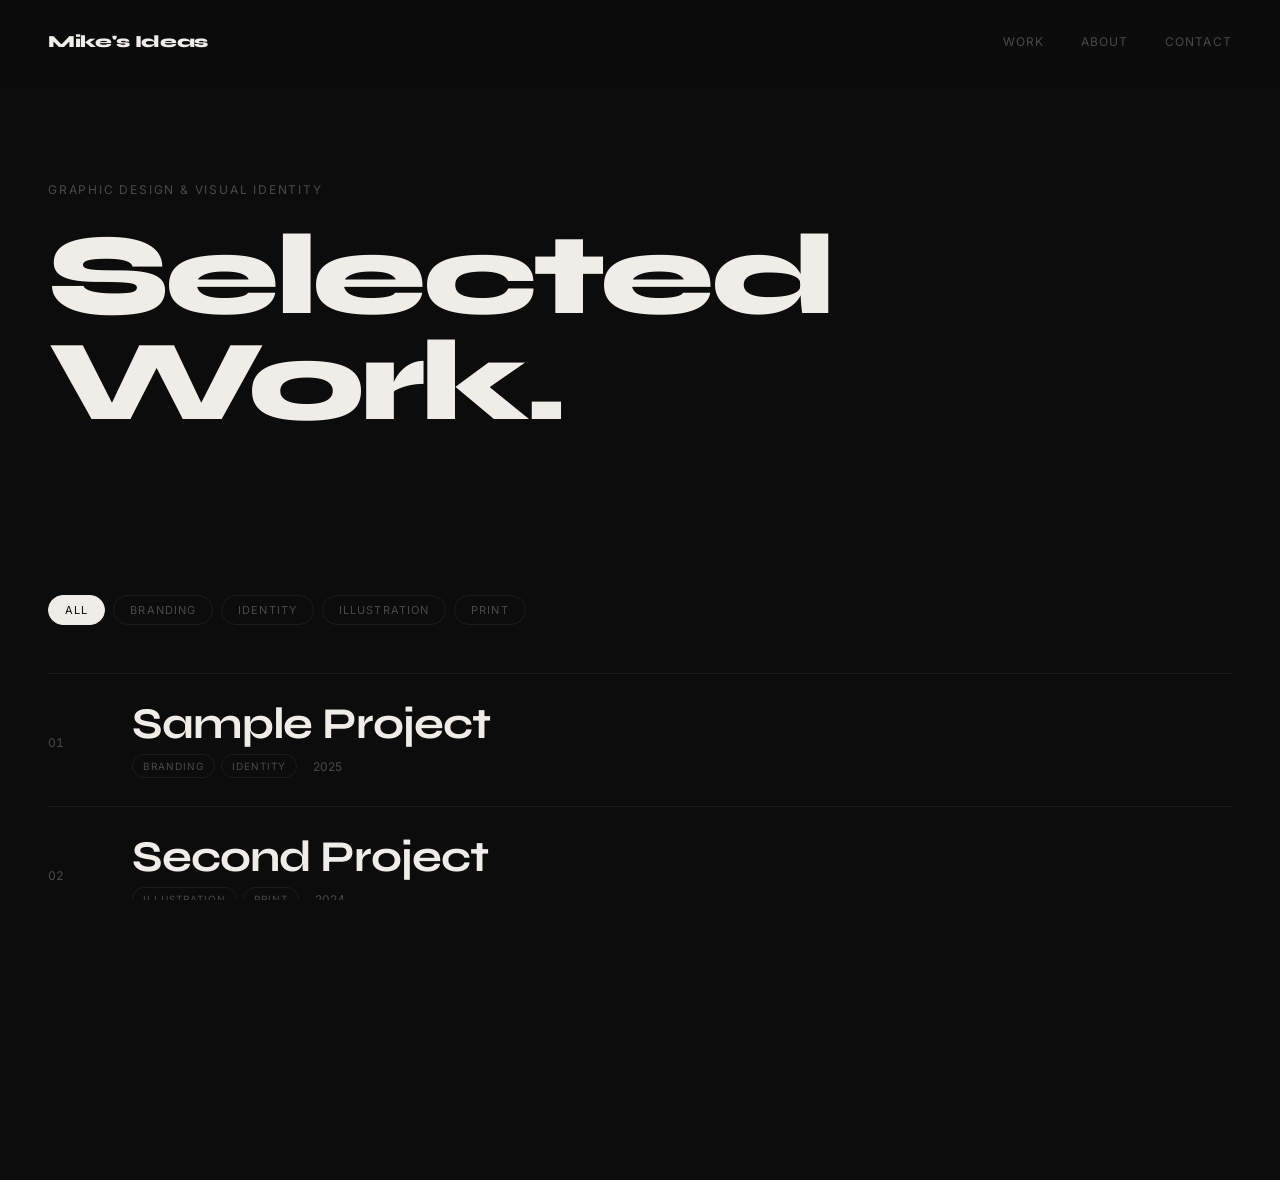
==== index.html @ c7ca1a2d "Add category filter bar" ====
<!DOCTYPE html>
<html lang="en">
<head>
  <meta charset="UTF-8" />
  <meta name="viewport" content="width=device-width, initial-scale=1.0" />
  <title>Mike's Ideas — Graphic Design Portfolio</title>
  <meta name="description" content="Graphic design portfolio of Mike's Ideas — branding, illustration, and visual identity." />
  <meta property="og:title" content="Mike's Ideas" />
  <meta property="og:description" content="Graphic design portfolio" />
  <meta property="og:url" content="https://mikesideas.com" />

  <link rel="preconnect" href="https://fonts.googleapis.com" />
  <link rel="preconnect" href="https://fonts.gstatic.com" crossorigin />
  <link href="https://fonts.googleapis.com/css2?family=Syne:wght@700;800&family=Inter:wght@300;400&display=swap" rel="stylesheet" />
  <link rel="stylesheet" href="css/style.css" />
</head>
<body>

  <!-- Page transition overlay -->
  <div class="page-transition" id="pageTransition"></div>

  <!-- Cursor preview image (follows mouse on desktop) -->
  <img id="cursor-preview" src="" alt="" aria-hidden="true" />

  <!-- ─── Header ─── -->
  <header>
    <a class="logo" href="index.html">Mike's Ideas</a>
    <nav>
      <a href="#work">Work</a>
      <a href="about.html">About</a>
      <a href="mailto:hello@mikesideas.com">Contact</a>
    </nav>
  </header>

  <!-- ─── Hero ─── -->
  <section class="hero">
    <p class="hero-eyebrow">Graphic Design &amp; Visual Identity</p>
    <h1>Selected<br>Work.</h1>
  </section>

  <!-- ─── Projects ─── -->
  <section class="projects-section" id="work">
    <div class="filter-bar" id="filterBar">
      <!-- Injected by app.js -->
    </div>
    <div id="projects-list">
      <!-- Injected by app.js -->
    </div>
  </section>

  <!-- ─── Footer ─── -->
  <footer>
    <span>© <span id="year"></span> Mike's Ideas</span>
    <div class="footer-links">
      <a href="https://instagram.com/" target="_blank" rel="noopener">Instagram</a>
      <a href="https://dribbble.com/" target="_blank" rel="noopener">Dribbble</a>
      <a href="mailto:hello@mikesideas.com">Email</a>
    </div>
  </footer>

  <script src="js/app.js"></script>
</body>
</html>
---- css/style.css ----
/* ─── Reset & Variables ─── */
:root {
  --bg: #0c0c0c;
  --fg: #f0ede8;
  --muted: #4a4a4a;
  --border: #1c1c1c;
  --font-display: 'Syne', sans-serif;
  --font-body: 'Inter', sans-serif;
}

*, *::before, *::after {
  margin: 0;
  padding: 0;
  box-sizing: border-box;
}

html {
  scroll-behavior: smooth;
}

body {
  background: var(--bg);
  color: var(--fg);
  font-family: var(--font-body);
  font-size: 15px;
  line-height: 1.6;
  -webkit-font-smoothing: antialiased;
  overflow-x: hidden;
}

a {
  color: inherit;
  text-decoration: none;
}

img {
  display: block;
  max-width: 100%;
}

/* ─── Header ─── */
header {
  position: fixed;
  top: 0;
  left: 0;
  right: 0;
  z-index: 100;
  display: flex;
  justify-content: space-between;
  align-items: center;
  padding: 28px 48px;
  background: linear-gradient(to bottom, rgba(12,12,12,0.95) 0%, transparent 100%);
}

.logo {
  font-family: var(--font-display);
  font-size: 17px;
  font-weight: 800;
  letter-spacing: -0.02em;
  color: var(--fg);
  transition: opacity 0.2s;
}

.logo:hover {
  opacity: 0.6;
}

nav {
  display: flex;
  gap: 36px;
  align-items: center;
}

nav a {
  font-size: 12px;
  letter-spacing: 0.1em;
  text-transform: uppercase;
  color: var(--muted);
  transition: color 0.2s;
}

nav a:hover {
  color: var(--fg);
}

/* ─── Hero ─── */
.hero {
  padding: 180px 48px 100px;
}

.hero-eyebrow {
  font-size: 12px;
  letter-spacing: 0.15em;
  text-transform: uppercase;
  color: var(--muted);
  margin-bottom: 24px;
}

.hero h1 {
  font-family: var(--font-display);
  font-size: clamp(52px, 9vw, 130px);
  font-weight: 800;
  line-height: 0.92;
  letter-spacing: -0.04em;
  color: var(--fg);
  max-width: 900px;
}

/* ─── Filter Bar ─── */
.filter-bar {
  display: flex;
  flex-wrap: wrap;
  gap: 8px;
  margin-bottom: 48px;
}

.filter-btn {
  background: none;
  border: 1px solid var(--border);
  color: var(--muted);
  font-family: var(--font-body);
  font-size: 11px;
  letter-spacing: 0.1em;
  text-transform: uppercase;
  padding: 7px 16px;
  border-radius: 100px;
  cursor: pointer;
  transition: all 0.2s;
}

.filter-btn:hover {
  border-color: #444;
  color: #aaa;
}

.filter-btn.active {
  background: var(--fg);
  border-color: var(--fg);
  color: var(--bg);
}

/* ─── Projects List ─── */
.projects-section {
  padding: 60px 48px 140px;
}

.projects-label {
  font-size: 11px;
  letter-spacing: 0.15em;
  text-transform: uppercase;
  color: var(--muted);
  margin-bottom: 32px;
}

.project-item {
  display: grid;
  grid-template-columns: 52px 1fr auto;
  align-items: center;
  gap: 32px;
  padding: 28px 0;
  border-top: 1px solid var(--border);
  cursor: pointer;
  position: relative;
  transition: border-color 0.3s;
}

.project-item:last-child {
  border-bottom: 1px solid var(--border);
}

.project-item:hover {
  border-color: #333;
}

.project-index {
  font-size: 12px;
  color: var(--muted);
  font-variant-numeric: tabular-nums;
  font-family: var(--font-body);
  padding-top: 4px;
}

.project-main {
  display: flex;
  flex-direction: column;
  gap: 8px;
}

.project-title {
  font-family: var(--font-display);
  font-size: clamp(22px, 3.5vw, 44px);
  font-weight: 700;
  letter-spacing: -0.025em;
  line-height: 1;
  color: var(--fg);
  transition: transform 0.4s cubic-bezier(0.16, 1, 0.3, 1);
}

.project-item:hover .project-title {
  transform: translateX(10px);
}

.project-meta {
  display: flex;
  align-items: center;
  gap: 16px;
}

.project-categories {
  display: flex;
  gap: 6px;
  flex-wrap: wrap;
}

.project-category {
  font-size: 10px;
  text-transform: uppercase;
  letter-spacing: 0.1em;
  color: var(--muted);
  border: 1px solid var(--border);
  padding: 3px 10px;
  border-radius: 100px;
  transition: border-color 0.2s, color 0.2s;
}

.project-item:hover .project-category {
  border-color: #333;
  color: #888;
}

.project-year {
  font-size: 12px;
  color: var(--muted);
}

.project-arrow {
  font-size: 24px;
  color: var(--muted);
  opacity: 0;
  transform: translateX(-8px);
  transition: opacity 0.3s, transform 0.3s cubic-bezier(0.16, 1, 0.3, 1);
}

.project-item:hover .project-arrow {
  opacity: 1;
  transform: translateX(0);
}

/* ─── Cursor Preview Image ─── */
#cursor-preview {
  position: fixed;
  pointer-events: none;
  z-index: 200;
  width: 320px;
  height: 220px;
  object-fit: cover;
  opacity: 0;
  transition: opacity 0.35s ease;
  transform: translate(-50%, -60%);
  border-radius: 2px;
  will-change: transform;
}

#cursor-preview.visible {
  opacity: 1;
}

/* ─── Footer ─── */
footer {
  padding: 40px 48px;
  border-top: 1px solid var(--border);
  display: flex;
  justify-content: space-between;
  align-items: center;
  color: var(--muted);
  font-size: 12px;
  letter-spacing: 0.05em;
}

.footer-links {
  display: flex;
  gap: 28px;
}

.footer-links a {
  color: var(--muted);
  transition: color 0.2s;
}

.footer-links a:hover {
  color: var(--fg);
}


/* ════════════════════════════════════════
   PROJECT DETAIL PAGE
   ════════════════════════════════════════ */

.back-link {
  position: fixed;
  top: 28px;
  left: 48px;
  z-index: 100;
  display: flex;
  align-items: center;
  gap: 8px;
  font-size: 12px;
  letter-spacing: 0.1em;
  text-transform: uppercase;
  color: var(--muted);
  transition: color 0.2s;
}

.back-link:hover {
  color: var(--fg);
}

.back-link svg {
  transition: transform 0.2s;
}

.back-link:hover svg {
  transform: translateX(-3px);
}

/* Project Hero */
.project-hero {
  width: 100%;
  height: 70vh;
  min-height: 480px;
  overflow: hidden;
  position: relative;
  background: #111;
}

.project-hero img {
  width: 100%;
  height: 100%;
  object-fit: cover;
  opacity: 0.9;
}

/* Project Info */
.project-info {
  padding: 64px 48px 48px;
  max-width: 800px;
}

.project-info-categories {
  display: flex;
  gap: 8px;
  margin-bottom: 20px;
  flex-wrap: wrap;
}

.project-info-category {
  font-size: 11px;
  text-transform: uppercase;
  letter-spacing: 0.1em;
  color: var(--muted);
  border: 1px solid var(--border);
  padding: 4px 12px;
  border-radius: 100px;
}

.project-info h1 {
  font-family: var(--font-display);
  font-size: clamp(36px, 6vw, 80px);
  font-weight: 800;
  letter-spacing: -0.035em;
  line-height: 0.95;
  margin-bottom: 24px;
}

.project-info-meta {
  font-size: 12px;
  color: var(--muted);
  letter-spacing: 0.05em;
  margin-bottom: 28px;
  text-transform: uppercase;
}

.project-info p {
  font-size: 16px;
  line-height: 1.75;
  color: #aaa;
  max-width: 560px;
}

/* Project Images */
.project-images {
  padding: 48px;
  columns: 2;
  column-gap: 16px;
}

.project-images img {
  width: 100%;
  margin-bottom: 16px;
  break-inside: avoid;
  border-radius: 2px;
  opacity: 0;
  transform: translateY(20px);
  transition: opacity 0.6s ease, transform 0.6s ease;
}

.project-images img.in-view {
  opacity: 1;
  transform: translateY(0);
}

/* ─── Page Transition ─── */
.page-transition {
  position: fixed;
  inset: 0;
  background: var(--bg);
  z-index: 9999;
  transform: translateY(100%);
  transition: transform 0.5s cubic-bezier(0.76, 0, 0.24, 1);
}

.page-transition.active {
  transform: translateY(0);
}

/* ─── Error State ─── */
.error-state {
  padding: 200px 48px;
  text-align: center;
}

.error-state h2 {
  font-family: var(--font-display);
  font-size: 48px;
  margin-bottom: 16px;
}

.error-state p {
  color: var(--muted);
}

/* ─── Responsive ─── */
@media (max-width: 768px) {
  header {
    padding: 20px 24px;
  }

  .hero {
    padding: 140px 24px 64px;
  }

  .projects-section {
    padding: 40px 24px 100px;
  }

  .project-item {
    grid-template-columns: 36px 1fr auto;
    gap: 16px;
    padding: 20px 0;
  }

  .project-arrow {
    display: none;
  }

  footer {
    padding: 32px 24px;
    flex-direction: column;
    gap: 16px;
    text-align: center;
  }

  .back-link {
    left: 24px;
    top: 20px;
  }

  .project-info {
    padding: 40px 24px 32px;
  }

  .project-images {
    padding: 24px;
    columns: 1;
  }

  #cursor-preview {
    display: none;
  }
}
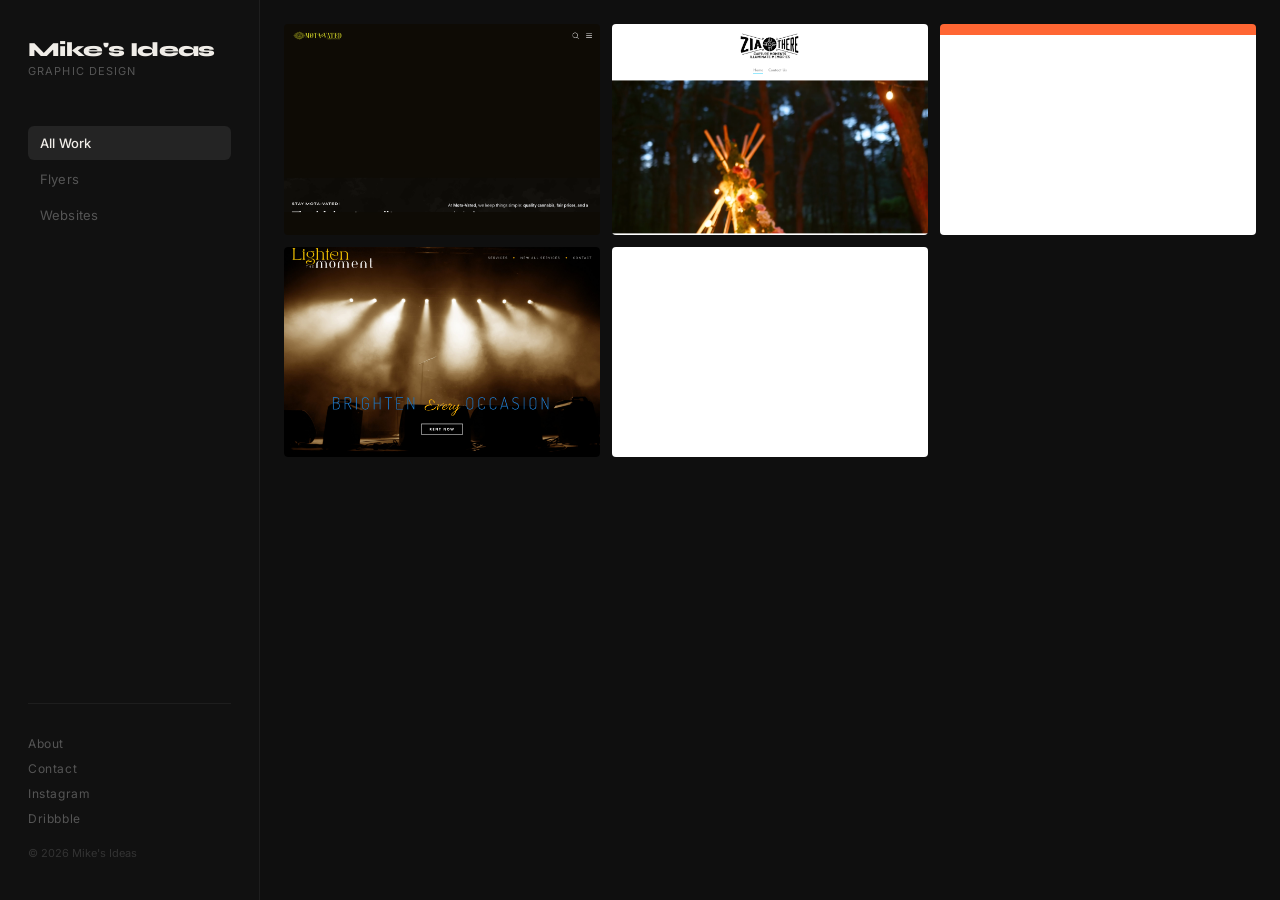
==== commit dd85d849: "Redesign: masonry grid + sidebar + lightbox popout" ====
--- a/index.html
+++ b/index.html
@@ -4,59 +4,73 @@
   <meta charset="UTF-8" />
   <meta name="viewport" content="width=device-width, initial-scale=1.0" />
   <title>Mike's Ideas — Graphic Design Portfolio</title>
-  <meta name="description" content="Graphic design portfolio of Mike's Ideas — branding, illustration, and visual identity." />
-  <meta property="og:title" content="Mike's Ideas" />
-  <meta property="og:description" content="Graphic design portfolio" />
-  <meta property="og:url" content="https://mikesideas.com" />
-
+  <meta name="description" content="Graphic design portfolio — branding, illustration, and visual identity." />
   <link rel="preconnect" href="https://fonts.googleapis.com" />
   <link rel="preconnect" href="https://fonts.gstatic.com" crossorigin />
-  <link href="https://fonts.googleapis.com/css2?family=Syne:wght@700;800&family=Inter:wght@300;400&display=swap" rel="stylesheet" />
+  <link href="https://fonts.googleapis.com/css2?family=Syne:wght@600;700;800&family=Inter:wght@300;400;500&display=swap" rel="stylesheet" />
   <link rel="stylesheet" href="css/style.css" />
 </head>
 <body>
 
-  <!-- Page transition overlay -->
-  <div class="page-transition" id="pageTransition"></div>
+  <!-- ─── Sidebar ─── -->
+  <aside class="sidebar" id="sidebar">
+    <div class="sidebar-top">
+      <div class="logo">
+        <span class="logo-name">Mike's Ideas</span>
+        <span class="logo-sub">Graphic Design</span>
+      </div>
 
-  <!-- Cursor preview image (follows mouse on desktop) -->
-  <img id="cursor-preview" src="" alt="" aria-hidden="true" />
+      <nav class="filter-nav" id="filterNav">
+        <button class="filter-btn active" data-cat="all">All Work</button>
+        <!-- Category buttons injected by app.js -->
+      </nav>
+    </div>
 
-  <!-- ─── Header ─── -->
-  <header>
-    <a class="logo" href="index.html">Mike's Ideas</a>
-    <nav>
-      <a href="#work">Work</a>
-      <a href="about.html">About</a>
-      <a href="mailto:hello@mikesideas.com">Contact</a>
-    </nav>
+    <div class="sidebar-bottom">
+      <div class="sidebar-links">
+        <a href="about.html">About</a>
+        <a href="mailto:hello@mikesideas.com">Contact</a>
+        <a href="https://instagram.com/" target="_blank" rel="noopener">Instagram</a>
+        <a href="https://dribbble.com/" target="_blank" rel="noopener">Dribbble</a>
+      </div>
+      <p class="sidebar-copy">© <span id="year"></span> Mike's Ideas</p>
+    </div>
+  </aside>
+
+  <!-- ─── Mobile Header ─── -->
+  <header class="mobile-header">
+    <span class="logo-name">Mike's Ideas</span>
+    <button class="menu-toggle" id="menuToggle" aria-label="Menu">
+      <span></span><span></span><span></span>
+    </button>
   </header>
 
-  <!-- ─── Hero ─── -->
-  <section class="hero">
-    <p class="hero-eyebrow">Graphic Design &amp; Visual Identity</p>
-    <h1>Selected<br>Work.</h1>
-  </section>
-
-  <!-- ─── Projects ─── -->
-  <section class="projects-section" id="work">
-    <div class="filter-bar" id="filterBar">
+  <!-- ─── Main Grid ─── -->
+  <main class="main" id="main">
+    <div class="masonry-grid" id="masonryGrid">
       <!-- Injected by app.js -->
     </div>
-    <div id="projects-list">
-      <!-- Injected by app.js -->
+    <p class="empty-state" id="emptyState" style="display:none">
+      No projects yet — upload images to a category folder on GitHub.
+    </p>
+  </main>
+
+  <!-- ─── Lightbox ─── -->
+  <div class="lightbox" id="lightbox" role="dialog" aria-modal="true">
+    <button class="lightbox-close" id="lightboxClose" aria-label="Close">✕</button>
+    <button class="lightbox-prev" id="lightboxPrev" aria-label="Previous">‹</button>
+    <button class="lightbox-next" id="lightboxNext" aria-label="Next">›</button>
+    <div class="lightbox-inner">
+      <div class="lightbox-img-wrap">
+        <img class="lightbox-img" id="lightboxImg" src="" alt="" />
+      </div>
+      <div class="lightbox-info">
+        <span class="lightbox-category" id="lightboxCategory"></span>
+        <h2 class="lightbox-title" id="lightboxTitle"></h2>
+        <p class="lightbox-desc" id="lightboxDesc"></p>
+      </div>
     </div>
-  </section>
-
-  <!-- ─── Footer ─── -->
-  <footer>
-    <span>© <span id="year"></span> Mike's Ideas</span>
-    <div class="footer-links">
-      <a href="https://instagram.com/" target="_blank" rel="noopener">Instagram</a>
-      <a href="https://dribbble.com/" target="_blank" rel="noopener">Dribbble</a>
-      <a href="mailto:hello@mikesideas.com">Email</a>
-    </div>
-  </footer>
+  </div>
 
   <script src="js/app.js"></script>
 </body>
--- a/css/style.css
+++ b/css/style.css
@@ -1,490 +1,453 @@
-/* ─── Reset & Variables ─── */
+/* ─────────────────────────────────────────
+   Mike's Ideas — Masonry Portfolio
+   ───────────────────────────────────────── */
+
 :root {
-  --bg: #0c0c0c;
+  --sidebar-w: 260px;
+  --bg: #0f0f0f;
+  --sidebar-bg: #111;
   --fg: #f0ede8;
-  --muted: #4a4a4a;
-  --border: #1c1c1c;
+  --muted: #555;
+  --border: #1e1e1e;
+  --accent: #f0ede8;
   --font-display: 'Syne', sans-serif;
   --font-body: 'Inter', sans-serif;
-}
-
-*, *::before, *::after {
-  margin: 0;
-  padding: 0;
-  box-sizing: border-box;
-}
-
-html {
-  scroll-behavior: smooth;
-}
+  --transition: 0.3s cubic-bezier(0.16, 1, 0.3, 1);
+}
+
+*, *::before, *::after { margin: 0; padding: 0; box-sizing: border-box; }
+
+html { height: 100%; }
 
 body {
   background: var(--bg);
   color: var(--fg);
   font-family: var(--font-body);
-  font-size: 15px;
-  line-height: 1.6;
   -webkit-font-smoothing: antialiased;
-  overflow-x: hidden;
-}
-
-a {
-  color: inherit;
-  text-decoration: none;
-}
-
-img {
-  display: block;
-  max-width: 100%;
-}
-
-/* ─── Header ─── */
-header {
+  display: flex;
+  min-height: 100vh;
+}
+
+a { color: inherit; text-decoration: none; }
+img { display: block; max-width: 100%; }
+button { cursor: pointer; border: none; background: none; color: inherit; font: inherit; }
+
+
+/* ════════════════════════════════
+   SIDEBAR
+   ════════════════════════════════ */
+
+.sidebar {
   position: fixed;
-  top: 0;
-  left: 0;
-  right: 0;
-  z-index: 100;
-  display: flex;
+  top: 0; left: 0; bottom: 0;
+  width: var(--sidebar-w);
+  background: var(--sidebar-bg);
+  border-right: 1px solid var(--border);
+  display: flex;
+  flex-direction: column;
   justify-content: space-between;
-  align-items: center;
-  padding: 28px 48px;
-  background: linear-gradient(to bottom, rgba(12,12,12,0.95) 0%, transparent 100%);
-}
-
+  padding: 40px 28px;
+  z-index: 50;
+  overflow-y: auto;
+}
+
+/* Logo */
 .logo {
+  display: flex;
+  flex-direction: column;
+  gap: 4px;
+  margin-bottom: 48px;
+}
+
+.logo-name {
   font-family: var(--font-display);
-  font-size: 17px;
+  font-size: 20px;
   font-weight: 800;
-  letter-spacing: -0.02em;
-  color: var(--fg);
-  transition: opacity 0.2s;
-}
-
-.logo:hover {
-  opacity: 0.6;
-}
-
-nav {
-  display: flex;
-  gap: 36px;
-  align-items: center;
-}
-
-nav a {
-  font-size: 12px;
-  letter-spacing: 0.1em;
-  text-transform: uppercase;
-  color: var(--muted);
-  transition: color 0.2s;
-}
-
-nav a:hover {
-  color: var(--fg);
-}
-
-/* ─── Hero ─── */
-.hero {
-  padding: 180px 48px 100px;
-}
-
-.hero-eyebrow {
-  font-size: 12px;
-  letter-spacing: 0.15em;
-  text-transform: uppercase;
-  color: var(--muted);
-  margin-bottom: 24px;
-}
-
-.hero h1 {
-  font-family: var(--font-display);
-  font-size: clamp(52px, 9vw, 130px);
-  font-weight: 800;
-  line-height: 0.92;
-  letter-spacing: -0.04em;
-  color: var(--fg);
-  max-width: 900px;
-}
-
-/* ─── Filter Bar ─── */
-.filter-bar {
-  display: flex;
-  flex-wrap: wrap;
-  gap: 8px;
-  margin-bottom: 48px;
-}
-
-.filter-btn {
-  background: none;
-  border: 1px solid var(--border);
-  color: var(--muted);
-  font-family: var(--font-body);
+  letter-spacing: -0.03em;
+  line-height: 1;
+  color: var(--fg);
+}
+
+.logo-sub {
   font-size: 11px;
   letter-spacing: 0.1em;
   text-transform: uppercase;
-  padding: 7px 16px;
-  border-radius: 100px;
+  color: var(--muted);
+}
+
+/* Filter Nav */
+.filter-nav {
+  display: flex;
+  flex-direction: column;
+  gap: 2px;
+}
+
+.filter-btn {
+  text-align: left;
+  padding: 9px 12px;
+  border-radius: 6px;
+  font-size: 13px;
+  letter-spacing: 0.01em;
+  color: var(--muted);
+  transition: background var(--transition), color var(--transition);
+  text-transform: capitalize;
+}
+
+.filter-btn:hover {
+  color: var(--fg);
+  background: rgba(255,255,255,0.04);
+}
+
+.filter-btn.active {
+  color: var(--fg);
+  background: rgba(255,255,255,0.08);
+  font-weight: 500;
+}
+
+/* Sidebar Bottom */
+.sidebar-bottom {
+  padding-top: 32px;
+  border-top: 1px solid var(--border);
+}
+
+.sidebar-links {
+  display: flex;
+  flex-direction: column;
+  gap: 10px;
+  margin-bottom: 20px;
+}
+
+.sidebar-links a {
+  font-size: 12px;
+  color: var(--muted);
+  letter-spacing: 0.05em;
+  transition: color 0.2s;
+}
+
+.sidebar-links a:hover { color: var(--fg); }
+
+.sidebar-copy {
+  font-size: 11px;
+  color: #333;
+}
+
+/* Mobile Header */
+.mobile-header {
+  display: none;
+  position: fixed;
+  top: 0; left: 0; right: 0;
+  z-index: 60;
+  height: 56px;
+  background: var(--sidebar-bg);
+  border-bottom: 1px solid var(--border);
+  padding: 0 20px;
+  align-items: center;
+  justify-content: space-between;
+}
+
+.menu-toggle {
+  display: flex;
+  flex-direction: column;
+  gap: 5px;
+  padding: 4px;
+}
+
+.menu-toggle span {
+  display: block;
+  width: 22px;
+  height: 1.5px;
+  background: var(--fg);
+  transition: var(--transition);
+}
+
+
+/* ════════════════════════════════
+   MAIN / MASONRY GRID
+   ════════════════════════════════ */
+
+.main {
+  margin-left: var(--sidebar-w);
+  padding: 24px;
+  flex: 1;
+  min-height: 100vh;
+}
+
+.masonry-grid {
+  columns: 3;
+  column-gap: 12px;
+}
+
+.grid-item {
+  break-inside: avoid;
+  margin-bottom: 12px;
+  position: relative;
+  overflow: hidden;
+  border-radius: 4px;
   cursor: pointer;
-  transition: all 0.2s;
-}
-
-.filter-btn:hover {
-  border-color: #444;
-  color: #aaa;
-}
-
-.filter-btn.active {
-  background: var(--fg);
-  border-color: var(--fg);
-  color: var(--bg);
-}
-
-/* ─── Projects List ─── */
-.projects-section {
-  padding: 60px 48px 140px;
-}
-
-.projects-label {
-  font-size: 11px;
-  letter-spacing: 0.15em;
-  text-transform: uppercase;
-  color: var(--muted);
-  margin-bottom: 32px;
-}
-
-.project-item {
-  display: grid;
-  grid-template-columns: 52px 1fr auto;
-  align-items: center;
-  gap: 32px;
-  padding: 28px 0;
-  border-top: 1px solid var(--border);
-  cursor: pointer;
-  position: relative;
-  transition: border-color 0.3s;
-}
-
-.project-item:last-child {
-  border-bottom: 1px solid var(--border);
-}
-
-.project-item:hover {
-  border-color: #333;
-}
-
-.project-index {
-  font-size: 12px;
-  color: var(--muted);
-  font-variant-numeric: tabular-nums;
-  font-family: var(--font-body);
-  padding-top: 4px;
-}
-
-.project-main {
-  display: flex;
-  flex-direction: column;
-  gap: 8px;
-}
-
-.project-title {
+  background: #1a1a1a;
+}
+
+.grid-item img {
+  width: 100%;
+  height: auto;
+  display: block;
+  transition: transform 0.5s cubic-bezier(0.16, 1, 0.3, 1), opacity 0.4s ease;
+  opacity: 0;
+}
+
+.grid-item img.loaded {
+  opacity: 1;
+}
+
+.grid-item:hover img {
+  transform: scale(1.03);
+}
+
+/* Hover overlay */
+.grid-item-overlay {
+  position: absolute;
+  inset: 0;
+  background: linear-gradient(to top, rgba(0,0,0,0.75) 0%, transparent 50%);
+  opacity: 0;
+  transition: opacity var(--transition);
+  display: flex;
+  flex-direction: column;
+  justify-content: flex-end;
+  padding: 16px;
+}
+
+.grid-item:hover .grid-item-overlay {
+  opacity: 1;
+}
+
+.grid-item-title {
   font-family: var(--font-display);
-  font-size: clamp(22px, 3.5vw, 44px);
+  font-size: 15px;
   font-weight: 700;
-  letter-spacing: -0.025em;
-  line-height: 1;
-  color: var(--fg);
-  transition: transform 0.4s cubic-bezier(0.16, 1, 0.3, 1);
-}
-
-.project-item:hover .project-title {
-  transform: translateX(10px);
-}
-
-.project-meta {
-  display: flex;
-  align-items: center;
-  gap: 16px;
-}
-
-.project-categories {
-  display: flex;
-  gap: 6px;
-  flex-wrap: wrap;
-}
-
-.project-category {
+  letter-spacing: -0.01em;
+  color: #fff;
+  line-height: 1.2;
+  margin-bottom: 4px;
+}
+
+.grid-item-cat {
   font-size: 10px;
   text-transform: uppercase;
   letter-spacing: 0.1em;
-  color: var(--muted);
-  border: 1px solid var(--border);
-  padding: 3px 10px;
-  border-radius: 100px;
-  transition: border-color 0.2s, color 0.2s;
-}
-
-.project-item:hover .project-category {
-  border-color: #333;
-  color: #888;
-}
-
-.project-year {
-  font-size: 12px;
-  color: var(--muted);
-}
-
-.project-arrow {
-  font-size: 24px;
-  color: var(--muted);
+  color: rgba(255,255,255,0.6);
+}
+
+.empty-state {
+  color: var(--muted);
+  font-size: 14px;
+  padding: 80px 0;
+  text-align: center;
+}
+
+
+/* ════════════════════════════════
+   LIGHTBOX
+   ════════════════════════════════ */
+
+.lightbox {
+  position: fixed;
+  inset: 0;
+  z-index: 200;
+  background: rgba(0,0,0,0.95);
+  display: flex;
+  align-items: center;
+  justify-content: center;
   opacity: 0;
-  transform: translateX(-8px);
-  transition: opacity 0.3s, transform 0.3s cubic-bezier(0.16, 1, 0.3, 1);
-}
-
-.project-item:hover .project-arrow {
+  pointer-events: none;
+  transition: opacity 0.3s ease;
+}
+
+.lightbox.open {
   opacity: 1;
-  transform: translateX(0);
-}
-
-/* ─── Cursor Preview Image ─── */
-#cursor-preview {
-  position: fixed;
-  pointer-events: none;
-  z-index: 200;
-  width: 320px;
-  height: 220px;
-  object-fit: cover;
-  opacity: 0;
-  transition: opacity 0.35s ease;
-  transform: translate(-50%, -60%);
-  border-radius: 2px;
-  will-change: transform;
-}
-
-#cursor-preview.visible {
-  opacity: 1;
-}
-
-/* ─── Footer ─── */
-footer {
-  padding: 40px 48px;
-  border-top: 1px solid var(--border);
-  display: flex;
-  justify-content: space-between;
+  pointer-events: all;
+}
+
+.lightbox-inner {
+  display: flex;
+  flex-direction: column;
   align-items: center;
-  color: var(--muted);
-  font-size: 12px;
-  letter-spacing: 0.05em;
-}
-
-.footer-links {
-  display: flex;
-  gap: 28px;
-}
-
-.footer-links a {
-  color: var(--muted);
-  transition: color 0.2s;
-}
-
-.footer-links a:hover {
-  color: var(--fg);
-}
-
-
-/* ════════════════════════════════════════
-   PROJECT DETAIL PAGE
-   ════════════════════════════════════════ */
-
-.back-link {
-  position: fixed;
-  top: 28px;
-  left: 48px;
-  z-index: 100;
+  max-width: 90vw;
+  max-height: 90vh;
+  gap: 20px;
+}
+
+.lightbox-img-wrap {
   display: flex;
   align-items: center;
-  gap: 8px;
-  font-size: 12px;
-  letter-spacing: 0.1em;
-  text-transform: uppercase;
-  color: var(--muted);
-  transition: color 0.2s;
-}
-
-.back-link:hover {
-  color: var(--fg);
-}
-
-.back-link svg {
-  transition: transform 0.2s;
-}
-
-.back-link:hover svg {
-  transform: translateX(-3px);
-}
-
-/* Project Hero */
-.project-hero {
-  width: 100%;
-  height: 70vh;
-  min-height: 480px;
+  justify-content: center;
+  max-height: 78vh;
   overflow: hidden;
-  position: relative;
-  background: #111;
-}
-
-.project-hero img {
-  width: 100%;
-  height: 100%;
-  object-fit: cover;
-  opacity: 0.9;
-}
-
-/* Project Info */
-.project-info {
-  padding: 64px 48px 48px;
-  max-width: 800px;
-}
-
-.project-info-categories {
-  display: flex;
-  gap: 8px;
-  margin-bottom: 20px;
-  flex-wrap: wrap;
-}
-
-.project-info-category {
+}
+
+.lightbox-img {
+  max-width: 85vw;
+  max-height: 78vh;
+  object-fit: contain;
+  border-radius: 3px;
+  transition: opacity 0.25s ease;
+}
+
+.lightbox-info {
+  text-align: center;
+}
+
+.lightbox-category {
   font-size: 11px;
   text-transform: uppercase;
-  letter-spacing: 0.1em;
-  color: var(--muted);
-  border: 1px solid var(--border);
-  padding: 4px 12px;
-  border-radius: 100px;
-}
-
-.project-info h1 {
+  letter-spacing: 0.12em;
+  color: var(--muted);
+  display: block;
+  margin-bottom: 6px;
+}
+
+.lightbox-title {
+  font-family: var(--font-display);
+  font-size: 22px;
+  font-weight: 700;
+  letter-spacing: -0.02em;
+  color: var(--fg);
+  margin-bottom: 6px;
+}
+
+.lightbox-desc {
+  font-size: 13px;
+  color: var(--muted);
+  max-width: 480px;
+}
+
+/* Lightbox Controls */
+.lightbox-close {
+  position: fixed;
+  top: 24px; right: 28px;
+  font-size: 24px;
+  color: var(--muted);
+  z-index: 210;
+  width: 40px; height: 40px;
+  display: flex; align-items: center; justify-content: center;
+  border-radius: 50%;
+  transition: color 0.2s, background 0.2s;
+}
+
+.lightbox-close:hover {
+  color: var(--fg);
+  background: rgba(255,255,255,0.08);
+}
+
+.lightbox-prev,
+.lightbox-next {
+  position: fixed;
+  top: 50%;
+  transform: translateY(-50%);
+  font-size: 48px;
+  color: var(--muted);
+  width: 60px; height: 80px;
+  display: flex; align-items: center; justify-content: center;
+  transition: color 0.2s;
+  z-index: 210;
+  line-height: 1;
+}
+
+.lightbox-prev { left: 12px; }
+.lightbox-next { right: 12px; }
+
+.lightbox-prev:hover,
+.lightbox-next:hover { color: var(--fg); }
+
+
+/* ════════════════════════════════
+   ABOUT PAGE
+   ════════════════════════════════ */
+
+.about-wrap {
+  max-width: 680px;
+  padding: 60px 48px 120px;
+}
+
+.about-wrap h1 {
   font-family: var(--font-display);
   font-size: clamp(36px, 6vw, 80px);
   font-weight: 800;
-  letter-spacing: -0.035em;
-  line-height: 0.95;
-  margin-bottom: 24px;
-}
-
-.project-info-meta {
+  letter-spacing: -0.04em;
+  line-height: 0.92;
+  margin-bottom: 40px;
+}
+
+.about-wrap p {
+  font-size: 17px;
+  line-height: 1.8;
+  color: #aaa;
+  margin-bottom: 20px;
+}
+
+.about-contact {
+  margin-top: 56px;
+  padding-top: 32px;
+  border-top: 1px solid var(--border);
+}
+
+.about-contact p {
+  font-size: 11px;
+  letter-spacing: 0.12em;
+  text-transform: uppercase;
+  color: var(--muted);
+  margin-bottom: 10px;
   font-size: 12px;
-  color: var(--muted);
-  letter-spacing: 0.05em;
-  margin-bottom: 28px;
-  text-transform: uppercase;
-}
-
-.project-info p {
-  font-size: 16px;
-  line-height: 1.75;
-  color: #aaa;
-  max-width: 560px;
-}
-
-/* Project Images */
-.project-images {
-  padding: 48px;
-  columns: 2;
-  column-gap: 16px;
-}
-
-.project-images img {
-  width: 100%;
-  margin-bottom: 16px;
-  break-inside: avoid;
-  border-radius: 2px;
-  opacity: 0;
-  transform: translateY(20px);
-  transition: opacity 0.6s ease, transform 0.6s ease;
-}
-
-.project-images img.in-view {
-  opacity: 1;
-  transform: translateY(0);
-}
-
-/* ─── Page Transition ─── */
-.page-transition {
-  position: fixed;
-  inset: 0;
-  background: var(--bg);
-  z-index: 9999;
-  transform: translateY(100%);
-  transition: transform 0.5s cubic-bezier(0.76, 0, 0.24, 1);
-}
-
-.page-transition.active {
-  transform: translateY(0);
-}
-
-/* ─── Error State ─── */
-.error-state {
-  padding: 200px 48px;
-  text-align: center;
-}
-
-.error-state h2 {
+}
+
+.about-contact a {
   font-family: var(--font-display);
-  font-size: 48px;
-  margin-bottom: 16px;
-}
-
-.error-state p {
-  color: var(--muted);
-}
-
-/* ─── Responsive ─── */
+  font-size: clamp(24px, 4vw, 48px);
+  font-weight: 700;
+  letter-spacing: -0.02em;
+  color: var(--fg);
+  transition: opacity 0.2s;
+}
+
+.about-contact a:hover { opacity: 0.5; }
+
+
+/* ════════════════════════════════
+   RESPONSIVE
+   ════════════════════════════════ */
+
+@media (max-width: 1100px) {
+  .masonry-grid { columns: 2; }
+}
+
 @media (max-width: 768px) {
-  header {
-    padding: 20px 24px;
+  :root { --sidebar-w: 0px; }
+
+  .sidebar {
+    transform: translateX(-100%);
+    width: 260px;
+    transition: transform var(--transition);
+    z-index: 70;
   }
 
-  .hero {
-    padding: 140px 24px 64px;
+  .sidebar.open {
+    transform: translateX(0);
   }
 
-  .projects-section {
-    padding: 40px 24px 100px;
+  .mobile-header { display: flex; }
+
+  .main {
+    margin-left: 0;
+    padding: 72px 12px 24px;
   }
 
-  .project-item {
-    grid-template-columns: 36px 1fr auto;
-    gap: 16px;
-    padding: 20px 0;
-  }
-
-  .project-arrow {
-    display: none;
-  }
-
-  footer {
-    padding: 32px 24px;
-    flex-direction: column;
-    gap: 16px;
-    text-align: center;
-  }
-
-  .back-link {
-    left: 24px;
-    top: 20px;
-  }
-
-  .project-info {
-    padding: 40px 24px 32px;
-  }
-
-  .project-images {
-    padding: 24px;
-    columns: 1;
-  }
-
-  #cursor-preview {
-    display: none;
-  }
-}
+  .masonry-grid { columns: 2; column-gap: 8px; }
+  .grid-item { margin-bottom: 8px; }
+
+  .lightbox-prev { left: 4px; }
+  .lightbox-next { right: 4px; }
+  .lightbox-prev, .lightbox-next { font-size: 36px; width: 40px; }
+}
+
+@media (max-width: 480px) {
+  .masonry-grid { columns: 1; }
+}
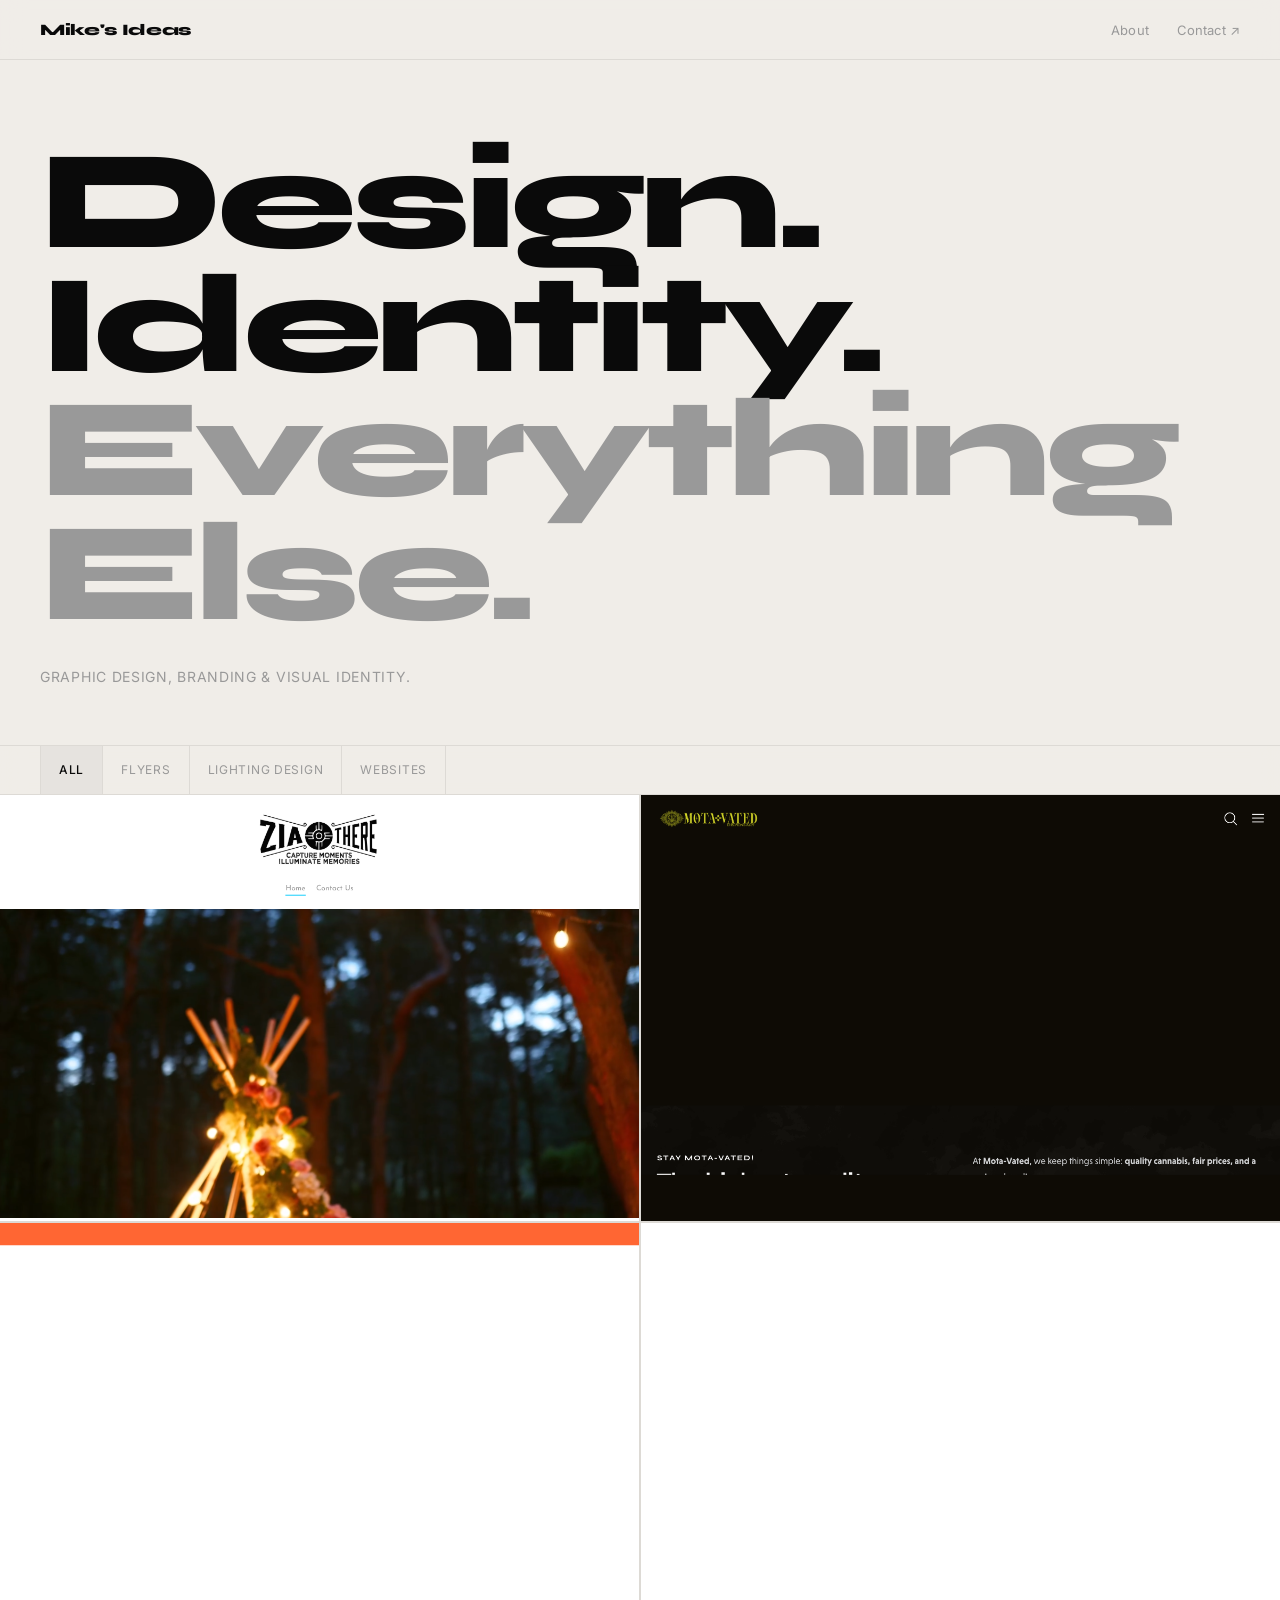
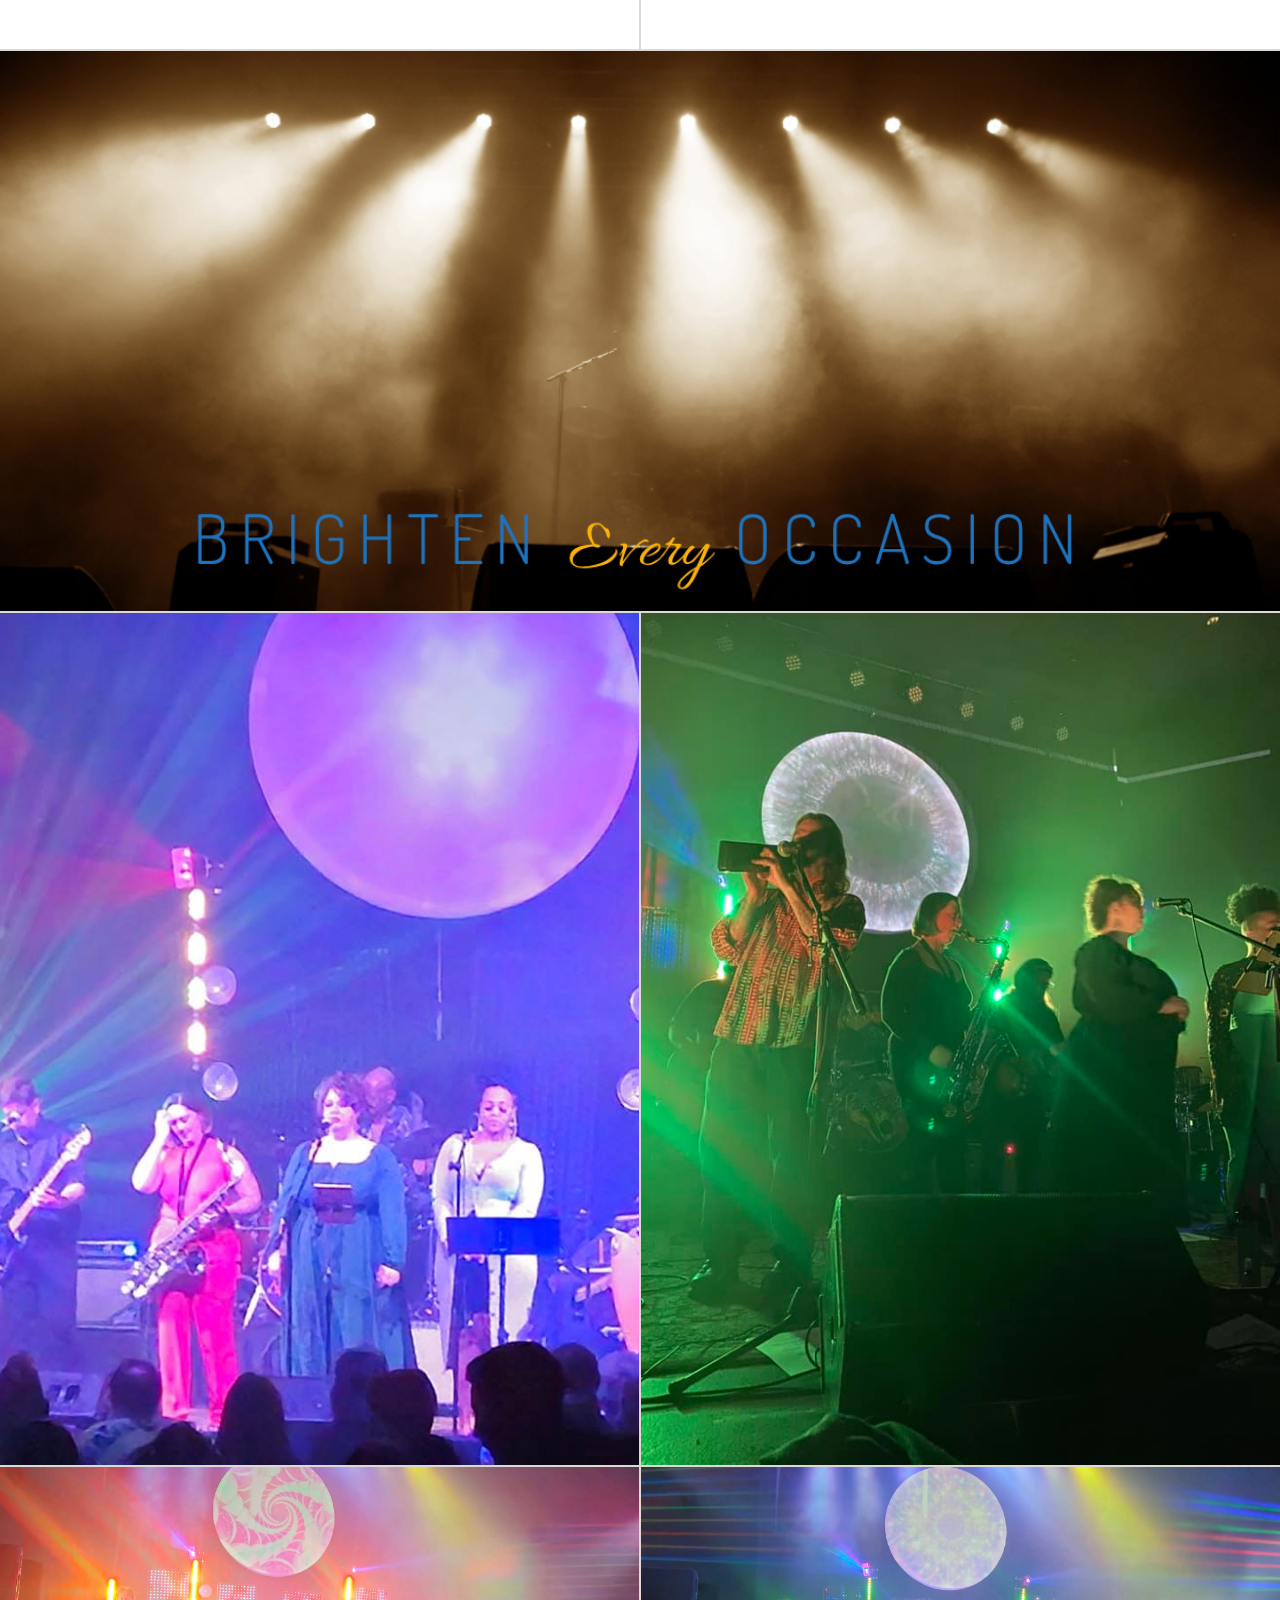
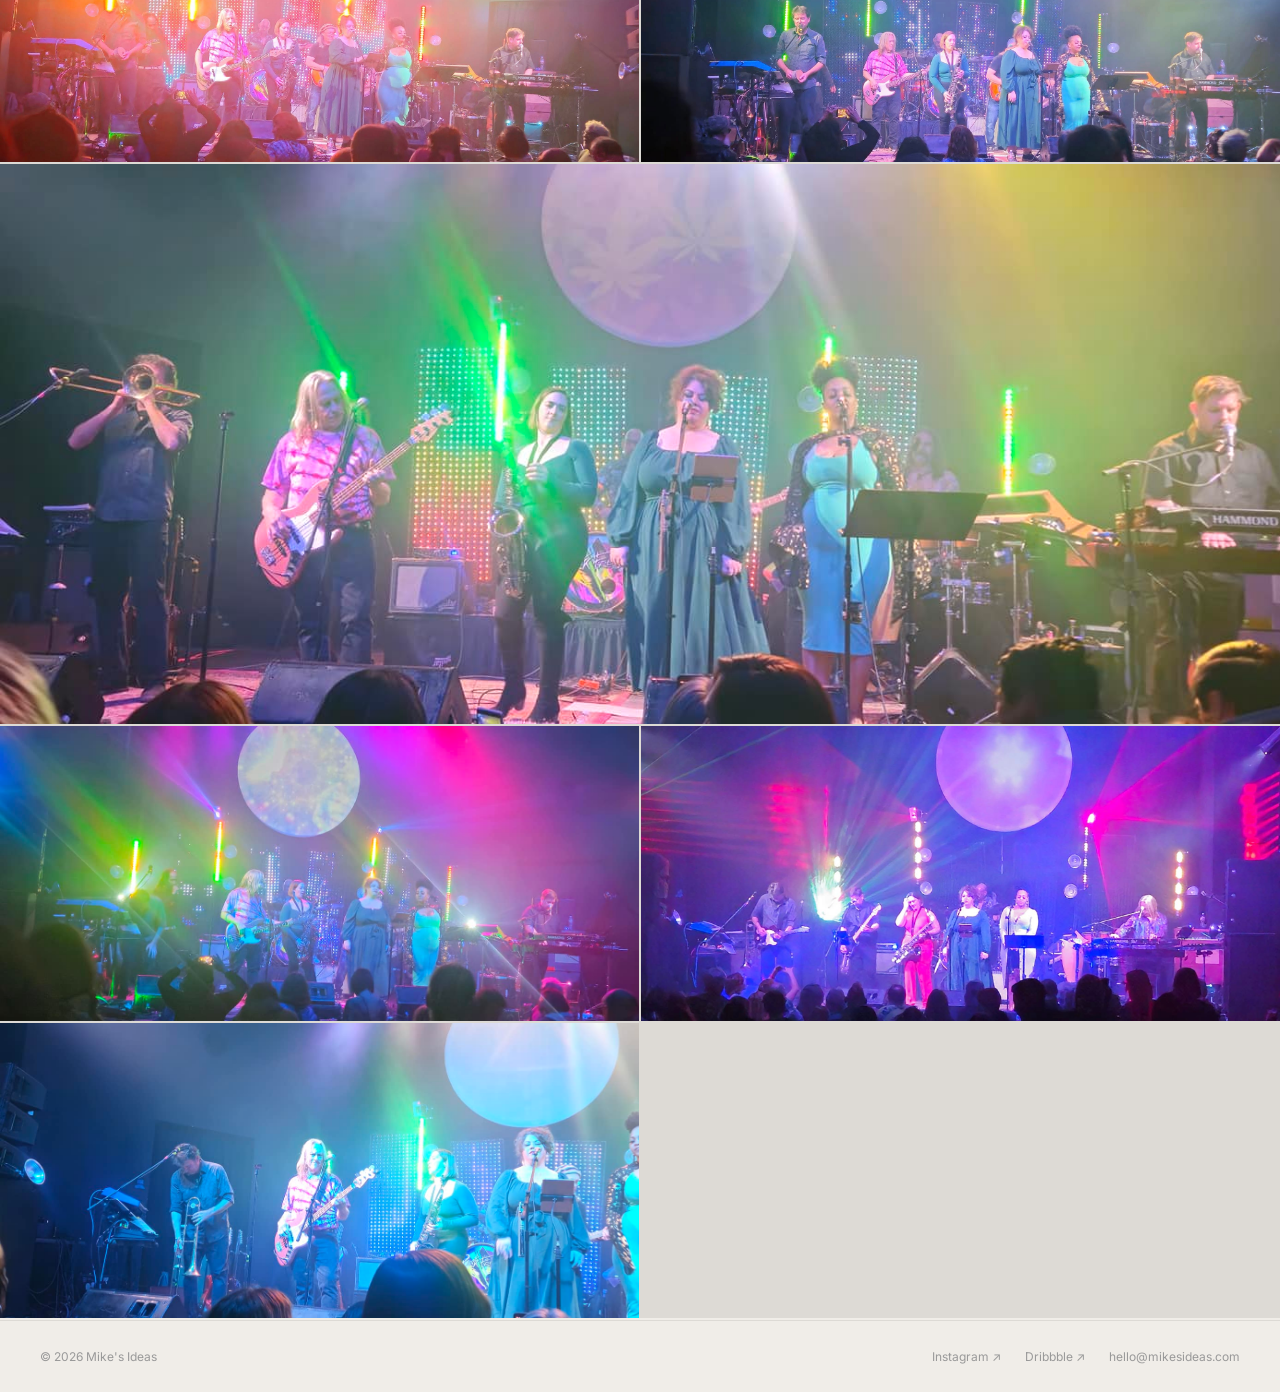
==== commit 6bf4ee28: "Full redesign: editorial layout, cream bg, bold type, clean grid, lightbox" ====
--- a/index.html
+++ b/index.html
@@ -3,72 +3,73 @@
 <head>
   <meta charset="UTF-8" />
   <meta name="viewport" content="width=device-width, initial-scale=1.0" />
-  <title>Mike's Ideas — Graphic Design Portfolio</title>
+  <title>Mike's Ideas — Graphic Design</title>
   <meta name="description" content="Graphic design portfolio — branding, illustration, and visual identity." />
   <link rel="preconnect" href="https://fonts.googleapis.com" />
   <link rel="preconnect" href="https://fonts.gstatic.com" crossorigin />
-  <link href="https://fonts.googleapis.com/css2?family=Syne:wght@600;700;800&family=Inter:wght@300;400;500&display=swap" rel="stylesheet" />
+  <link href="https://fonts.googleapis.com/css2?family=Syne:wght@700;800&family=Inter:wght@300;400;500&display=swap" rel="stylesheet" />
   <link rel="stylesheet" href="css/style.css" />
 </head>
 <body>
 
-  <!-- ─── Sidebar ─── -->
-  <aside class="sidebar" id="sidebar">
-    <div class="sidebar-top">
-      <div class="logo">
-        <span class="logo-name">Mike's Ideas</span>
-        <span class="logo-sub">Graphic Design</span>
-      </div>
-
-      <nav class="filter-nav" id="filterNav">
-        <button class="filter-btn active" data-cat="all">All Work</button>
-        <!-- Category buttons injected by app.js -->
-      </nav>
-    </div>
-
-    <div class="sidebar-bottom">
-      <div class="sidebar-links">
-        <a href="about.html">About</a>
-        <a href="mailto:hello@mikesideas.com">Contact</a>
-        <a href="https://instagram.com/" target="_blank" rel="noopener">Instagram</a>
-        <a href="https://dribbble.com/" target="_blank" rel="noopener">Dribbble</a>
-      </div>
-      <p class="sidebar-copy">© <span id="year"></span> Mike's Ideas</p>
-    </div>
-  </aside>
-
-  <!-- ─── Mobile Header ─── -->
-  <header class="mobile-header">
-    <span class="logo-name">Mike's Ideas</span>
-    <button class="menu-toggle" id="menuToggle" aria-label="Menu">
-      <span></span><span></span><span></span>
-    </button>
+  <!-- ─── Header ─── -->
+  <header class="header">
+    <a class="header-logo" href="index.html">Mike's Ideas</a>
+    <nav class="header-nav">
+      <a href="about.html">About</a>
+      <a href="mailto:hello@mikesideas.com">Contact ↗</a>
+    </nav>
   </header>
 
-  <!-- ─── Main Grid ─── -->
-  <main class="main" id="main">
-    <div class="masonry-grid" id="masonryGrid">
-      <!-- Injected by app.js -->
+  <!-- ─── Hero ─── -->
+  <section class="hero">
+    <h1 class="hero-title">
+      <span class="hero-line">Design.</span>
+      <span class="hero-line">Identity.</span>
+      <span class="hero-line hero-muted">Everything Else.</span>
+    </h1>
+    <p class="hero-desc">Graphic design, branding &amp; visual identity.</p>
+  </section>
+
+  <!-- ─── Filter Bar ─── -->
+  <div class="filters" id="filters">
+    <div class="filters-inner" id="filtersInner">
+      <button class="filter-chip active" data-cat="all">All</button>
+      <!-- dynamic -->
     </div>
-    <p class="empty-state" id="emptyState" style="display:none">
-      No projects yet — upload images to a category folder on GitHub.
-    </p>
+  </div>
+
+  <!-- ─── Grid ─── -->
+  <main class="grid" id="grid">
+    <!-- Injected by app.js -->
   </main>
 
+  <p class="empty-state" id="emptyState" style="display:none">
+    No projects yet — upload images to a category folder on GitHub.
+  </p>
+
+  <!-- ─── Footer ─── -->
+  <footer class="footer">
+    <span>© <span id="year"></span> Mike's Ideas</span>
+    <div class="footer-links">
+      <a href="https://instagram.com/" target="_blank" rel="noopener">Instagram ↗</a>
+      <a href="https://dribbble.com/" target="_blank" rel="noopener">Dribbble ↗</a>
+      <a href="mailto:hello@mikesideas.com">hello@mikesideas.com</a>
+    </div>
+  </footer>
+
   <!-- ─── Lightbox ─── -->
-  <div class="lightbox" id="lightbox" role="dialog" aria-modal="true">
-    <button class="lightbox-close" id="lightboxClose" aria-label="Close">✕</button>
-    <button class="lightbox-prev" id="lightboxPrev" aria-label="Previous">‹</button>
-    <button class="lightbox-next" id="lightboxNext" aria-label="Next">›</button>
-    <div class="lightbox-inner">
-      <div class="lightbox-img-wrap">
-        <img class="lightbox-img" id="lightboxImg" src="" alt="" />
-      </div>
-      <div class="lightbox-info">
-        <span class="lightbox-category" id="lightboxCategory"></span>
-        <h2 class="lightbox-title" id="lightboxTitle"></h2>
-        <p class="lightbox-desc" id="lightboxDesc"></p>
-      </div>
+  <div class="lightbox" id="lightbox">
+    <button class="lb-close" id="lbClose">✕</button>
+    <button class="lb-arrow lb-prev" id="lbPrev">&#8592;</button>
+    <button class="lb-arrow lb-next" id="lbNext">&#8594;</button>
+    <div class="lb-stage" id="lbStage">
+      <img class="lb-img" id="lbImg" src="" alt="" />
+    </div>
+    <div class="lb-meta">
+      <span class="lb-cat" id="lbCat"></span>
+      <strong class="lb-title" id="lbTitle"></strong>
+      <span class="lb-desc" id="lbDesc"></span>
     </div>
   </div>
 
--- a/css/style.css
+++ b/css/style.css
@@ -1,248 +1,281 @@
 /* ─────────────────────────────────────────
-   Mike's Ideas — Masonry Portfolio
+   Mike's Ideas — Editorial Portfolio
    ───────────────────────────────────────── */
 
 :root {
-  --sidebar-w: 260px;
-  --bg: #0f0f0f;
-  --sidebar-bg: #111;
-  --fg: #f0ede8;
-  --muted: #555;
-  --border: #1e1e1e;
-  --accent: #f0ede8;
+  --bg:      #f0ede8;
+  --fg:      #0a0a0a;
+  --muted:   #999;
+  --border:  #dddad5;
+  --white:   #ffffff;
   --font-display: 'Syne', sans-serif;
-  --font-body: 'Inter', sans-serif;
-  --transition: 0.3s cubic-bezier(0.16, 1, 0.3, 1);
+  --font-body:    'Inter', sans-serif;
+  --ease:    cubic-bezier(0.16, 1, 0.3, 1);
 }
 
 *, *::before, *::after { margin: 0; padding: 0; box-sizing: border-box; }
-
-html { height: 100%; }
+html { font-size: 16px; }
 
 body {
   background: var(--bg);
   color: var(--fg);
   font-family: var(--font-body);
   -webkit-font-smoothing: antialiased;
-  display: flex;
   min-height: 100vh;
 }
 
 a { color: inherit; text-decoration: none; }
 img { display: block; max-width: 100%; }
-button { cursor: pointer; border: none; background: none; color: inherit; font: inherit; }
-
-
-/* ════════════════════════════════
-   SIDEBAR
-   ════════════════════════════════ */
-
-.sidebar {
-  position: fixed;
-  top: 0; left: 0; bottom: 0;
-  width: var(--sidebar-w);
-  background: var(--sidebar-bg);
-  border-right: 1px solid var(--border);
-  display: flex;
-  flex-direction: column;
-  justify-content: space-between;
-  padding: 40px 28px;
-  z-index: 50;
-  overflow-y: auto;
-}
-
-/* Logo */
-.logo {
-  display: flex;
-  flex-direction: column;
-  gap: 4px;
-  margin-bottom: 48px;
-}
-
-.logo-name {
-  font-family: var(--font-display);
-  font-size: 20px;
-  font-weight: 800;
-  letter-spacing: -0.03em;
-  line-height: 1;
-  color: var(--fg);
-}
-
-.logo-sub {
-  font-size: 11px;
-  letter-spacing: 0.1em;
-  text-transform: uppercase;
-  color: var(--muted);
-}
-
-/* Filter Nav */
-.filter-nav {
-  display: flex;
-  flex-direction: column;
-  gap: 2px;
-}
-
-.filter-btn {
-  text-align: left;
-  padding: 9px 12px;
-  border-radius: 6px;
-  font-size: 13px;
-  letter-spacing: 0.01em;
-  color: var(--muted);
-  transition: background var(--transition), color var(--transition);
-  text-transform: capitalize;
-}
-
-.filter-btn:hover {
-  color: var(--fg);
-  background: rgba(255,255,255,0.04);
-}
-
-.filter-btn.active {
-  color: var(--fg);
-  background: rgba(255,255,255,0.08);
-  font-weight: 500;
-}
-
-/* Sidebar Bottom */
-.sidebar-bottom {
-  padding-top: 32px;
-  border-top: 1px solid var(--border);
-}
-
-.sidebar-links {
-  display: flex;
-  flex-direction: column;
-  gap: 10px;
-  margin-bottom: 20px;
-}
-
-.sidebar-links a {
-  font-size: 12px;
-  color: var(--muted);
-  letter-spacing: 0.05em;
-  transition: color 0.2s;
-}
-
-.sidebar-links a:hover { color: var(--fg); }
-
-.sidebar-copy {
-  font-size: 11px;
-  color: #333;
-}
-
-/* Mobile Header */
-.mobile-header {
-  display: none;
+button { cursor: pointer; border: none; background: none; font: inherit; color: inherit; }
+
+
+/* ════════════════════════════════
+   HEADER
+   ════════════════════════════════ */
+
+.header {
   position: fixed;
   top: 0; left: 0; right: 0;
-  z-index: 60;
-  height: 56px;
-  background: var(--sidebar-bg);
+  z-index: 100;
+  display: flex;
+  justify-content: space-between;
+  align-items: center;
+  padding: 0 40px;
+  height: 60px;
+  background: rgba(240, 237, 232, 0.9);
+  backdrop-filter: blur(12px);
+  -webkit-backdrop-filter: blur(12px);
   border-bottom: 1px solid var(--border);
-  padding: 0 20px;
+}
+
+.header-logo {
+  font-family: var(--font-display);
+  font-size: 16px;
+  font-weight: 800;
+  letter-spacing: -0.02em;
+}
+
+.header-nav {
+  display: flex;
+  gap: 28px;
+}
+
+.header-nav a {
+  font-size: 13px;
+  color: var(--muted);
+  transition: color 0.2s;
+  letter-spacing: 0.01em;
+}
+
+.header-nav a:hover { color: var(--fg); }
+
+
+/* ════════════════════════════════
+   HERO
+   ════════════════════════════════ */
+
+.hero {
+  padding: 140px 40px 60px;
+  border-bottom: 1px solid var(--border);
+}
+
+.hero-title {
+  font-family: var(--font-display);
+  font-size: clamp(60px, 11vw, 160px);
+  font-weight: 800;
+  line-height: 0.88;
+  letter-spacing: -0.04em;
+  display: flex;
+  flex-direction: column;
+  margin-bottom: 32px;
+}
+
+.hero-muted {
+  color: var(--muted);
+}
+
+.hero-desc {
+  font-size: 14px;
+  color: var(--muted);
+  letter-spacing: 0.05em;
+  text-transform: uppercase;
+}
+
+
+/* ════════════════════════════════
+   FILTERS
+   ════════════════════════════════ */
+
+.filters {
+  position: sticky;
+  top: 60px;
+  z-index: 90;
+  background: rgba(240, 237, 232, 0.92);
+  backdrop-filter: blur(12px);
+  -webkit-backdrop-filter: blur(12px);
+  border-bottom: 1px solid var(--border);
+  padding: 0 40px;
+  overflow-x: auto;
+  scrollbar-width: none;
+}
+
+.filters::-webkit-scrollbar { display: none; }
+
+.filters-inner {
+  display: flex;
+  gap: 0;
+  height: 48px;
   align-items: center;
-  justify-content: space-between;
-}
-
-.menu-toggle {
-  display: flex;
-  flex-direction: column;
-  gap: 5px;
-  padding: 4px;
-}
-
-.menu-toggle span {
-  display: block;
-  width: 22px;
-  height: 1.5px;
-  background: var(--fg);
-  transition: var(--transition);
-}
-
-
-/* ════════════════════════════════
-   MAIN / MASONRY GRID
-   ════════════════════════════════ */
-
-.main {
-  margin-left: var(--sidebar-w);
-  padding: 24px;
-  flex: 1;
-  min-height: 100vh;
-}
-
-.masonry-grid {
-  columns: 3;
-  column-gap: 12px;
+  width: max-content;
+  min-width: 100%;
+}
+
+.filter-chip {
+  padding: 0 18px;
+  height: 100%;
+  font-size: 12px;
+  letter-spacing: 0.06em;
+  text-transform: uppercase;
+  color: var(--muted);
+  border-right: 1px solid var(--border);
+  transition: color 0.2s, background 0.2s;
+  white-space: nowrap;
+}
+
+.filter-chip:first-child { border-left: 1px solid var(--border); }
+
+.filter-chip:hover { color: var(--fg); }
+
+.filter-chip.active {
+  color: var(--fg);
+  font-weight: 500;
+  background: rgba(0,0,0,0.04);
+}
+
+
+/* ════════════════════════════════
+   GRID
+   ════════════════════════════════ */
+
+.grid {
+  display: grid;
+  grid-template-columns: repeat(2, 1fr);
+  gap: 2px;
+  background: var(--border);
+  border-top: none;
 }
 
 .grid-item {
-  break-inside: avoid;
-  margin-bottom: 12px;
   position: relative;
   overflow: hidden;
-  border-radius: 4px;
   cursor: pointer;
-  background: #1a1a1a;
+  background: var(--bg);
+  aspect-ratio: unset;
 }
 
 .grid-item img {
   width: 100%;
-  height: auto;
+  height: 100%;
+  object-fit: cover;
   display: block;
-  transition: transform 0.5s cubic-bezier(0.16, 1, 0.3, 1), opacity 0.4s ease;
+  transition: transform 0.7s var(--ease), opacity 0.4s ease;
   opacity: 0;
-}
-
-.grid-item img.loaded {
-  opacity: 1;
-}
-
-.grid-item:hover img {
-  transform: scale(1.03);
-}
-
-/* Hover overlay */
-.grid-item-overlay {
+  min-height: 280px;
+}
+
+.grid-item img.loaded { opacity: 1; }
+
+.grid-item:hover img { transform: scale(1.04); }
+
+/* Every 5th item spans both columns (featured) */
+.grid-item:nth-child(5n) {
+  grid-column: span 2;
+}
+
+.grid-item:nth-child(5n) img {
+  min-height: 420px;
+  max-height: 560px;
+}
+
+/* Overlay on hover */
+.grid-overlay {
   position: absolute;
   inset: 0;
-  background: linear-gradient(to top, rgba(0,0,0,0.75) 0%, transparent 50%);
-  opacity: 0;
-  transition: opacity var(--transition);
+  background: rgba(10,10,10,0);
+  transition: background 0.4s ease;
   display: flex;
   flex-direction: column;
   justify-content: flex-end;
-  padding: 16px;
-}
-
-.grid-item:hover .grid-item-overlay {
+  padding: 28px;
+}
+
+.grid-item:hover .grid-overlay {
+  background: rgba(10,10,10,0.55);
+}
+
+.grid-overlay-text {
+  transform: translateY(8px);
+  opacity: 0;
+  transition: transform 0.4s var(--ease), opacity 0.4s ease;
+}
+
+.grid-item:hover .grid-overlay-text {
+  transform: translateY(0);
   opacity: 1;
 }
 
 .grid-item-title {
   font-family: var(--font-display);
-  font-size: 15px;
+  font-size: 22px;
   font-weight: 700;
-  letter-spacing: -0.01em;
+  letter-spacing: -0.02em;
   color: #fff;
-  line-height: 1.2;
+  line-height: 1.1;
   margin-bottom: 4px;
 }
 
 .grid-item-cat {
-  font-size: 10px;
+  font-size: 11px;
   text-transform: uppercase;
   letter-spacing: 0.1em;
   color: rgba(255,255,255,0.6);
 }
 
 .empty-state {
+  text-align: center;
+  padding: 100px 40px;
   color: var(--muted);
   font-size: 14px;
-  padding: 80px 0;
-  text-align: center;
-}
+  grid-column: span 2;
+}
+
+
+/* ════════════════════════════════
+   FOOTER
+   ════════════════════════════════ */
+
+.footer {
+  display: flex;
+  justify-content: space-between;
+  align-items: center;
+  padding: 28px 40px;
+  border-top: 1px solid var(--border);
+  font-size: 12px;
+  color: var(--muted);
+  margin-top: 2px;
+}
+
+.footer-links {
+  display: flex;
+  gap: 24px;
+}
+
+.footer-links a {
+  color: var(--muted);
+  transition: color 0.2s;
+}
+
+.footer-links a:hover { color: var(--fg); }
 
 
 /* ════════════════════════════════
@@ -252,11 +285,13 @@
 .lightbox {
   position: fixed;
   inset: 0;
-  z-index: 200;
-  background: rgba(0,0,0,0.95);
-  display: flex;
+  z-index: 300;
+  background: rgba(10, 10, 10, 0.97);
+  display: flex;
+  flex-direction: column;
   align-items: center;
   justify-content: center;
+  gap: 20px;
   opacity: 0;
   pointer-events: none;
   transition: opacity 0.3s ease;
@@ -267,187 +302,155 @@
   pointer-events: all;
 }
 
-.lightbox-inner {
-  display: flex;
-  flex-direction: column;
-  align-items: center;
-  max-width: 90vw;
-  max-height: 90vh;
-  gap: 20px;
-}
-
-.lightbox-img-wrap {
+.lb-stage {
   display: flex;
   align-items: center;
   justify-content: center;
+  max-width: 90vw;
   max-height: 78vh;
-  overflow: hidden;
-}
-
-.lightbox-img {
-  max-width: 85vw;
-  max-height: 78vh;
+}
+
+.lb-img {
+  max-width: 88vw;
+  max-height: 76vh;
   object-fit: contain;
-  border-radius: 3px;
+  border-radius: 2px;
   transition: opacity 0.25s ease;
-}
-
-.lightbox-info {
-  text-align: center;
-}
-
-.lightbox-category {
-  font-size: 11px;
+  box-shadow: 0 32px 80px rgba(0,0,0,0.5);
+}
+
+.lb-meta {
+  display: flex;
+  align-items: baseline;
+  gap: 12px;
+  color: #fff;
+}
+
+.lb-cat {
+  font-size: 10px;
   text-transform: uppercase;
   letter-spacing: 0.12em;
-  color: var(--muted);
-  display: block;
-  margin-bottom: 6px;
-}
-
-.lightbox-title {
-  font-family: var(--font-display);
-  font-size: 22px;
+  color: #666;
+}
+
+.lb-title {
+  font-family: var(--font-display);
+  font-size: 18px;
   font-weight: 700;
-  letter-spacing: -0.02em;
-  color: var(--fg);
-  margin-bottom: 6px;
-}
-
-.lightbox-desc {
+  letter-spacing: -0.01em;
+}
+
+.lb-desc {
   font-size: 13px;
-  color: var(--muted);
-  max-width: 480px;
-}
-
-/* Lightbox Controls */
-.lightbox-close {
+  color: #666;
+}
+
+/* Controls */
+.lb-close {
   position: fixed;
-  top: 24px; right: 28px;
-  font-size: 24px;
-  color: var(--muted);
-  z-index: 210;
-  width: 40px; height: 40px;
+  top: 20px; right: 24px;
+  font-size: 20px;
+  color: #555;
+  width: 44px; height: 44px;
   display: flex; align-items: center; justify-content: center;
   border-radius: 50%;
   transition: color 0.2s, background 0.2s;
-}
-
-.lightbox-close:hover {
-  color: var(--fg);
+  z-index: 310;
+}
+
+.lb-close:hover {
+  color: #fff;
   background: rgba(255,255,255,0.08);
 }
 
-.lightbox-prev,
-.lightbox-next {
+.lb-arrow {
   position: fixed;
   top: 50%;
   transform: translateY(-50%);
-  font-size: 48px;
-  color: var(--muted);
-  width: 60px; height: 80px;
-  display: flex; align-items: center; justify-content: center;
+  font-size: 36px;
+  color: #444;
+  padding: 16px;
   transition: color 0.2s;
-  z-index: 210;
+  z-index: 310;
   line-height: 1;
-}
-
-.lightbox-prev { left: 12px; }
-.lightbox-next { right: 12px; }
-
-.lightbox-prev:hover,
-.lightbox-next:hover { color: var(--fg); }
-
-
-/* ════════════════════════════════
-   ABOUT PAGE
-   ════════════════════════════════ */
-
-.about-wrap {
-  max-width: 680px;
-  padding: 60px 48px 120px;
-}
-
-.about-wrap h1 {
-  font-family: var(--font-display);
-  font-size: clamp(36px, 6vw, 80px);
+  user-select: none;
+}
+
+.lb-prev { left: 8px; }
+.lb-next { right: 8px; }
+.lb-arrow:hover { color: #fff; }
+
+
+/* ════════════════════════════════
+   ABOUT
+   ════════════════════════════════ */
+
+.about-page {
+  padding: 130px 40px 80px;
+  max-width: 760px;
+}
+
+.about-page h1 {
+  font-family: var(--font-display);
+  font-size: clamp(48px, 8vw, 110px);
   font-weight: 800;
   letter-spacing: -0.04em;
-  line-height: 0.92;
-  margin-bottom: 40px;
-}
-
-.about-wrap p {
-  font-size: 17px;
+  line-height: 0.9;
+  margin-bottom: 52px;
+}
+
+.about-page p {
+  font-size: 18px;
   line-height: 1.8;
-  color: #aaa;
+  color: #555;
   margin-bottom: 20px;
-}
-
-.about-contact {
-  margin-top: 56px;
-  padding-top: 32px;
+  max-width: 560px;
+}
+
+.about-cta {
+  margin-top: 60px;
+  padding-top: 36px;
   border-top: 1px solid var(--border);
 }
 
-.about-contact p {
+.about-cta-label {
   font-size: 11px;
   letter-spacing: 0.12em;
   text-transform: uppercase;
   color: var(--muted);
-  margin-bottom: 10px;
-  font-size: 12px;
-}
-
-.about-contact a {
-  font-family: var(--font-display);
-  font-size: clamp(24px, 4vw, 48px);
-  font-weight: 700;
-  letter-spacing: -0.02em;
+  display: block;
+  margin-bottom: 12px;
+}
+
+.about-cta a {
+  font-family: var(--font-display);
+  font-size: clamp(28px, 5vw, 56px);
+  font-weight: 800;
+  letter-spacing: -0.03em;
   color: var(--fg);
   transition: opacity 0.2s;
-}
-
-.about-contact a:hover { opacity: 0.5; }
+  display: inline-block;
+}
+
+.about-cta a:hover { opacity: 0.4; }
 
 
 /* ════════════════════════════════
    RESPONSIVE
    ════════════════════════════════ */
 
-@media (max-width: 1100px) {
-  .masonry-grid { columns: 2; }
-}
-
-@media (max-width: 768px) {
-  :root { --sidebar-w: 0px; }
-
-  .sidebar {
-    transform: translateX(-100%);
-    width: 260px;
-    transition: transform var(--transition);
-    z-index: 70;
-  }
-
-  .sidebar.open {
-    transform: translateX(0);
-  }
-
-  .mobile-header { display: flex; }
-
-  .main {
-    margin-left: 0;
-    padding: 72px 12px 24px;
-  }
-
-  .masonry-grid { columns: 2; column-gap: 8px; }
-  .grid-item { margin-bottom: 8px; }
-
-  .lightbox-prev { left: 4px; }
-  .lightbox-next { right: 4px; }
-  .lightbox-prev, .lightbox-next { font-size: 36px; width: 40px; }
-}
-
-@media (max-width: 480px) {
-  .masonry-grid { columns: 1; }
-}
+@media (max-width: 900px) {
+  .grid { grid-template-columns: repeat(2, 1fr); }
+}
+
+@media (max-width: 600px) {
+  .header { padding: 0 20px; }
+  .hero { padding: 110px 20px 40px; }
+  .filters { padding: 0 20px; }
+  .footer { padding: 24px 20px; flex-direction: column; gap: 12px; text-align: center; }
+
+  .grid { grid-template-columns: 1fr; }
+  .grid-item:nth-child(5n) { grid-column: span 1; }
+
+  .lb-arrow { font-size: 28px; padding: 10px; }
+}
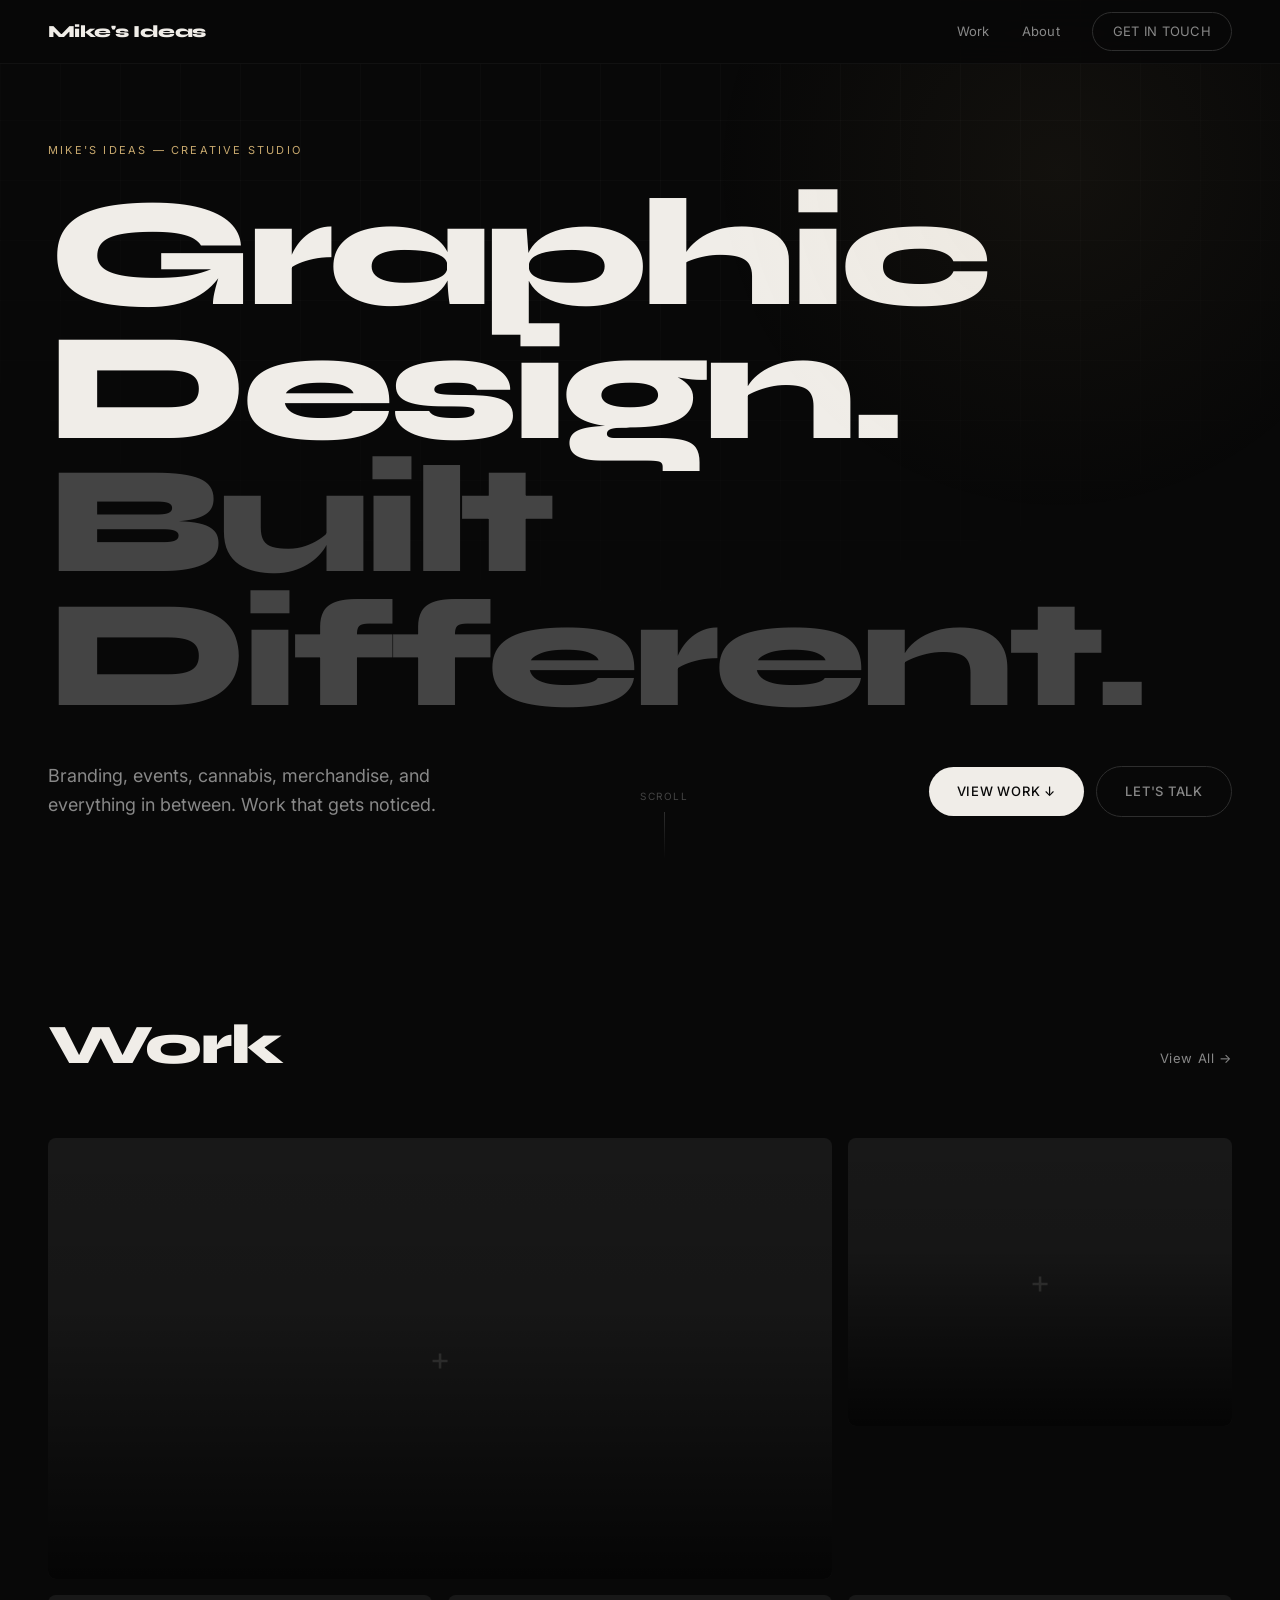
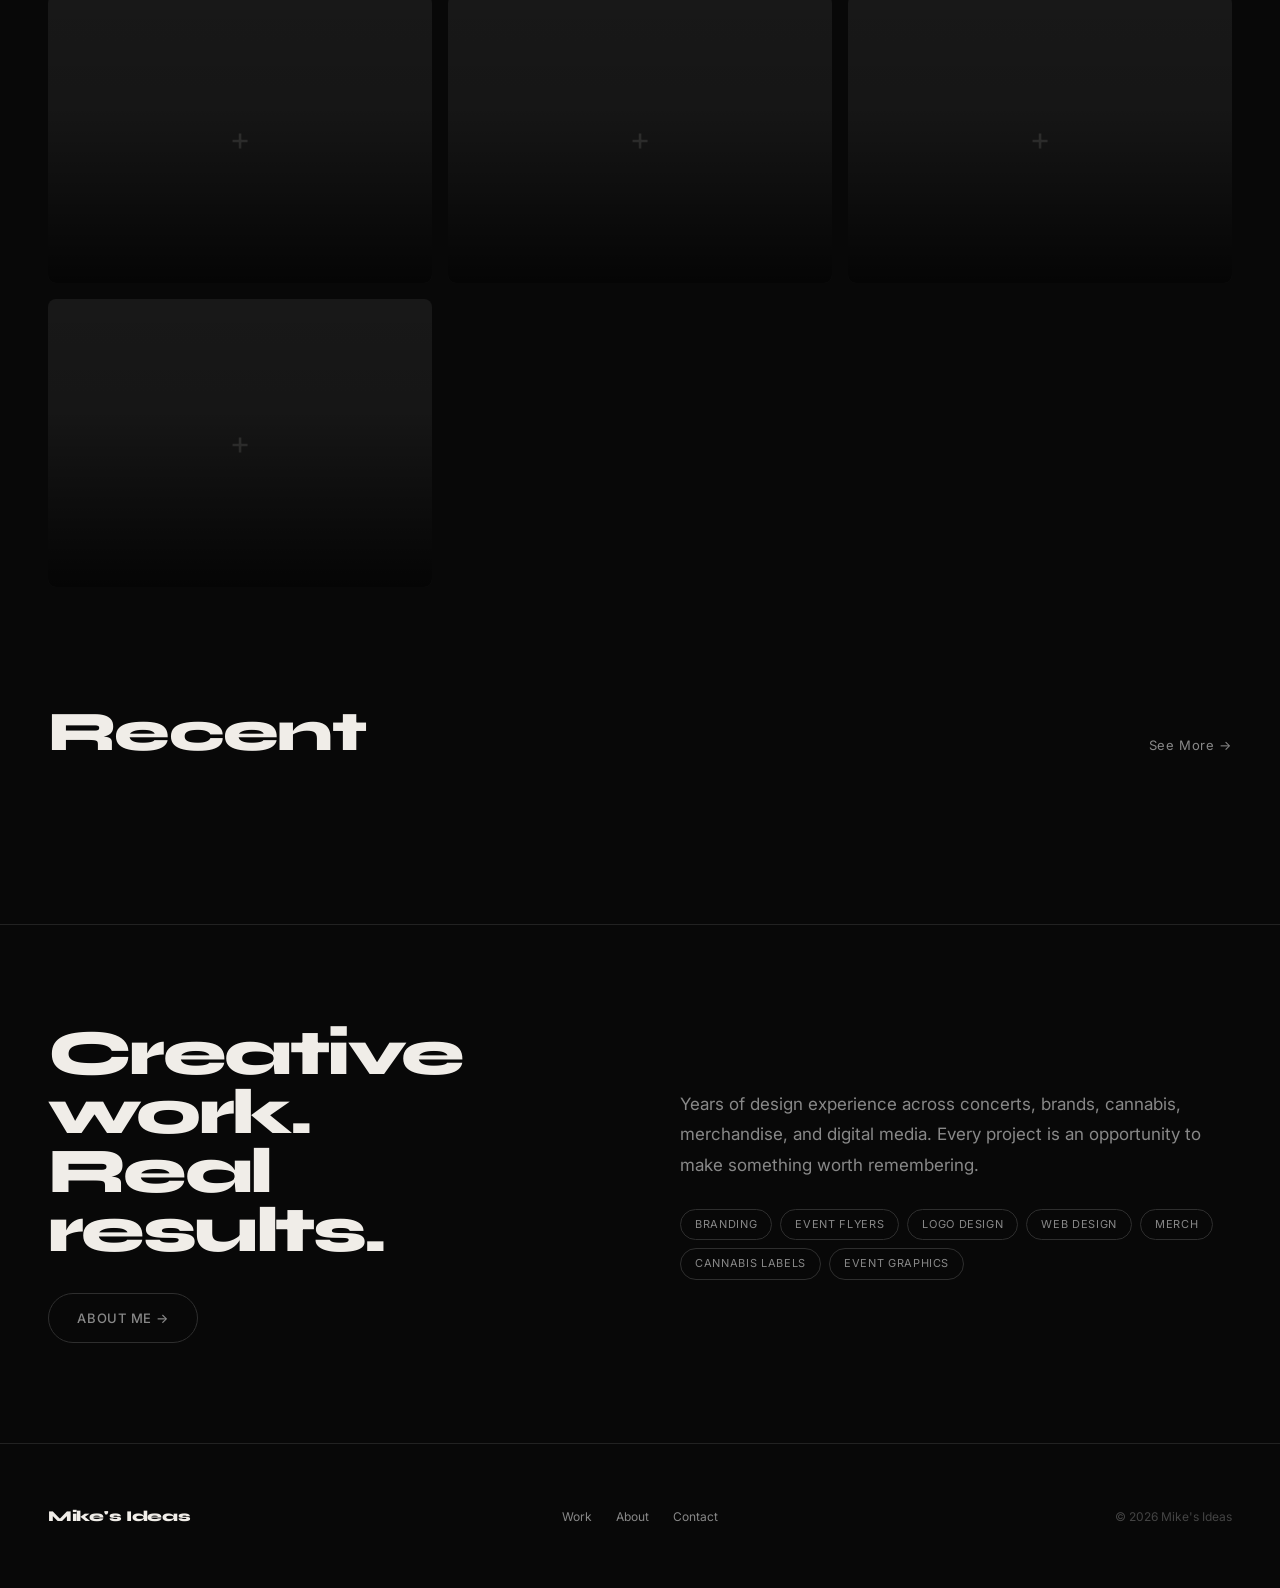
==== commit d7893990: "Premium redesign: hero, cat grid, masonry gallery, lightbox, about, contact" ====
--- a/index.html
+++ b/index.html
@@ -3,8 +3,11 @@
 <head>
   <meta charset="UTF-8" />
   <meta name="viewport" content="width=device-width, initial-scale=1.0" />
-  <title>Mike's Ideas — Graphic Design</title>
-  <meta name="description" content="Graphic design portfolio — branding, illustration, and visual identity." />
+  <title>Mike's Ideas — Graphic Design & Visual Identity</title>
+  <meta name="description" content="Premium graphic design portfolio. Branding, concert flyers, logos, merch, dispensary labels, websites & event graphics." />
+  <meta property="og:title" content="Mike's Ideas" />
+  <meta property="og:description" content="Graphic design, branding & visual identity." />
+  <meta property="og:url" content="https://mikesideas.com" />
   <link rel="preconnect" href="https://fonts.googleapis.com" />
   <link rel="preconnect" href="https://fonts.gstatic.com" crossorigin />
   <link href="https://fonts.googleapis.com/css2?family=Syne:wght@700;800&family=Inter:wght@300;400;500&display=swap" rel="stylesheet" />
@@ -12,67 +15,123 @@
 </head>
 <body>
 
-  <!-- ─── Header ─── -->
-  <header class="header">
-    <a class="header-logo" href="index.html">Mike's Ideas</a>
-    <nav class="header-nav">
+  <!-- ─── Navigation ─── -->
+  <nav class="nav" id="nav">
+    <a class="nav-logo" href="index.html">Mike's Ideas</a>
+    <div class="nav-links">
+      <a href="work.html">Work</a>
       <a href="about.html">About</a>
-      <a href="mailto:hello@mikesideas.com">Contact ↗</a>
-    </nav>
-  </header>
+      <a href="contact.html" class="nav-cta">Get in Touch</a>
+    </div>
+    <button class="nav-hamburger" id="hamburger" aria-label="Menu">
+      <span></span><span></span><span></span>
+    </button>
+  </nav>
+
+  <!-- Mobile Menu -->
+  <div class="nav-mobile" id="navMobile">
+    <a href="work.html">Work</a>
+    <a href="about.html">About</a>
+    <a href="contact.html">Contact</a>
+  </div>
 
   <!-- ─── Hero ─── -->
   <section class="hero">
+    <p class="hero-tag">Mike's Ideas — Creative Studio</p>
     <h1 class="hero-title">
-      <span class="hero-line">Design.</span>
-      <span class="hero-line">Identity.</span>
-      <span class="hero-line hero-muted">Everything Else.</span>
+      <!-- UPDATE: Change these lines to adjust the hero headline -->
+      <span>Graphic</span>
+      <span>Design.</span>
+      <span>Built Different.</span>
     </h1>
-    <p class="hero-desc">Graphic design, branding &amp; visual identity.</p>
+    <div class="hero-bottom">
+      <p class="hero-statement">
+        <!-- UPDATE: Edit this tagline -->
+        Branding, events, cannabis, merchandise, and everything in between.
+        Work that gets noticed.
+      </p>
+      <div class="hero-actions">
+        <a href="work.html" class="btn btn-primary">View Work ↓</a>
+        <a href="contact.html" class="btn btn-ghost">Let's Talk</a>
+      </div>
+    </div>
+    <div class="hero-scroll">
+      <span>Scroll</span>
+      <div class="hero-scroll-line"></div>
+    </div>
   </section>
 
-  <!-- ─── Filter Bar ─── -->
-  <div class="filters" id="filters">
-    <div class="filters-inner" id="filtersInner">
-      <button class="filter-chip active" data-cat="all">All</button>
-      <!-- dynamic -->
+  <!-- ─── Category Grid ─── -->
+  <section class="section">
+    <div class="section-header reveal">
+      <h2 class="section-title">Work</h2>
+      <a href="work.html" class="section-link">View All →</a>
     </div>
-  </div>
+    <div class="cat-grid" id="catGrid">
+      <!-- Injected by home.js -->
+      <!-- Placeholder skeleton shown until JS loads -->
+      <div class="cat-card"><div class="cat-card-placeholder"><span>+</span></div></div>
+      <div class="cat-card"><div class="cat-card-placeholder"><span>+</span></div></div>
+      <div class="cat-card"><div class="cat-card-placeholder"><span>+</span></div></div>
+      <div class="cat-card"><div class="cat-card-placeholder"><span>+</span></div></div>
+      <div class="cat-card"><div class="cat-card-placeholder"><span>+</span></div></div>
+      <div class="cat-card"><div class="cat-card-placeholder"><span>+</span></div></div>
+    </div>
+  </section>
 
-  <!-- ─── Grid ─── -->
-  <main class="grid" id="grid">
-    <!-- Injected by app.js -->
-  </main>
+  <!-- ─── Featured Work ─── -->
+  <section class="section" style="padding-top:0">
+    <div class="section-header reveal">
+      <h2 class="section-title">Recent</h2>
+      <a href="work.html" class="section-link">See More →</a>
+    </div>
+    <div class="featured-grid" id="featuredGrid">
+      <!-- Injected by home.js -->
+    </div>
+  </section>
 
-  <p class="empty-state" id="emptyState" style="display:none">
-    No projects yet — upload images to a category folder on GitHub.
-  </p>
+  <!-- ─── About Teaser ─── -->
+  <section class="about-teaser">
+    <div>
+      <h2 class="about-teaser-title reveal">
+        <!-- UPDATE: Edit this tagline -->
+        Creative work.<br>Real results.
+      </h2>
+      <a href="about.html" class="btn btn-ghost reveal reveal-delay-1">About Me →</a>
+    </div>
+    <div>
+      <p class="about-teaser-text reveal">
+        <!-- UPDATE: Edit this bio snippet -->
+        Years of design experience across concerts, brands, cannabis, merchandise, and digital media. Every project is an opportunity to make something worth remembering.
+      </p>
+      <div class="about-teaser-tags reveal reveal-delay-1">
+        <!-- UPDATE: Edit these skill tags -->
+        <span class="tag">Branding</span>
+        <span class="tag">Event Flyers</span>
+        <span class="tag">Logo Design</span>
+        <span class="tag">Web Design</span>
+        <span class="tag">Merch</span>
+        <span class="tag">Cannabis Labels</span>
+        <span class="tag">Event Graphics</span>
+      </div>
+    </div>
+  </section>
 
   <!-- ─── Footer ─── -->
   <footer class="footer">
-    <span>© <span id="year"></span> Mike's Ideas</span>
-    <div class="footer-links">
-      <a href="https://instagram.com/" target="_blank" rel="noopener">Instagram ↗</a>
-      <a href="https://dribbble.com/" target="_blank" rel="noopener">Dribbble ↗</a>
-      <a href="mailto:hello@mikesideas.com">hello@mikesideas.com</a>
+    <span class="footer-logo">Mike's Ideas</span>
+    <nav class="footer-nav">
+      <a href="work.html">Work</a>
+      <a href="about.html">About</a>
+      <a href="contact.html">Contact</a>
+    </nav>
+    <!-- UPDATE: Update social links and email -->
+    <div class="footer-right">
+      <p>© <span id="year"></span> Mike's Ideas</p>
     </div>
   </footer>
 
-  <!-- ─── Lightbox ─── -->
-  <div class="lightbox" id="lightbox">
-    <button class="lb-close" id="lbClose">✕</button>
-    <button class="lb-arrow lb-prev" id="lbPrev">&#8592;</button>
-    <button class="lb-arrow lb-next" id="lbNext">&#8594;</button>
-    <div class="lb-stage" id="lbStage">
-      <img class="lb-img" id="lbImg" src="" alt="" />
-    </div>
-    <div class="lb-meta">
-      <span class="lb-cat" id="lbCat"></span>
-      <strong class="lb-title" id="lbTitle"></strong>
-      <span class="lb-desc" id="lbDesc"></span>
-    </div>
-  </div>
-
   <script src="js/app.js"></script>
+  <script src="js/home.js"></script>
 </body>
 </html>
--- a/css/style.css
+++ b/css/style.css
@@ -1,300 +1,882 @@
-/* ─────────────────────────────────────────
-   Mike's Ideas — Editorial Portfolio
-   ───────────────────────────────────────── */
+/* =========================================================
+   MIKE'S IDEAS — Premium Portfolio
+   =========================================================
+   TABLE OF CONTENTS:
+   1. Variables & Reset
+   2. Typography
+   3. Navigation
+   4. Hero
+   5. Category Grid
+   6. Featured Work
+   7. About Teaser
+   8. Footer
+   9. Gallery / Work Page
+   10. Lightbox
+   11. About Page
+   12. Contact Page
+   13. Scroll Animations
+   14. Responsive
+   ========================================================= */
+
+
+/* ─────────────────────────────────────
+   1. VARIABLES & RESET
+   ───────────────────────────────────── */
 
 :root {
-  --bg:      #f0ede8;
-  --fg:      #0a0a0a;
-  --muted:   #999;
-  --border:  #dddad5;
-  --white:   #ffffff;
+  /* Colors */
+  --bg:           #080808;
+  --surface:      #111111;
+  --surface2:     #181818;
+  --border:       #222222;
+  --border-light: #2e2e2e;
+  --fg:           #f0ede8;
+  --fg-muted:     #888;
+  --fg-dim:       #444;
+
+  /* Accent gradient */
+  --accent:       #c8a96e;
+  --accent-grad:  linear-gradient(135deg, #d4a843 0%, #e07a4a 100%);
+
+  /* Fonts */
   --font-display: 'Syne', sans-serif;
   --font-body:    'Inter', sans-serif;
+
+  /* Spacing */
+  --nav-h:   64px;
+  --pad-x:   48px;
+  --pad-x-sm: 20px;
+
+  /* Transitions */
   --ease:    cubic-bezier(0.16, 1, 0.3, 1);
+  --ease-in: cubic-bezier(0.4, 0, 1, 1);
+  --fast:    0.2s;
+  --med:     0.4s;
+  --slow:    0.7s;
 }
 
 *, *::before, *::after { margin: 0; padding: 0; box-sizing: border-box; }
-html { font-size: 16px; }
+html { scroll-behavior: smooth; }
 
 body {
   background: var(--bg);
   color: var(--fg);
   font-family: var(--font-body);
+  font-size: 15px;
+  line-height: 1.6;
   -webkit-font-smoothing: antialiased;
-  min-height: 100vh;
+  overflow-x: hidden;
 }
 
 a { color: inherit; text-decoration: none; }
 img { display: block; max-width: 100%; }
 button { cursor: pointer; border: none; background: none; font: inherit; color: inherit; }
 
-
-/* ════════════════════════════════
-   HEADER
-   ════════════════════════════════ */
-
-.header {
+::selection { background: var(--accent); color: #000; }
+
+
+/* ─────────────────────────────────────
+   2. TYPOGRAPHY
+   ───────────────────────────────────── */
+
+.display {
+  font-family: var(--font-display);
+  font-weight: 800;
+  letter-spacing: -0.04em;
+  line-height: 0.9;
+}
+
+.label {
+  font-size: 11px;
+  letter-spacing: 0.12em;
+  text-transform: uppercase;
+  color: var(--fg-muted);
+}
+
+.btn {
+  display: inline-flex;
+  align-items: center;
+  gap: 8px;
+  padding: 14px 28px;
+  border-radius: 100px;
+  font-size: 13px;
+  letter-spacing: 0.06em;
+  text-transform: uppercase;
+  font-weight: 500;
+  transition: all var(--fast) ease;
+}
+
+.btn-primary {
+  background: var(--fg);
+  color: var(--bg);
+}
+
+.btn-primary:hover {
+  background: var(--accent);
+  transform: translateY(-2px);
+  box-shadow: 0 8px 32px rgba(212, 168, 67, 0.3);
+}
+
+.btn-ghost {
+  border: 1px solid var(--border-light);
+  color: var(--fg-muted);
+}
+
+.btn-ghost:hover {
+  border-color: var(--fg);
+  color: var(--fg);
+  transform: translateY(-2px);
+}
+
+
+/* ─────────────────────────────────────
+   3. NAVIGATION
+   ───────────────────────────────────── */
+
+.nav {
   position: fixed;
   top: 0; left: 0; right: 0;
   z-index: 100;
-  display: flex;
+  height: var(--nav-h);
+  display: flex;
+  align-items: center;
   justify-content: space-between;
-  align-items: center;
-  padding: 0 40px;
-  height: 60px;
-  background: rgba(240, 237, 232, 0.9);
-  backdrop-filter: blur(12px);
-  -webkit-backdrop-filter: blur(12px);
-  border-bottom: 1px solid var(--border);
-}
-
-.header-logo {
-  font-family: var(--font-display);
-  font-size: 16px;
+  padding: 0 var(--pad-x);
+  background: rgba(8, 8, 8, 0.85);
+  backdrop-filter: blur(20px);
+  -webkit-backdrop-filter: blur(20px);
+  border-bottom: 1px solid rgba(255,255,255,0.04);
+  transition: background var(--med) ease;
+}
+
+.nav-logo {
+  font-family: var(--font-display);
+  font-size: 17px;
   font-weight: 800;
-  letter-spacing: -0.02em;
-}
-
-.header-nav {
-  display: flex;
-  gap: 28px;
-}
-
-.header-nav a {
+  letter-spacing: -0.03em;
+  color: var(--fg);
+  transition: opacity var(--fast);
+}
+
+.nav-logo:hover { opacity: 0.6; }
+
+.nav-links {
+  display: flex;
+  align-items: center;
+  gap: 32px;
+}
+
+.nav-links a {
   font-size: 13px;
-  color: var(--muted);
-  transition: color 0.2s;
-  letter-spacing: 0.01em;
-}
-
-.header-nav a:hover { color: var(--fg); }
-
-
-/* ════════════════════════════════
-   HERO
-   ════════════════════════════════ */
-
-.hero {
-  padding: 140px 40px 60px;
-  border-bottom: 1px solid var(--border);
-}
-
-.hero-title {
-  font-family: var(--font-display);
-  font-size: clamp(60px, 11vw, 160px);
-  font-weight: 800;
-  line-height: 0.88;
-  letter-spacing: -0.04em;
-  display: flex;
-  flex-direction: column;
-  margin-bottom: 32px;
-}
-
-.hero-muted {
-  color: var(--muted);
-}
-
-.hero-desc {
-  font-size: 14px;
-  color: var(--muted);
-  letter-spacing: 0.05em;
-  text-transform: uppercase;
-}
-
-
-/* ════════════════════════════════
-   FILTERS
-   ════════════════════════════════ */
-
-.filters {
-  position: sticky;
-  top: 60px;
-  z-index: 90;
-  background: rgba(240, 237, 232, 0.92);
-  backdrop-filter: blur(12px);
-  -webkit-backdrop-filter: blur(12px);
-  border-bottom: 1px solid var(--border);
-  padding: 0 40px;
-  overflow-x: auto;
-  scrollbar-width: none;
-}
-
-.filters::-webkit-scrollbar { display: none; }
-
-.filters-inner {
-  display: flex;
-  gap: 0;
-  height: 48px;
-  align-items: center;
-  width: max-content;
-  min-width: 100%;
-}
-
-.filter-chip {
-  padding: 0 18px;
-  height: 100%;
+  color: var(--fg-muted);
+  letter-spacing: 0.02em;
+  transition: color var(--fast);
+}
+
+.nav-links a:hover { color: var(--fg); }
+.nav-links a.active { color: var(--fg); }
+
+.nav-cta {
+  padding: 8px 20px;
+  border: 1px solid var(--border-light);
+  border-radius: 100px;
   font-size: 12px;
   letter-spacing: 0.06em;
   text-transform: uppercase;
-  color: var(--muted);
-  border-right: 1px solid var(--border);
-  transition: color 0.2s, background 0.2s;
-  white-space: nowrap;
-}
-
-.filter-chip:first-child { border-left: 1px solid var(--border); }
-
-.filter-chip:hover { color: var(--fg); }
-
-.filter-chip.active {
-  color: var(--fg);
-  font-weight: 500;
-  background: rgba(0,0,0,0.04);
-}
-
-
-/* ════════════════════════════════
-   GRID
-   ════════════════════════════════ */
-
-.grid {
-  display: grid;
-  grid-template-columns: repeat(2, 1fr);
-  gap: 2px;
-  background: var(--border);
-  border-top: none;
-}
-
-.grid-item {
+  color: var(--fg-muted) !important;
+  transition: all var(--fast) ease !important;
+}
+
+.nav-cta:hover {
+  border-color: var(--accent) !important;
+  color: var(--accent) !important;
+}
+
+/* Mobile menu */
+.nav-hamburger {
+  display: none;
+  flex-direction: column;
+  gap: 5px;
+  padding: 8px;
+}
+
+.nav-hamburger span {
+  display: block;
+  width: 24px;
+  height: 1.5px;
+  background: var(--fg);
+  transition: all var(--med) var(--ease);
+}
+
+.nav-mobile {
+  display: none;
+  position: fixed;
+  inset: 0;
+  z-index: 99;
+  background: var(--bg);
+  padding: var(--nav-h) var(--pad-x-sm) 40px;
+  flex-direction: column;
+  justify-content: center;
+  gap: 4px;
+}
+
+.nav-mobile.open { display: flex; }
+
+.nav-mobile a {
+  font-family: var(--font-display);
+  font-size: clamp(36px, 10vw, 60px);
+  font-weight: 800;
+  letter-spacing: -0.03em;
+  color: var(--fg-dim);
+  padding: 8px 0;
+  border-bottom: 1px solid var(--border);
+  transition: color var(--fast);
+}
+
+.nav-mobile a:hover { color: var(--fg); }
+
+
+/* ─────────────────────────────────────
+   4. HERO
+   ───────────────────────────────────── */
+
+.hero {
+  min-height: 100vh;
+  padding: calc(var(--nav-h) + 60px) var(--pad-x) 80px;
+  display: flex;
+  flex-direction: column;
+  justify-content: flex-end;
   position: relative;
   overflow: hidden;
+}
+
+/* Subtle grid background */
+.hero::before {
+  content: '';
+  position: absolute;
+  inset: 0;
+  background-image:
+    linear-gradient(rgba(255,255,255,0.02) 1px, transparent 1px),
+    linear-gradient(90deg, rgba(255,255,255,0.02) 1px, transparent 1px);
+  background-size: 60px 60px;
+  mask-image: radial-gradient(ellipse 80% 80% at 50% 0%, black 40%, transparent 100%);
+  pointer-events: none;
+}
+
+/* Gradient blob */
+.hero::after {
+  content: '';
+  position: absolute;
+  top: -20%;
+  right: -10%;
+  width: 700px;
+  height: 700px;
+  background: radial-gradient(ellipse, rgba(200, 169, 110, 0.06) 0%, transparent 70%);
+  pointer-events: none;
+  animation: blob-float 8s ease-in-out infinite;
+}
+
+@keyframes blob-float {
+  0%, 100% { transform: translateY(0) scale(1); }
+  50%       { transform: translateY(-30px) scale(1.05); }
+}
+
+.hero-tag {
+  font-size: 11px;
+  letter-spacing: 0.2em;
+  text-transform: uppercase;
+  color: var(--accent);
+  margin-bottom: 28px;
+  opacity: 0;
+  transform: translateY(20px);
+  animation: fade-up 0.8s var(--ease) 0.2s forwards;
+}
+
+.hero-title {
+  font-family: var(--font-display);
+  font-size: clamp(72px, 12vw, 180px);
+  font-weight: 800;
+  line-height: 0.87;
+  letter-spacing: -0.04em;
+  margin-bottom: 40px;
+}
+
+.hero-title span {
+  display: block;
+  opacity: 0;
+  transform: translateY(40px);
+  animation: fade-up 0.9s var(--ease) forwards;
+}
+
+.hero-title span:nth-child(1) { animation-delay: 0.35s; }
+.hero-title span:nth-child(2) { animation-delay: 0.5s; }
+.hero-title span:nth-child(3) { animation-delay: 0.65s; color: var(--fg-dim); }
+
+.hero-bottom {
+  display: flex;
+  align-items: center;
+  justify-content: space-between;
+  opacity: 0;
+  transform: translateY(20px);
+  animation: fade-up 0.8s var(--ease) 0.9s forwards;
+}
+
+.hero-statement {
+  font-size: clamp(14px, 2vw, 18px);
+  color: var(--fg-muted);
+  max-width: 440px;
+  line-height: 1.6;
+}
+
+.hero-actions {
+  display: flex;
+  gap: 12px;
+  align-items: center;
+}
+
+/* Scroll indicator */
+.hero-scroll {
+  position: absolute;
+  bottom: 40px;
+  left: 50%;
+  transform: translateX(-50%);
+  display: flex;
+  flex-direction: column;
+  align-items: center;
+  gap: 8px;
+  opacity: 0;
+  animation: fade-up 1s var(--ease) 1.4s forwards;
+}
+
+.hero-scroll span {
+  font-size: 10px;
+  letter-spacing: 0.15em;
+  text-transform: uppercase;
+  color: var(--fg-dim);
+}
+
+.hero-scroll-line {
+  width: 1px;
+  height: 48px;
+  background: linear-gradient(to bottom, var(--border-light), transparent);
+  animation: scroll-line 2s ease-in-out 2s infinite;
+}
+
+@keyframes scroll-line {
+  0%   { transform: scaleY(1); transform-origin: top; }
+  50%  { transform: scaleY(0); transform-origin: top; }
+  51%  { transform: scaleY(0); transform-origin: bottom; }
+  100% { transform: scaleY(1); transform-origin: bottom; }
+}
+
+
+/* ─────────────────────────────────────
+   5. CATEGORY GRID
+   ───────────────────────────────────── */
+
+.section {
+  padding: 100px var(--pad-x);
+}
+
+.section-header {
+  display: flex;
+  align-items: baseline;
+  justify-content: space-between;
+  margin-bottom: 48px;
+}
+
+.section-title {
+  font-family: var(--font-display);
+  font-size: clamp(32px, 5vw, 56px);
+  font-weight: 800;
+  letter-spacing: -0.03em;
+}
+
+.section-link {
+  font-size: 13px;
+  color: var(--fg-muted);
+  letter-spacing: 0.05em;
+  display: flex;
+  align-items: center;
+  gap: 6px;
+  transition: color var(--fast), gap var(--fast);
+}
+
+.section-link:hover {
+  color: var(--fg);
+  gap: 10px;
+}
+
+/* Category Cards Grid */
+.cat-grid {
+  display: grid;
+  grid-template-columns: repeat(3, 1fr);
+  gap: 16px;
+}
+
+.cat-card {
+  position: relative;
+  overflow: hidden;
+  border-radius: 8px;
+  background: var(--surface);
   cursor: pointer;
-  background: var(--bg);
-  aspect-ratio: unset;
-}
-
-.grid-item img {
+  aspect-ratio: 4/3;
+  display: block;
+}
+
+.cat-card:nth-child(1),
+.cat-card:nth-child(2) {
+  grid-column: span 1;
+}
+
+/* Make first card larger */
+.cat-card:first-child {
+  grid-column: span 2;
+  aspect-ratio: 16/9;
+}
+
+.cat-card-img {
   width: 100%;
   height: 100%;
   object-fit: cover;
-  display: block;
-  transition: transform 0.7s var(--ease), opacity 0.4s ease;
-  opacity: 0;
-  min-height: 280px;
-}
-
-.grid-item img.loaded { opacity: 1; }
-
-.grid-item:hover img { transform: scale(1.04); }
-
-/* Every 5th item spans both columns (featured) */
-.grid-item:nth-child(5n) {
-  grid-column: span 2;
-}
-
-.grid-item:nth-child(5n) img {
-  min-height: 420px;
-  max-height: 560px;
-}
-
-/* Overlay on hover */
-.grid-overlay {
+  transition: transform var(--slow) var(--ease), filter var(--slow) ease;
+  filter: brightness(0.6);
+}
+
+.cat-card:hover .cat-card-img {
+  transform: scale(1.06);
+  filter: brightness(0.4);
+}
+
+/* Gradient overlay */
+.cat-card::after {
+  content: '';
   position: absolute;
   inset: 0;
-  background: rgba(10,10,10,0);
-  transition: background 0.4s ease;
-  display: flex;
-  flex-direction: column;
-  justify-content: flex-end;
+  background: linear-gradient(to top, rgba(0,0,0,0.8) 0%, rgba(0,0,0,0.1) 60%, transparent 100%);
+  pointer-events: none;
+}
+
+.cat-card-info {
+  position: absolute;
+  bottom: 0;
+  left: 0; right: 0;
   padding: 28px;
-}
-
-.grid-item:hover .grid-overlay {
-  background: rgba(10,10,10,0.55);
-}
-
-.grid-overlay-text {
+  z-index: 2;
+}
+
+.cat-card-label {
+  font-size: 10px;
+  letter-spacing: 0.14em;
+  text-transform: uppercase;
+  color: var(--accent);
+  margin-bottom: 6px;
+  opacity: 0;
   transform: translateY(8px);
-  opacity: 0;
-  transition: transform 0.4s var(--ease), opacity 0.4s ease;
-}
-
-.grid-item:hover .grid-overlay-text {
+  transition: all var(--med) var(--ease);
+}
+
+.cat-card:hover .cat-card-label {
+  opacity: 1;
   transform: translateY(0);
-  opacity: 1;
-}
-
-.grid-item-title {
-  font-family: var(--font-display);
-  font-size: 22px;
+}
+
+.cat-card-name {
+  font-family: var(--font-display);
+  font-size: clamp(18px, 2.5vw, 28px);
   font-weight: 700;
   letter-spacing: -0.02em;
   color: #fff;
   line-height: 1.1;
-  margin-bottom: 4px;
-}
-
-.grid-item-cat {
-  font-size: 11px;
+  margin-bottom: 8px;
+  transform: translateY(0);
+  transition: transform var(--med) var(--ease);
+}
+
+.cat-card:hover .cat-card-name {
+  transform: translateY(-4px);
+}
+
+.cat-card-desc {
+  font-size: 13px;
+  color: rgba(255,255,255,0.55);
+  max-width: 340px;
+  line-height: 1.5;
+  opacity: 0;
+  transform: translateY(8px);
+  transition: all var(--med) var(--ease) 0.05s;
+}
+
+.cat-card:hover .cat-card-desc {
+  opacity: 1;
+  transform: translateY(0);
+}
+
+/* Placeholder for empty categories */
+.cat-card-placeholder {
+  width: 100%;
+  height: 100%;
+  background: var(--surface2);
+  display: flex;
+  align-items: center;
+  justify-content: center;
+}
+
+.cat-card-placeholder span {
+  font-size: 32px;
+  opacity: 0.15;
+}
+
+
+/* ─────────────────────────────────────
+   6. FEATURED WORK (Homepage)
+   ───────────────────────────────────── */
+
+.featured-grid {
+  display: grid;
+  grid-template-columns: repeat(3, 1fr);
+  gap: 12px;
+}
+
+.featured-item {
+  position: relative;
+  overflow: hidden;
+  border-radius: 6px;
+  background: var(--surface);
+  cursor: pointer;
+  aspect-ratio: 3/4;
+}
+
+.featured-item:nth-child(2) {
+  margin-top: 40px;
+}
+
+.featured-item:nth-child(3) {
+  margin-top: -20px;
+}
+
+.featured-item img {
+  width: 100%;
+  height: 100%;
+  object-fit: cover;
+  transition: transform var(--slow) var(--ease), opacity 0.4s;
+  opacity: 0;
+}
+
+.featured-item img.loaded { opacity: 1; }
+.featured-item:hover img { transform: scale(1.05); }
+
+.featured-overlay {
+  position: absolute;
+  inset: 0;
+  background: rgba(8,8,8,0);
+  transition: background var(--med) ease;
+  display: flex;
+  align-items: flex-end;
+  padding: 20px;
+}
+
+.featured-item:hover .featured-overlay {
+  background: rgba(8,8,8,0.6);
+}
+
+.featured-text {
+  opacity: 0;
+  transform: translateY(8px);
+  transition: all var(--med) var(--ease);
+}
+
+.featured-item:hover .featured-text {
+  opacity: 1;
+  transform: translateY(0);
+}
+
+.featured-title {
+  font-family: var(--font-display);
+  font-size: 16px;
+  font-weight: 700;
+  letter-spacing: -0.01em;
+  color: #fff;
+  margin-bottom: 2px;
+}
+
+.featured-cat {
+  font-size: 10px;
   text-transform: uppercase;
   letter-spacing: 0.1em;
-  color: rgba(255,255,255,0.6);
-}
-
-.empty-state {
+  color: var(--accent);
+}
+
+
+/* ─────────────────────────────────────
+   7. ABOUT TEASER
+   ───────────────────────────────────── */
+
+.about-teaser {
+  padding: 100px var(--pad-x);
+  border-top: 1px solid var(--border);
+  display: grid;
+  grid-template-columns: 1fr 1fr;
+  gap: 80px;
+  align-items: center;
+}
+
+.about-teaser-title {
+  font-family: var(--font-display);
+  font-size: clamp(36px, 5vw, 72px);
+  font-weight: 800;
+  letter-spacing: -0.04em;
+  line-height: 0.92;
+  margin-bottom: 32px;
+}
+
+.about-teaser-text {
+  font-size: 17px;
+  color: var(--fg-muted);
+  line-height: 1.8;
+  margin-bottom: 16px;
+}
+
+.about-teaser-tags {
+  display: flex;
+  flex-wrap: wrap;
+  gap: 8px;
+  margin-top: 28px;
+}
+
+.tag {
+  font-size: 11px;
+  letter-spacing: 0.06em;
+  text-transform: uppercase;
+  padding: 6px 14px;
+  border: 1px solid var(--border-light);
+  border-radius: 100px;
+  color: var(--fg-muted);
+}
+
+
+/* ─────────────────────────────────────
+   8. FOOTER
+   ───────────────────────────────────── */
+
+.footer {
+  padding: 60px var(--pad-x);
+  border-top: 1px solid var(--border);
+  display: grid;
+  grid-template-columns: 1fr auto 1fr;
+  align-items: center;
+  gap: 40px;
+}
+
+.footer-logo {
+  font-family: var(--font-display);
+  font-size: 15px;
+  font-weight: 800;
+  letter-spacing: -0.02em;
+}
+
+.footer-nav {
+  display: flex;
+  gap: 24px;
+}
+
+.footer-nav a {
+  font-size: 12px;
+  color: var(--fg-muted);
+  transition: color var(--fast);
+}
+
+.footer-nav a:hover { color: var(--fg); }
+
+.footer-right {
+  text-align: right;
+  font-size: 12px;
+  color: var(--fg-dim);
+}
+
+
+/* ─────────────────────────────────────
+   9. GALLERY / WORK PAGE
+   ───────────────────────────────────── */
+
+.page-header {
+  padding: calc(var(--nav-h) + 60px) var(--pad-x) 0;
+}
+
+.page-title {
+  font-family: var(--font-display);
+  font-size: clamp(48px, 8vw, 120px);
+  font-weight: 800;
+  letter-spacing: -0.04em;
+  line-height: 0.9;
+  margin-bottom: 48px;
+}
+
+/* Filter Bar */
+.filter-bar {
+  position: sticky;
+  top: var(--nav-h);
+  z-index: 90;
+  background: rgba(8,8,8,0.9);
+  backdrop-filter: blur(20px);
+  -webkit-backdrop-filter: blur(20px);
+  border-bottom: 1px solid var(--border);
+  padding: 0 var(--pad-x);
+  overflow-x: auto;
+  scrollbar-width: none;
+}
+
+.filter-bar::-webkit-scrollbar { display: none; }
+
+.filter-bar-inner {
+  display: flex;
+  height: 52px;
+  align-items: center;
+  gap: 0;
+  width: max-content;
+  min-width: 100%;
+}
+
+.filter-btn {
+  height: 100%;
+  padding: 0 20px;
+  font-size: 12px;
+  letter-spacing: 0.08em;
+  text-transform: uppercase;
+  color: var(--fg-muted);
+  border-right: 1px solid var(--border);
+  white-space: nowrap;
+  transition: color var(--fast), background var(--fast);
+  position: relative;
+}
+
+.filter-btn:first-child { border-left: 1px solid var(--border); }
+
+.filter-btn::after {
+  content: '';
+  position: absolute;
+  bottom: 0;
+  left: 0; right: 0;
+  height: 2px;
+  background: var(--accent);
+  transform: scaleX(0);
+  transition: transform var(--fast) var(--ease);
+}
+
+.filter-btn:hover { color: var(--fg); }
+
+.filter-btn.active {
+  color: var(--fg);
+  background: rgba(255,255,255,0.03);
+}
+
+.filter-btn.active::after {
+  transform: scaleX(1);
+}
+
+/* Masonry Gallery */
+.gallery {
+  padding: 32px var(--pad-x) 100px;
+  columns: 3;
+  column-gap: 12px;
+}
+
+.gallery-item {
+  break-inside: avoid;
+  margin-bottom: 12px;
+  position: relative;
+  overflow: hidden;
+  border-radius: 6px;
+  cursor: pointer;
+  background: var(--surface);
+}
+
+.gallery-item img {
+  width: 100%;
+  height: auto;
+  display: block;
+  transition: transform var(--slow) var(--ease), opacity 0.5s ease;
+  opacity: 0;
+  min-height: 200px;
+}
+
+.gallery-item img.loaded { opacity: 1; }
+.gallery-item:hover img { transform: scale(1.04); }
+
+.gallery-overlay {
+  position: absolute;
+  inset: 0;
+  background: linear-gradient(to top, rgba(0,0,0,0.75) 0%, transparent 50%);
+  opacity: 0;
+  transition: opacity var(--med) ease;
+  display: flex;
+  flex-direction: column;
+  justify-content: flex-end;
+  padding: 20px;
+}
+
+.gallery-item:hover .gallery-overlay { opacity: 1; }
+
+.gallery-item-title {
+  font-family: var(--font-display);
+  font-size: 16px;
+  font-weight: 700;
+  letter-spacing: -0.01em;
+  color: #fff;
+  transform: translateY(6px);
+  transition: transform var(--med) var(--ease);
+  margin-bottom: 2px;
+}
+
+.gallery-item-cat {
+  font-size: 10px;
+  text-transform: uppercase;
+  letter-spacing: 0.1em;
+  color: var(--accent);
+  opacity: 0;
+  transform: translateY(6px);
+  transition: all var(--med) var(--ease) 0.04s;
+}
+
+.gallery-item:hover .gallery-item-title { transform: translateY(0); }
+.gallery-item:hover .gallery-item-cat { opacity: 1; transform: translateY(0); }
+
+.gallery-empty {
+  column-span: all;
   text-align: center;
-  padding: 100px 40px;
-  color: var(--muted);
+  padding: 80px 0;
+  color: var(--fg-muted);
   font-size: 14px;
-  grid-column: span 2;
-}
-
-
-/* ════════════════════════════════
-   FOOTER
-   ════════════════════════════════ */
-
-.footer {
-  display: flex;
-  justify-content: space-between;
-  align-items: center;
-  padding: 28px 40px;
-  border-top: 1px solid var(--border);
+}
+
+/* Results count */
+.gallery-count {
+  padding: 16px var(--pad-x) 0;
   font-size: 12px;
-  color: var(--muted);
-  margin-top: 2px;
-}
-
-.footer-links {
-  display: flex;
-  gap: 24px;
-}
-
-.footer-links a {
-  color: var(--muted);
-  transition: color 0.2s;
-}
-
-.footer-links a:hover { color: var(--fg); }
-
-
-/* ════════════════════════════════
-   LIGHTBOX
-   ════════════════════════════════ */
+  color: var(--fg-dim);
+  letter-spacing: 0.05em;
+}
+
+
+/* ─────────────────────────────────────
+   10. LIGHTBOX
+   ───────────────────────────────────── */
 
 .lightbox {
   position: fixed;
   inset: 0;
-  z-index: 300;
-  background: rgba(10, 10, 10, 0.97);
+  z-index: 500;
   display: flex;
   flex-direction: column;
   align-items: center;
   justify-content: center;
-  gap: 20px;
+  background: rgba(4, 4, 4, 0.97);
+  backdrop-filter: blur(12px);
+  -webkit-backdrop-filter: blur(12px);
   opacity: 0;
   pointer-events: none;
-  transition: opacity 0.3s ease;
+  transition: opacity var(--med) ease;
+  gap: 0;
 }
 
 .lightbox.open {
@@ -302,155 +884,352 @@
   pointer-events: all;
 }
 
+/* Top bar */
+.lb-topbar {
+  position: fixed;
+  top: 0; left: 0; right: 0;
+  height: 64px;
+  display: flex;
+  align-items: center;
+  justify-content: space-between;
+  padding: 0 28px;
+  z-index: 510;
+}
+
+.lb-counter {
+  font-size: 12px;
+  color: var(--fg-dim);
+  letter-spacing: 0.06em;
+}
+
+.lb-close {
+  width: 40px; height: 40px;
+  display: flex; align-items: center; justify-content: center;
+  border-radius: 50%;
+  font-size: 18px;
+  color: var(--fg-muted);
+  transition: all var(--fast) ease;
+}
+
+.lb-close:hover {
+  color: var(--fg);
+  background: rgba(255,255,255,0.08);
+}
+
+/* Image stage */
 .lb-stage {
-  display: flex;
-  align-items: center;
-  justify-content: center;
   max-width: 90vw;
   max-height: 78vh;
+  display: flex;
+  align-items: center;
+  justify-content: center;
 }
 
 .lb-img {
   max-width: 88vw;
   max-height: 76vh;
   object-fit: contain;
-  border-radius: 2px;
+  border-radius: 4px;
+  box-shadow: 0 40px 120px rgba(0,0,0,0.7);
   transition: opacity 0.25s ease;
-  box-shadow: 0 32px 80px rgba(0,0,0,0.5);
-}
-
-.lb-meta {
-  display: flex;
-  align-items: baseline;
-  gap: 12px;
-  color: #fff;
+}
+
+/* Info bar */
+.lb-infobar {
+  position: fixed;
+  bottom: 0; left: 0; right: 0;
+  padding: 20px 28px 28px;
+  display: flex;
+  align-items: center;
+  justify-content: space-between;
+  background: linear-gradient(to top, rgba(4,4,4,0.9) 0%, transparent 100%);
+}
+
+.lb-info {
+  display: flex;
+  flex-direction: column;
+  gap: 3px;
+}
+
+.lb-title {
+  font-family: var(--font-display);
+  font-size: 18px;
+  font-weight: 700;
+  letter-spacing: -0.01em;
+  color: var(--fg);
 }
 
 .lb-cat {
   font-size: 10px;
   text-transform: uppercase;
   letter-spacing: 0.12em;
-  color: #666;
-}
-
-.lb-title {
-  font-family: var(--font-display);
-  font-size: 18px;
-  font-weight: 700;
-  letter-spacing: -0.01em;
-}
-
-.lb-desc {
-  font-size: 13px;
-  color: #666;
-}
-
-/* Controls */
-.lb-close {
-  position: fixed;
-  top: 20px; right: 24px;
-  font-size: 20px;
-  color: #555;
-  width: 44px; height: 44px;
-  display: flex; align-items: center; justify-content: center;
-  border-radius: 50%;
-  transition: color 0.2s, background 0.2s;
-  z-index: 310;
-}
-
-.lb-close:hover {
-  color: #fff;
-  background: rgba(255,255,255,0.08);
-}
-
+  color: var(--accent);
+}
+
+/* Navigation arrows */
 .lb-arrow {
   position: fixed;
   top: 50%;
   transform: translateY(-50%);
-  font-size: 36px;
-  color: #444;
-  padding: 16px;
-  transition: color 0.2s;
-  z-index: 310;
-  line-height: 1;
-  user-select: none;
-}
-
-.lb-prev { left: 8px; }
-.lb-next { right: 8px; }
-.lb-arrow:hover { color: #fff; }
-
-
-/* ════════════════════════════════
-   ABOUT
-   ════════════════════════════════ */
-
-.about-page {
-  padding: 130px 40px 80px;
-  max-width: 760px;
-}
-
-.about-page h1 {
-  font-family: var(--font-display);
-  font-size: clamp(48px, 8vw, 110px);
+  width: 52px; height: 52px;
+  display: flex; align-items: center; justify-content: center;
+  border-radius: 50%;
+  background: rgba(255,255,255,0.05);
+  border: 1px solid rgba(255,255,255,0.08);
+  font-size: 20px;
+  color: var(--fg-muted);
+  transition: all var(--fast) ease;
+  z-index: 510;
+}
+
+.lb-prev { left: 16px; }
+.lb-next { right: 16px; }
+
+.lb-arrow:hover {
+  background: rgba(255,255,255,0.1);
+  color: var(--fg);
+  border-color: rgba(255,255,255,0.2);
+}
+
+
+/* ─────────────────────────────────────
+   11. ABOUT PAGE
+   ───────────────────────────────────── */
+
+.about-hero {
+  padding: calc(var(--nav-h) + 80px) var(--pad-x) 80px;
+  border-bottom: 1px solid var(--border);
+}
+
+.about-hero-title {
+  font-family: var(--font-display);
+  font-size: clamp(56px, 10vw, 140px);
   font-weight: 800;
   letter-spacing: -0.04em;
-  line-height: 0.9;
-  margin-bottom: 52px;
-}
-
-.about-page p {
-  font-size: 18px;
-  line-height: 1.8;
-  color: #555;
+  line-height: 0.88;
+  margin-bottom: 48px;
+}
+
+.about-body {
+  padding: 80px var(--pad-x);
+  display: grid;
+  grid-template-columns: 1fr 1fr;
+  gap: 80px;
+  max-width: 1100px;
+}
+
+.about-body p {
+  font-size: 17px;
+  color: var(--fg-muted);
+  line-height: 1.85;
   margin-bottom: 20px;
-  max-width: 560px;
-}
-
-.about-cta {
-  margin-top: 60px;
-  padding-top: 36px;
+}
+
+.about-services {
+  padding: 0 var(--pad-x) 80px;
+  display: grid;
+  grid-template-columns: repeat(3, 1fr);
+  gap: 2px;
   border-top: 1px solid var(--border);
 }
 
-.about-cta-label {
+.service-item {
+  padding: 40px 28px;
+  background: var(--surface);
+}
+
+.service-num {
   font-size: 11px;
+  letter-spacing: 0.1em;
+  color: var(--fg-dim);
+  margin-bottom: 16px;
+}
+
+.service-name {
+  font-family: var(--font-display);
+  font-size: 20px;
+  font-weight: 700;
+  letter-spacing: -0.02em;
+  margin-bottom: 12px;
+}
+
+.service-desc {
+  font-size: 13px;
+  color: var(--fg-muted);
+  line-height: 1.65;
+}
+
+
+/* ─────────────────────────────────────
+   12. CONTACT PAGE
+   ───────────────────────────────────── */
+
+.contact-hero {
+  padding: calc(var(--nav-h) + 80px) var(--pad-x) 80px;
+}
+
+.contact-hero-title {
+  font-family: var(--font-display);
+  font-size: clamp(56px, 10vw, 140px);
+  font-weight: 800;
+  letter-spacing: -0.04em;
+  line-height: 0.88;
+  margin-bottom: 32px;
+}
+
+.contact-email {
+  font-family: var(--font-display);
+  font-size: clamp(24px, 4vw, 52px);
+  font-weight: 700;
+  letter-spacing: -0.02em;
+  color: var(--accent);
+  display: inline-block;
+  transition: opacity var(--fast);
+  margin-bottom: 60px;
+}
+
+.contact-email:hover { opacity: 0.7; }
+
+.contact-grid {
+  display: grid;
+  grid-template-columns: repeat(3, 1fr);
+  gap: 2px;
+  margin-top: 0;
+}
+
+.contact-item {
+  padding: 40px;
+  background: var(--surface);
+}
+
+.contact-item-label {
+  font-size: 10px;
   letter-spacing: 0.12em;
   text-transform: uppercase;
-  color: var(--muted);
-  display: block;
+  color: var(--fg-dim);
   margin-bottom: 12px;
 }
 
-.about-cta a {
-  font-family: var(--font-display);
-  font-size: clamp(28px, 5vw, 56px);
+.contact-item-value {
+  font-family: var(--font-display);
+  font-size: 22px;
+  font-weight: 700;
+  letter-spacing: -0.02em;
+  transition: color var(--fast);
+}
+
+.contact-item a:hover { color: var(--accent); }
+
+.contact-services {
+  padding: 80px var(--pad-x);
+  border-top: 1px solid var(--border);
+}
+
+.contact-services-title {
+  font-family: var(--font-display);
+  font-size: 32px;
   font-weight: 800;
   letter-spacing: -0.03em;
-  color: var(--fg);
-  transition: opacity 0.2s;
-  display: inline-block;
-}
-
-.about-cta a:hover { opacity: 0.4; }
-
-
-/* ════════════════════════════════
-   RESPONSIVE
-   ════════════════════════════════ */
-
-@media (max-width: 900px) {
-  .grid { grid-template-columns: repeat(2, 1fr); }
-}
-
-@media (max-width: 600px) {
-  .header { padding: 0 20px; }
-  .hero { padding: 110px 20px 40px; }
-  .filters { padding: 0 20px; }
-  .footer { padding: 24px 20px; flex-direction: column; gap: 12px; text-align: center; }
-
-  .grid { grid-template-columns: 1fr; }
-  .grid-item:nth-child(5n) { grid-column: span 1; }
-
-  .lb-arrow { font-size: 28px; padding: 10px; }
-}
+  margin-bottom: 24px;
+}
+
+.contact-services-list {
+  display: flex;
+  flex-wrap: wrap;
+  gap: 10px;
+}
+
+.service-tag {
+  padding: 10px 20px;
+  border: 1px solid var(--border-light);
+  border-radius: 100px;
+  font-size: 13px;
+  color: var(--fg-muted);
+  transition: all var(--fast);
+}
+
+.service-tag:hover {
+  border-color: var(--accent);
+  color: var(--accent);
+}
+
+
+/* ─────────────────────────────────────
+   13. SCROLL ANIMATIONS
+   ───────────────────────────────────── */
+
+@keyframes fade-up {
+  to { opacity: 1; transform: translateY(0); }
+}
+
+.reveal {
+  opacity: 0;
+  transform: translateY(32px);
+  transition: opacity 0.7s var(--ease), transform 0.7s var(--ease);
+}
+
+.reveal.visible {
+  opacity: 1;
+  transform: translateY(0);
+}
+
+.reveal-delay-1 { transition-delay: 0.1s; }
+.reveal-delay-2 { transition-delay: 0.2s; }
+.reveal-delay-3 { transition-delay: 0.3s; }
+
+
+/* ─────────────────────────────────────
+   14. RESPONSIVE
+   ───────────────────────────────────── */
+
+@media (max-width: 1100px) {
+  :root { --pad-x: 32px; }
+  .cat-grid { grid-template-columns: repeat(2, 1fr); }
+  .cat-card:first-child { grid-column: span 2; }
+  .featured-grid { grid-template-columns: repeat(2, 1fr); }
+  .featured-item:nth-child(3) { display: none; }
+  .gallery { columns: 2; }
+  .footer { grid-template-columns: 1fr 1fr; }
+  .footer-logo { grid-column: span 2; }
+}
+
+@media (max-width: 768px) {
+  :root { --pad-x: var(--pad-x-sm); --nav-h: 56px; }
+
+  .nav-links { display: none; }
+  .nav-hamburger { display: flex; }
+
+  .hero { padding-bottom: 60px; }
+  .hero-bottom { flex-direction: column; align-items: flex-start; gap: 24px; }
+
+  .cat-grid { grid-template-columns: 1fr; }
+  .cat-card:first-child { grid-column: span 1; }
+
+  .featured-grid { grid-template-columns: 1fr; }
+  .featured-item { margin-top: 0 !important; }
+  .featured-item:nth-child(3) { display: block; }
+
+  .about-teaser { grid-template-columns: 1fr; gap: 40px; }
+  .about-body { grid-template-columns: 1fr; gap: 0; }
+  .about-services { grid-template-columns: 1fr; }
+  .contact-grid { grid-template-columns: 1fr; }
+
+  .gallery { columns: 2; column-gap: 8px; }
+  .gallery-item { margin-bottom: 8px; }
+  .gallery { padding-left: var(--pad-x-sm); padding-right: var(--pad-x-sm); }
+  .filter-bar { padding: 0 var(--pad-x-sm); }
+
+  .footer { grid-template-columns: 1fr; text-align: center; }
+  .footer-logo { grid-column: span 1; }
+  .footer-nav { justify-content: center; }
+  .footer-right { text-align: center; }
+
+  .lb-arrow { width: 40px; height: 40px; font-size: 16px; }
+  .lb-prev { left: 8px; }
+  .lb-next { right: 8px; }
+}
+
+@media (max-width: 480px) {
+  .gallery { columns: 1; }
+  .cat-grid { gap: 10px; }
+}
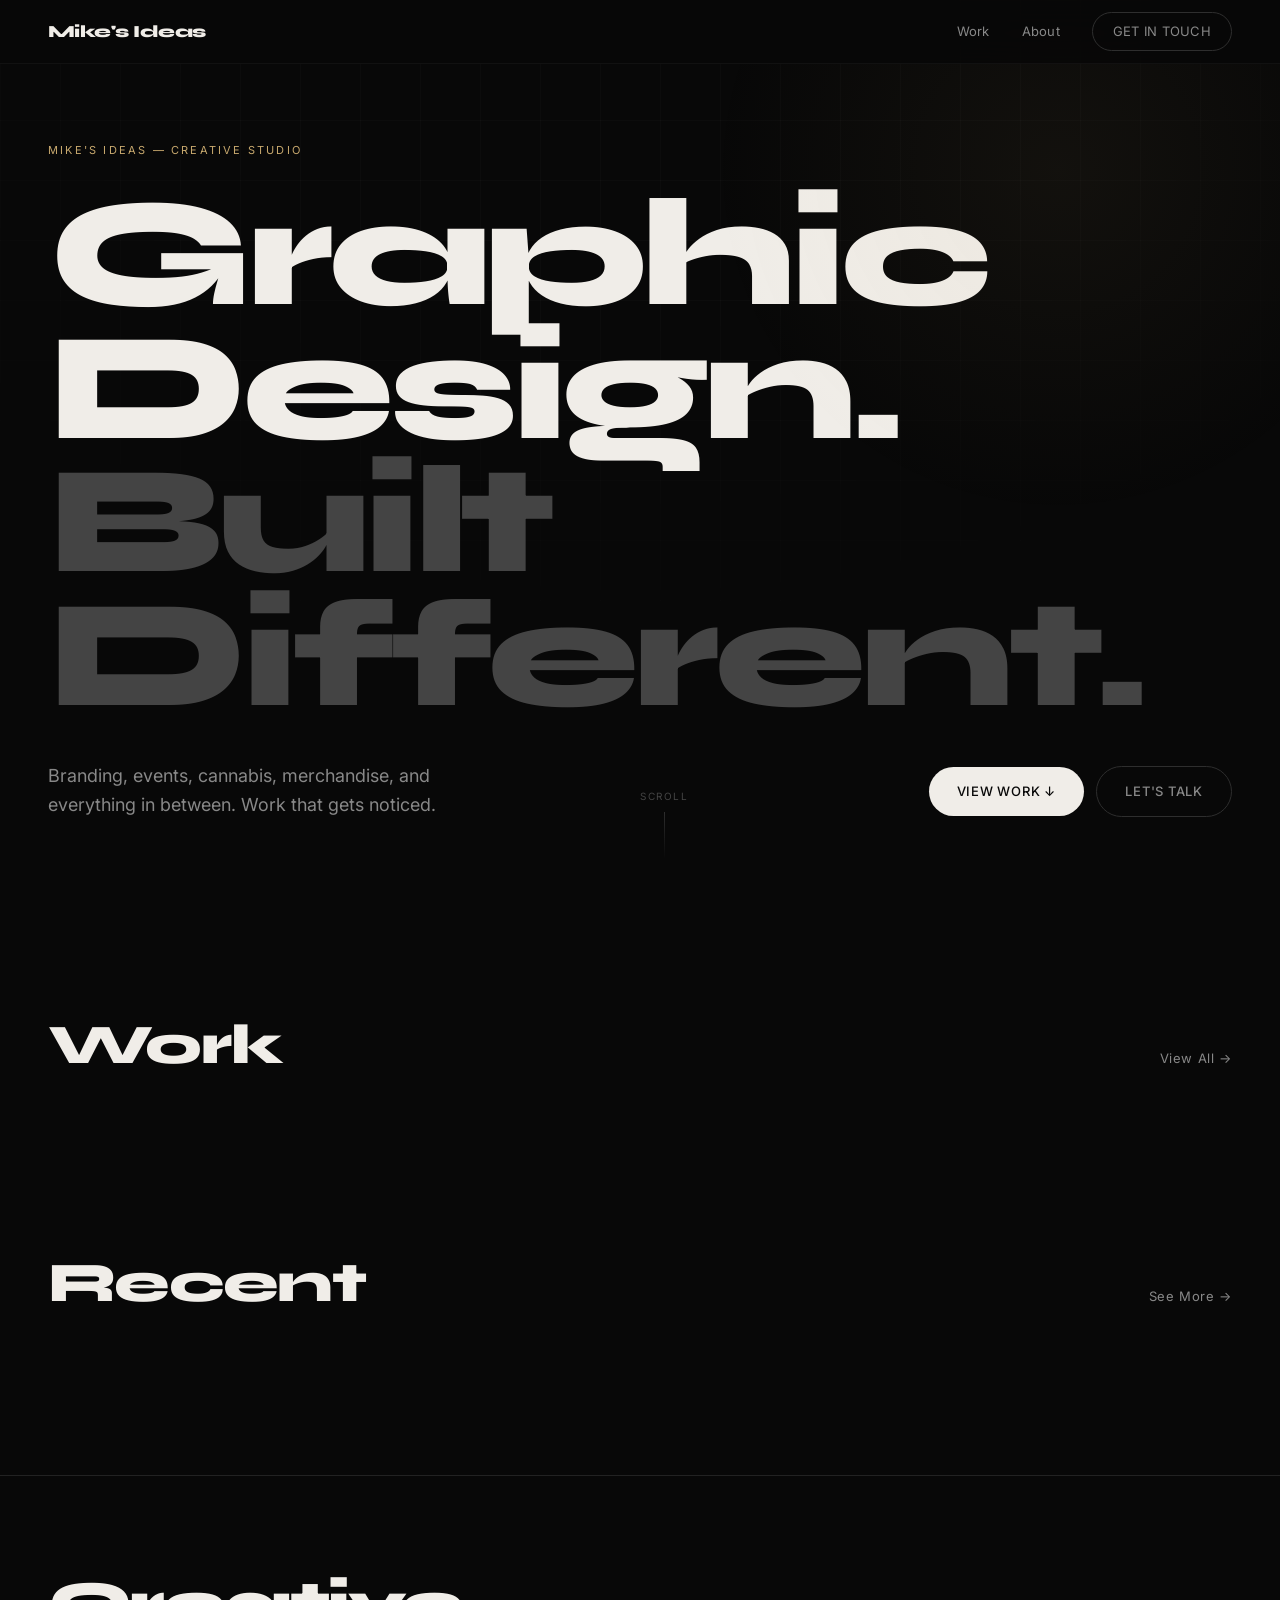
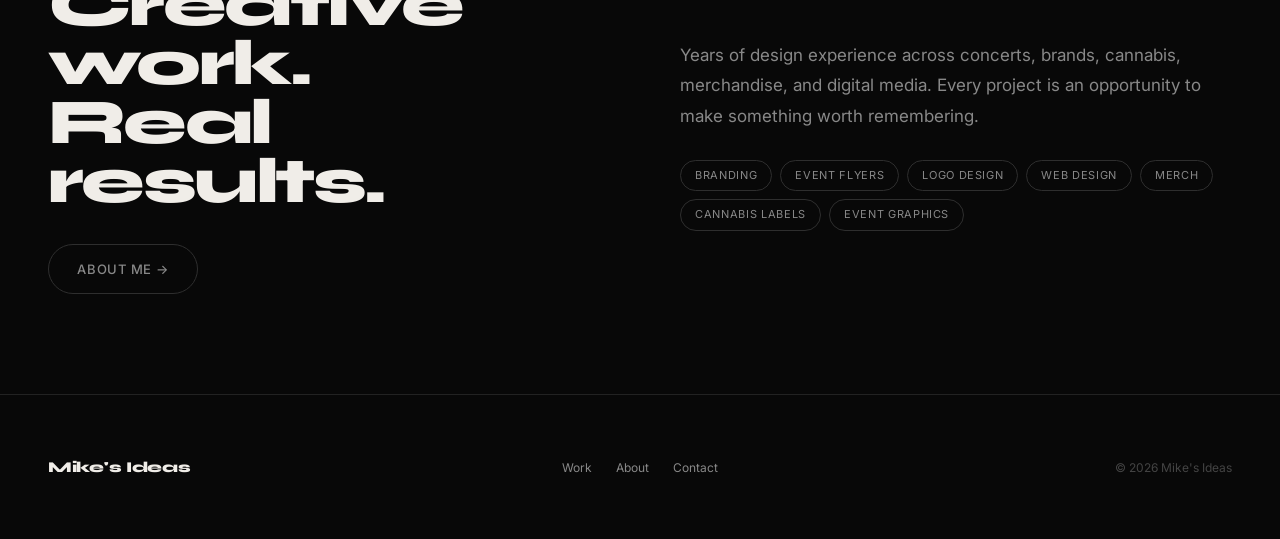
==== commit eb0f49ef: "Fix: mobile text overflow, fetch cache, remove static placeholders" ====
--- a/index.html
+++ b/index.html
@@ -69,13 +69,6 @@
     </div>
     <div class="cat-grid" id="catGrid">
       <!-- Injected by home.js -->
-      <!-- Placeholder skeleton shown until JS loads -->
-      <div class="cat-card"><div class="cat-card-placeholder"><span>+</span></div></div>
-      <div class="cat-card"><div class="cat-card-placeholder"><span>+</span></div></div>
-      <div class="cat-card"><div class="cat-card-placeholder"><span>+</span></div></div>
-      <div class="cat-card"><div class="cat-card-placeholder"><span>+</span></div></div>
-      <div class="cat-card"><div class="cat-card-placeholder"><span>+</span></div></div>
-      <div class="cat-card"><div class="cat-card-placeholder"><span>+</span></div></div>
     </div>
   </section>
 
--- a/css/style.css
+++ b/css/style.css
@@ -1199,7 +1199,16 @@
   .nav-links { display: none; }
   .nav-hamburger { display: flex; }
 
-  .hero { padding-bottom: 60px; }
+  /* Fix text overflow on mobile */
+  .hero-title { font-size: clamp(36px, 11vw, 72px); overflow: hidden; }
+  .hero-title span { white-space: nowrap; overflow: hidden; text-overflow: clip; }
+  .page-title { font-size: clamp(36px, 11vw, 72px); overflow: hidden; }
+  .about-hero-title { font-size: clamp(36px, 11vw, 72px); overflow: hidden; }
+  .contact-hero-title { font-size: clamp(36px, 11vw, 72px); overflow: hidden; }
+  .contact-email { font-size: clamp(15px, 4.5vw, 26px); word-break: break-all; }
+  .section-title { font-size: clamp(26px, 7vw, 44px); }
+
+  .hero { padding-bottom: 60px; min-height: auto; padding-top: calc(var(--nav-h) + 40px); overflow: hidden; }
   .hero-bottom { flex-direction: column; align-items: flex-start; gap: 24px; }
 
   .cat-grid { grid-template-columns: 1fr; }
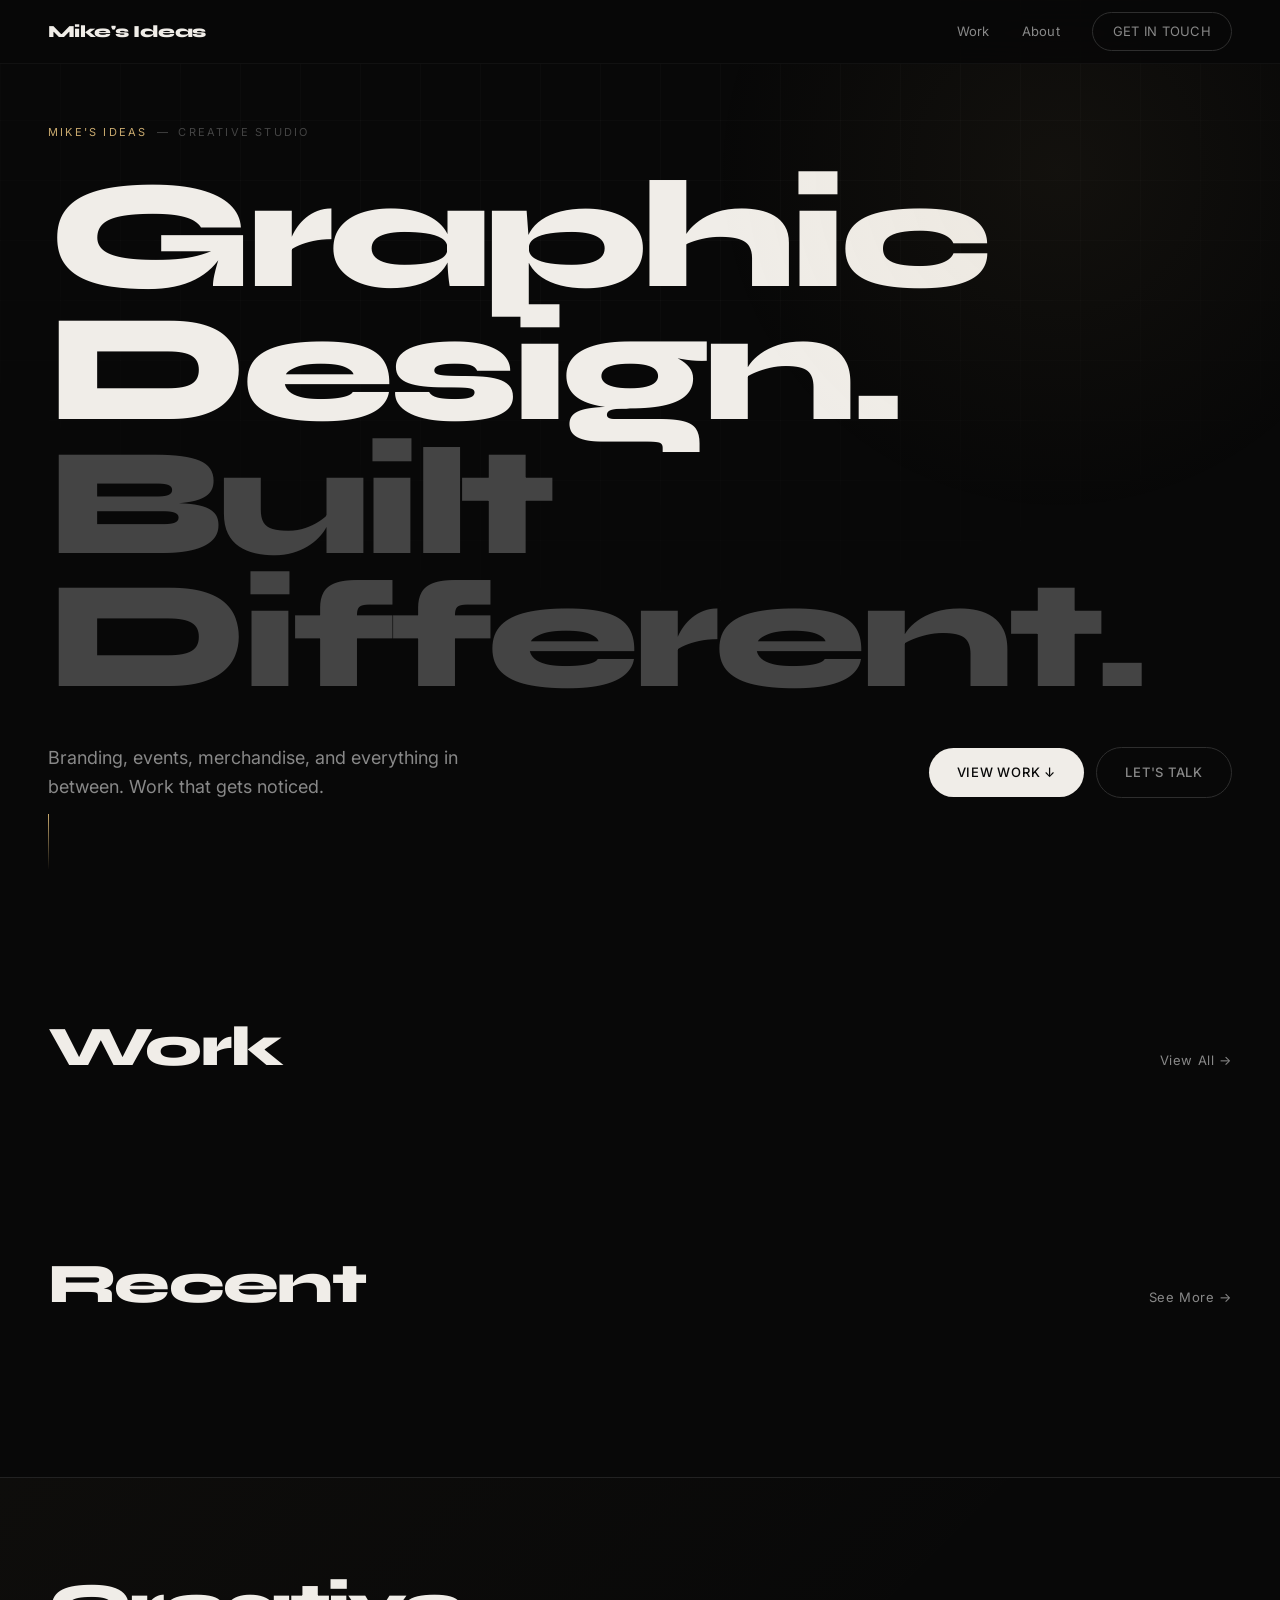
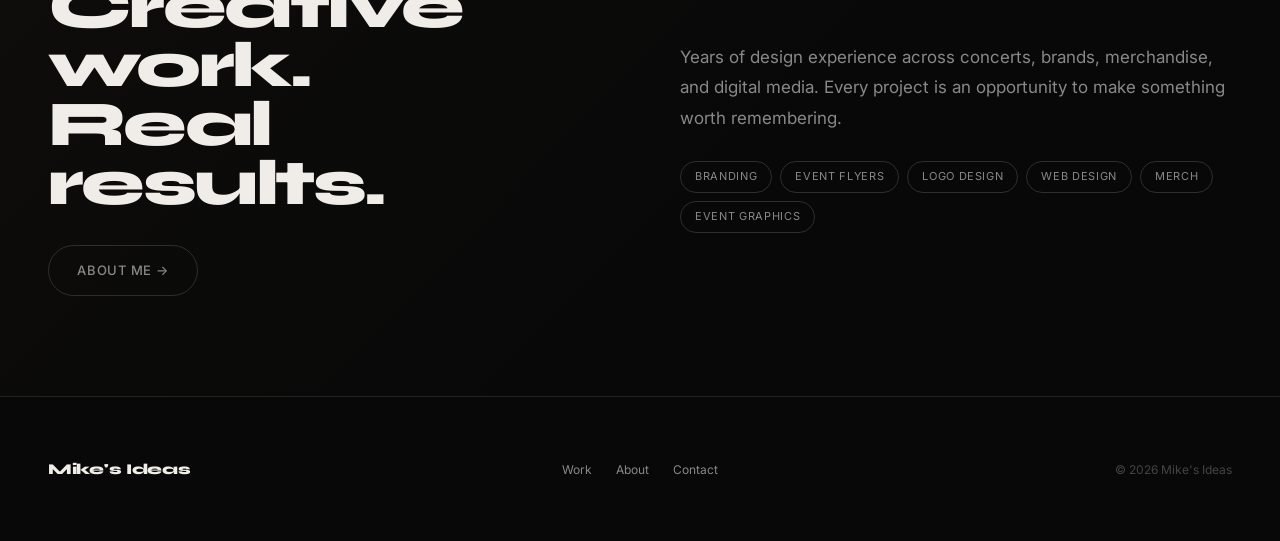
==== commit 462b3694: "Fix: images, text overflow, remove cannabis copy, design polish - Remove loading=lazy from cat-card " ====
--- a/index.html
+++ b/index.html
@@ -37,17 +37,19 @@
 
   <!-- ─── Hero ─── -->
   <section class="hero">
-    <p class="hero-tag">Mike's Ideas — Creative Studio</p>
+    <div class="hero-eyebrow">
+      <span class="hero-tag">Mike's Ideas</span>
+      <span class="hero-divider">—</span>
+      <span class="hero-tag-sub">Creative Studio</span>
+    </div>
     <h1 class="hero-title">
-      <!-- UPDATE: Change these lines to adjust the hero headline -->
       <span>Graphic</span>
       <span>Design.</span>
-      <span>Built Different.</span>
+      <span class="hero-title-sub">Built Different.</span>
     </h1>
     <div class="hero-bottom">
       <p class="hero-statement">
-        <!-- UPDATE: Edit this tagline -->
-        Branding, events, cannabis, merchandise, and everything in between.
+        Branding, events, merchandise, and everything in between.
         Work that gets noticed.
       </p>
       <div class="hero-actions">
@@ -56,7 +58,6 @@
       </div>
     </div>
     <div class="hero-scroll">
-      <span>Scroll</span>
       <div class="hero-scroll-line"></div>
     </div>
   </section>
@@ -94,8 +95,7 @@
     </div>
     <div>
       <p class="about-teaser-text reveal">
-        <!-- UPDATE: Edit this bio snippet -->
-        Years of design experience across concerts, brands, cannabis, merchandise, and digital media. Every project is an opportunity to make something worth remembering.
+        Years of design experience across concerts, brands, merchandise, and digital media. Every project is an opportunity to make something worth remembering.
       </p>
       <div class="about-teaser-tags reveal reveal-delay-1">
         <!-- UPDATE: Edit these skill tags -->
@@ -104,7 +104,6 @@
         <span class="tag">Logo Design</span>
         <span class="tag">Web Design</span>
         <span class="tag">Merch</span>
-        <span class="tag">Cannabis Labels</span>
         <span class="tag">Event Graphics</span>
       </div>
     </div>
--- a/css/style.css
+++ b/css/style.css
@@ -241,8 +241,8 @@
    ───────────────────────────────────── */
 
 .hero {
-  min-height: 100vh;
-  padding: calc(var(--nav-h) + 60px) var(--pad-x) 80px;
+  min-height: 100svh;
+  padding: calc(var(--nav-h) + 60px) var(--pad-x) 100px;
   display: flex;
   flex-direction: column;
   justify-content: flex-end;
@@ -281,15 +281,33 @@
   50%       { transform: translateY(-30px) scale(1.05); }
 }
 
+.hero-eyebrow {
+  display: flex;
+  align-items: center;
+  gap: 10px;
+  margin-bottom: 28px;
+  opacity: 0;
+  transform: translateY(20px);
+  animation: fade-up 0.8s var(--ease) 0.2s forwards;
+}
+
 .hero-tag {
   font-size: 11px;
   letter-spacing: 0.2em;
   text-transform: uppercase;
   color: var(--accent);
-  margin-bottom: 28px;
-  opacity: 0;
-  transform: translateY(20px);
-  animation: fade-up 0.8s var(--ease) 0.2s forwards;
+}
+
+.hero-divider {
+  color: var(--fg-dim);
+  font-size: 11px;
+}
+
+.hero-tag-sub {
+  font-size: 11px;
+  letter-spacing: 0.2em;
+  text-transform: uppercase;
+  color: var(--fg-dim);
 }
 
 .hero-title {
@@ -310,7 +328,8 @@
 
 .hero-title span:nth-child(1) { animation-delay: 0.35s; }
 .hero-title span:nth-child(2) { animation-delay: 0.5s; }
-.hero-title span:nth-child(3) { animation-delay: 0.65s; color: var(--fg-dim); }
+.hero-title span:nth-child(3),
+.hero-title .hero-title-sub { animation-delay: 0.65s; color: var(--fg-dim); }
 
 .hero-bottom {
   display: flex;
@@ -337,36 +356,28 @@
 /* Scroll indicator */
 .hero-scroll {
   position: absolute;
-  bottom: 40px;
-  left: 50%;
-  transform: translateX(-50%);
+  bottom: 32px;
+  left: var(--pad-x);
   display: flex;
   flex-direction: column;
-  align-items: center;
-  gap: 8px;
+  align-items: flex-start;
+  gap: 0;
   opacity: 0;
   animation: fade-up 1s var(--ease) 1.4s forwards;
 }
 
-.hero-scroll span {
-  font-size: 10px;
-  letter-spacing: 0.15em;
-  text-transform: uppercase;
-  color: var(--fg-dim);
-}
-
 .hero-scroll-line {
   width: 1px;
-  height: 48px;
-  background: linear-gradient(to bottom, var(--border-light), transparent);
-  animation: scroll-line 2s ease-in-out 2s infinite;
+  height: 56px;
+  background: linear-gradient(to bottom, var(--accent), transparent);
+  animation: scroll-line 2.4s ease-in-out 2s infinite;
 }
 
 @keyframes scroll-line {
-  0%   { transform: scaleY(1); transform-origin: top; }
-  50%  { transform: scaleY(0); transform-origin: top; }
-  51%  { transform: scaleY(0); transform-origin: bottom; }
-  100% { transform: scaleY(1); transform-origin: bottom; }
+  0%   { transform: scaleY(1) translateY(0); transform-origin: top; opacity: 1; }
+  50%  { transform: scaleY(0) translateY(0); transform-origin: top; opacity: 0.3; }
+  51%  { transform: scaleY(0) translateY(0); transform-origin: bottom; opacity: 0.3; }
+  100% { transform: scaleY(1) translateY(0); transform-origin: bottom; opacity: 1; }
 }
 
 
@@ -436,11 +447,13 @@
 }
 
 .cat-card-img {
+  position: absolute;
+  inset: 0;
   width: 100%;
   height: 100%;
   object-fit: cover;
   transition: transform var(--slow) var(--ease), filter var(--slow) ease;
-  filter: brightness(0.6);
+  filter: brightness(0.65);
 }
 
 .cat-card:hover .cat-card-img {
@@ -556,14 +569,34 @@
 }
 
 .featured-item img {
+  position: absolute;
+  inset: 0;
   width: 100%;
   height: 100%;
   object-fit: cover;
-  transition: transform var(--slow) var(--ease), opacity 0.4s;
+  transition: transform var(--slow) var(--ease), opacity 0.5s;
   opacity: 0;
 }
 
 .featured-item img.loaded { opacity: 1; }
+
+/* Shimmer while loading */
+.featured-item::before {
+  content: '';
+  position: absolute;
+  inset: 0;
+  background: linear-gradient(90deg, var(--surface) 25%, var(--surface2) 50%, var(--surface) 75%);
+  background-size: 200% 100%;
+  animation: shimmer 1.6s infinite;
+  z-index: 0;
+}
+.featured-item img.loaded ~ * { z-index: 2; }
+.featured-item img.loaded + .featured-overlay,
+.featured-item img.loaded { z-index: 1; }
+@keyframes shimmer {
+  0%   { background-position: 200% 0; }
+  100% { background-position: -200% 0; }
+}
 .featured-item:hover img { transform: scale(1.05); }
 
 .featured-overlay {
@@ -619,6 +652,7 @@
   grid-template-columns: 1fr 1fr;
   gap: 80px;
   align-items: center;
+  background: linear-gradient(135deg, rgba(200,169,110,0.03) 0%, transparent 60%);
 }
 
 .about-teaser-title {
@@ -1200,16 +1234,19 @@
   .nav-hamburger { display: flex; }
 
   /* Fix text overflow on mobile */
-  .hero-title { font-size: clamp(36px, 11vw, 72px); overflow: hidden; }
-  .hero-title span { white-space: nowrap; overflow: hidden; text-overflow: clip; }
+  .hero-title { font-size: clamp(32px, 10vw, 72px); overflow: hidden; }
+  .hero-title span { white-space: normal; word-break: break-word; overflow: visible; }
+  .hero-title .hero-title-sub { font-size: clamp(24px, 7.5vw, 56px); }
   .page-title { font-size: clamp(36px, 11vw, 72px); overflow: hidden; }
   .about-hero-title { font-size: clamp(36px, 11vw, 72px); overflow: hidden; }
   .contact-hero-title { font-size: clamp(36px, 11vw, 72px); overflow: hidden; }
   .contact-email { font-size: clamp(15px, 4.5vw, 26px); word-break: break-all; }
   .section-title { font-size: clamp(26px, 7vw, 44px); }
 
-  .hero { padding-bottom: 60px; min-height: auto; padding-top: calc(var(--nav-h) + 40px); overflow: hidden; }
+  .hero { padding-bottom: 80px; min-height: 100svh; padding-top: calc(var(--nav-h) + 40px); overflow: hidden; }
+  .hero-eyebrow { margin-bottom: 20px; }
   .hero-bottom { flex-direction: column; align-items: flex-start; gap: 24px; }
+  .hero-scroll { left: var(--pad-x-sm); bottom: 28px; }
 
   .cat-grid { grid-template-columns: 1fr; }
   .cat-card:first-child { grid-column: span 1; }
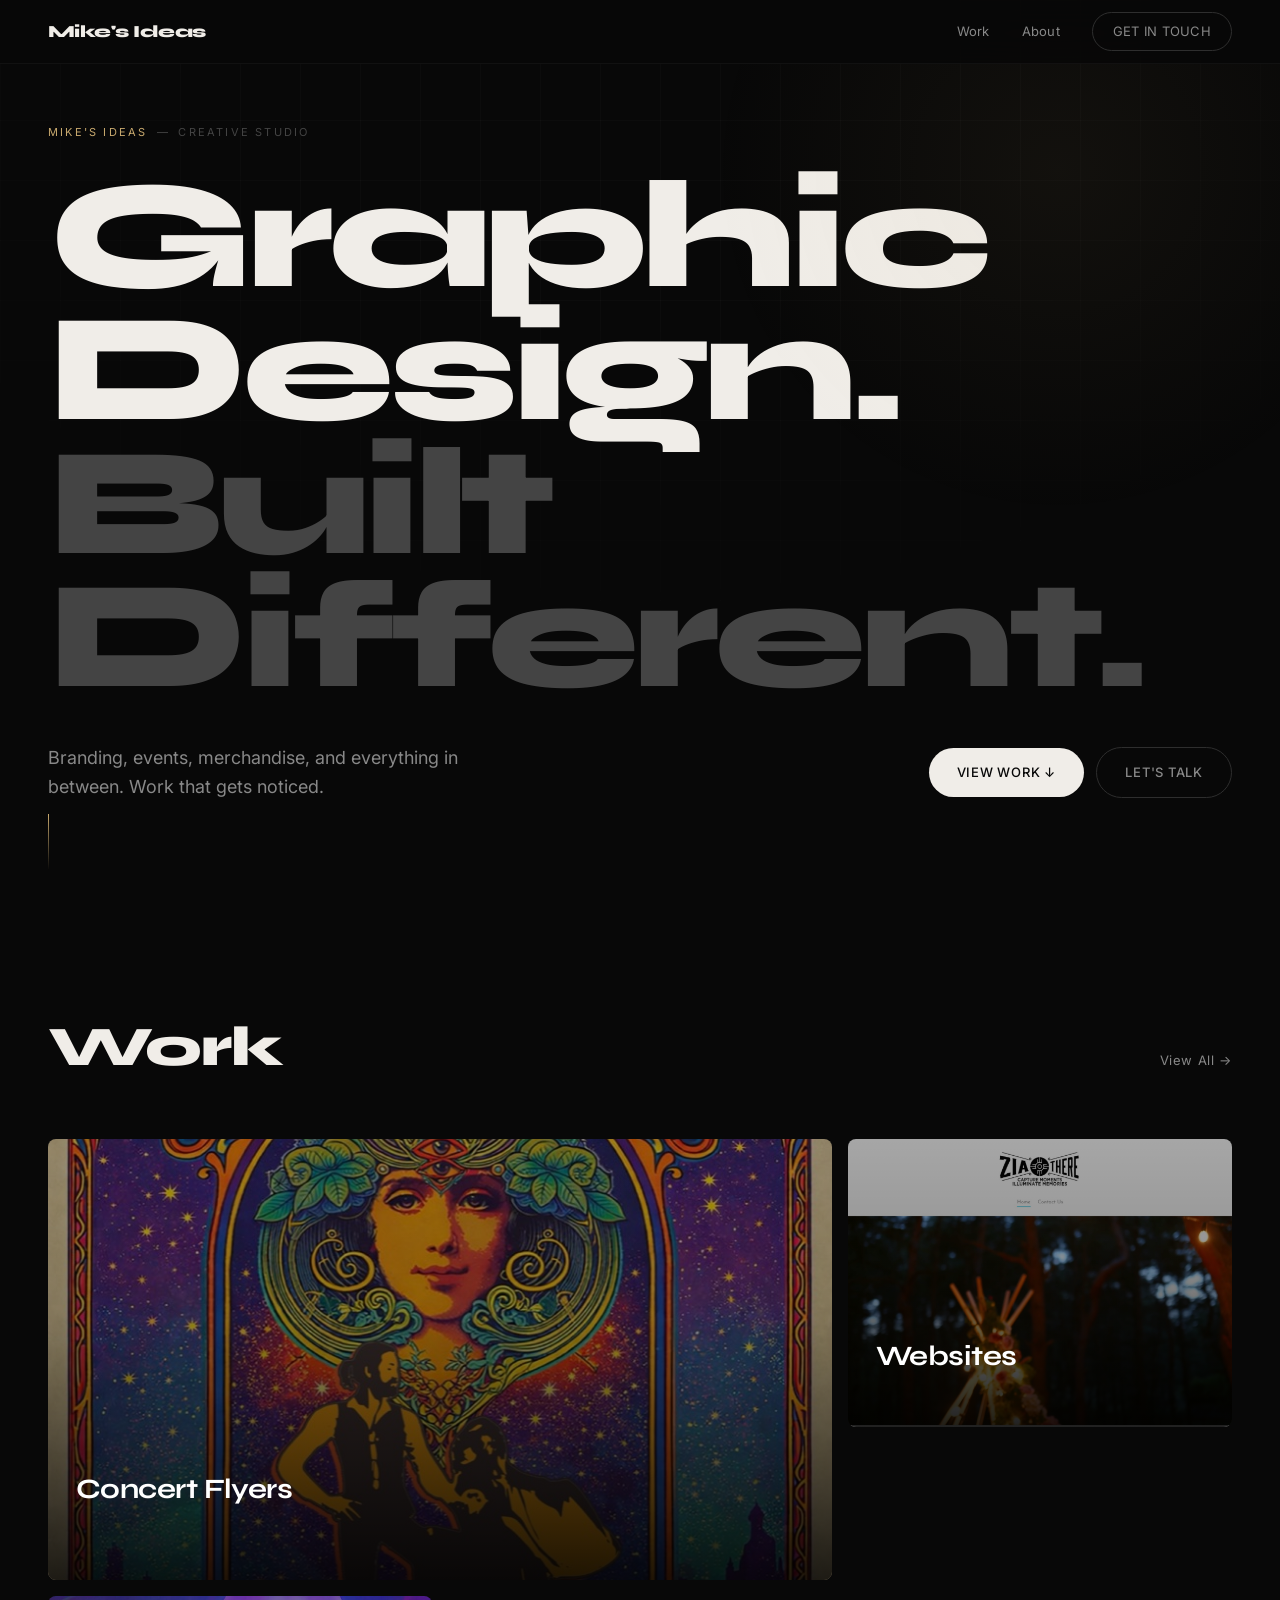
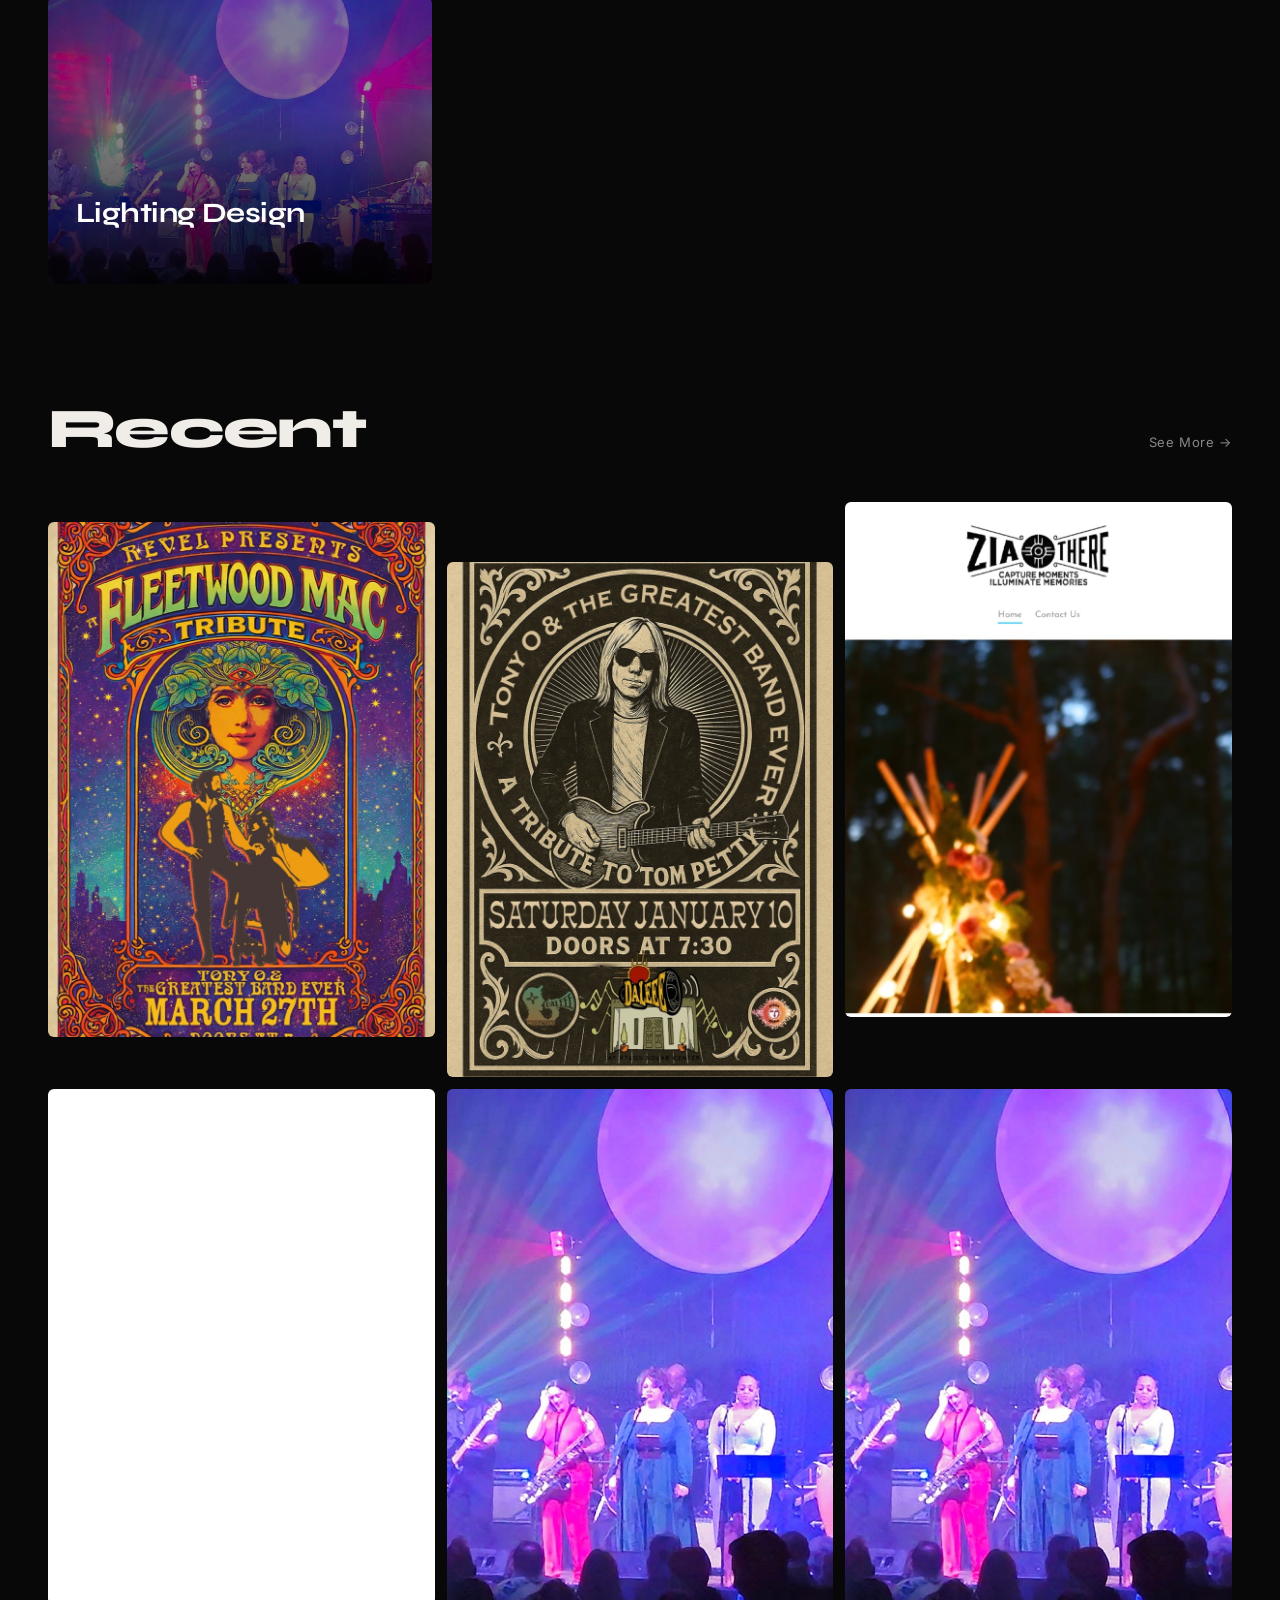
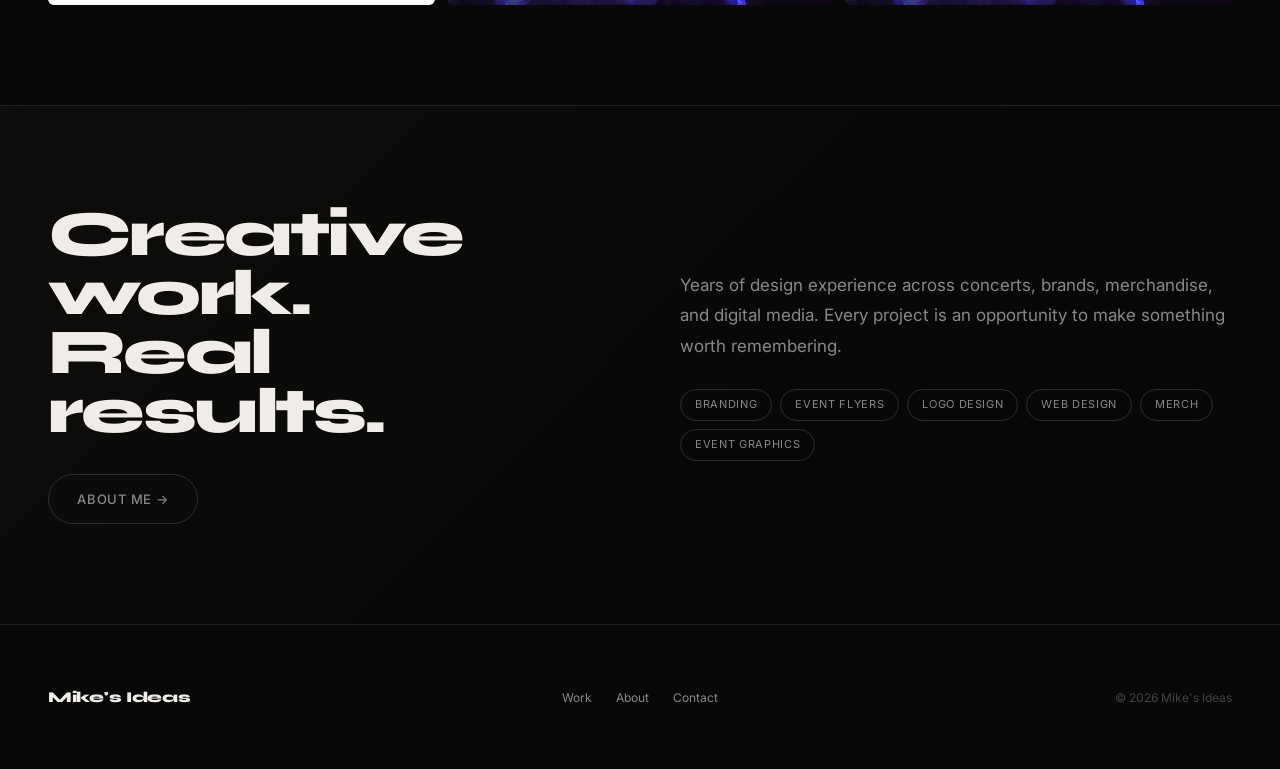
==== commit be31c73f: "Pre-render cat grid and featured images in HTML (no JS dependency) - Images now render directly in H" ====
--- a/index.html
+++ b/index.html
@@ -4,7 +4,7 @@
   <meta charset="UTF-8" />
   <meta name="viewport" content="width=device-width, initial-scale=1.0" />
   <title>Mike's Ideas — Graphic Design & Visual Identity</title>
-  <meta name="description" content="Premium graphic design portfolio. Branding, concert flyers, logos, merch, dispensary labels, websites & event graphics." />
+  <meta name="description" content="Graphic design portfolio. Branding, concert flyers, logos, merch, websites & event graphics." />
   <meta property="og:title" content="Mike's Ideas" />
   <meta property="og:description" content="Graphic design, branding & visual identity." />
   <meta property="og:url" content="https://mikesideas.com" />
@@ -69,7 +69,37 @@
       <a href="work.html" class="section-link">View All →</a>
     </div>
     <div class="cat-grid" id="catGrid">
-      <!-- Injected by home.js -->
+
+      <!-- Concert Flyers -->
+      <a class="cat-card reveal" href="work.html?cat=flyers">
+        <img class="cat-card-img" src="projects/flyers/fleetwood revel.jpg" alt="Concert Flyers" />
+        <div class="cat-card-info">
+          <div class="cat-card-label">4 projects</div>
+          <div class="cat-card-name">Concert Flyers</div>
+          <div class="cat-card-desc">Event posters & promotional flyers for concerts and shows.</div>
+        </div>
+      </a>
+
+      <!-- Websites -->
+      <a class="cat-card reveal reveal-delay-1" href="work.html?cat=websites">
+        <img class="cat-card-img" src="projects/websites/ziathere-com/cover.jpg" alt="Websites" />
+        <div class="cat-card-info">
+          <div class="cat-card-label">5 projects</div>
+          <div class="cat-card-name">Websites</div>
+          <div class="cat-card-desc">Web design & digital experiences.</div>
+        </div>
+      </a>
+
+      <!-- Lighting Design -->
+      <a class="cat-card reveal reveal-delay-2" href="work.html?cat=lighting-design">
+        <img class="cat-card-img" src="projects/lighting-design/freud 7.jpg" alt="Lighting Design" />
+        <div class="cat-card-info">
+          <div class="cat-card-label">8 projects</div>
+          <div class="cat-card-name">Lighting Design</div>
+          <div class="cat-card-desc">Lighting concepts & visual setups.</div>
+        </div>
+      </a>
+
     </div>
   </section>
 
@@ -80,7 +110,67 @@
       <a href="work.html" class="section-link">See More →</a>
     </div>
     <div class="featured-grid" id="featuredGrid">
-      <!-- Injected by home.js -->
+
+      <a class="featured-item reveal" href="work.html">
+        <img src="projects/flyers/fleetwood revel.jpg" alt="Fleetwood Revel" class="loaded" />
+        <div class="featured-overlay">
+          <div class="featured-text">
+            <div class="featured-title">Fleetwood Revel</div>
+            <div class="featured-cat">Concert Flyers</div>
+          </div>
+        </div>
+      </a>
+
+      <a class="featured-item reveal reveal-delay-1" href="work.html">
+        <img src="projects/flyers/Tom Petty KTAOS 1-10-26.jpg" alt="Tom Petty KTAOS" class="loaded" />
+        <div class="featured-overlay">
+          <div class="featured-text">
+            <div class="featured-title">Tom Petty KTAOS</div>
+            <div class="featured-cat">Concert Flyers</div>
+          </div>
+        </div>
+      </a>
+
+      <a class="featured-item reveal reveal-delay-2" href="work.html">
+        <img src="projects/websites/ziathere-com/cover.jpg" alt="Zia There" class="loaded" />
+        <div class="featured-overlay">
+          <div class="featured-text">
+            <div class="featured-title">Zia There</div>
+            <div class="featured-cat">Websites</div>
+          </div>
+        </div>
+      </a>
+
+      <a class="featured-item reveal" href="work.html">
+        <img src="projects/websites/pinkfreudusa-com/cover.jpg" alt="Pink Freud USA" class="loaded" />
+        <div class="featured-overlay">
+          <div class="featured-text">
+            <div class="featured-title">Pink Freud USA</div>
+            <div class="featured-cat">Websites</div>
+          </div>
+        </div>
+      </a>
+
+      <a class="featured-item reveal reveal-delay-1" href="work.html">
+        <img src="projects/lighting-design/freud 7.jpg" alt="Freud 7" class="loaded" />
+        <div class="featured-overlay">
+          <div class="featured-text">
+            <div class="featured-title">Freud 7</div>
+            <div class="featured-cat">Lighting Design</div>
+          </div>
+        </div>
+      </a>
+
+      <a class="featured-item reveal reveal-delay-2" href="work.html">
+        <img src="projects/lighting-design/Freud 1.jpg" alt="Freud 1" class="loaded" />
+        <div class="featured-overlay">
+          <div class="featured-text">
+            <div class="featured-title">Freud 1</div>
+            <div class="featured-cat">Lighting Design</div>
+          </div>
+        </div>
+      </a>
+
     </div>
   </section>
 
@@ -88,7 +178,6 @@
   <section class="about-teaser">
     <div>
       <h2 class="about-teaser-title reveal">
-        <!-- UPDATE: Edit this tagline -->
         Creative work.<br>Real results.
       </h2>
       <a href="about.html" class="btn btn-ghost reveal reveal-delay-1">About Me →</a>
@@ -98,7 +187,6 @@
         Years of design experience across concerts, brands, merchandise, and digital media. Every project is an opportunity to make something worth remembering.
       </p>
       <div class="about-teaser-tags reveal reveal-delay-1">
-        <!-- UPDATE: Edit these skill tags -->
         <span class="tag">Branding</span>
         <span class="tag">Event Flyers</span>
         <span class="tag">Logo Design</span>
@@ -117,7 +205,6 @@
       <a href="about.html">About</a>
       <a href="contact.html">Contact</a>
     </nav>
-    <!-- UPDATE: Update social links and email -->
     <div class="footer-right">
       <p>© <span id="year"></span> Mike's Ideas</p>
     </div>
--- a/css/style.css
+++ b/css/style.css
@@ -589,10 +589,11 @@
   background-size: 200% 100%;
   animation: shimmer 1.6s infinite;
   z-index: 0;
-}
-.featured-item img.loaded ~ * { z-index: 2; }
-.featured-item img.loaded + .featured-overlay,
-.featured-item img.loaded { z-index: 1; }
+  transition: opacity 0.4s;
+}
+.featured-item:has(img.loaded)::before { animation: none; opacity: 0; }
+.featured-item img { z-index: 1; }
+.featured-item .featured-overlay { z-index: 2; }
 @keyframes shimmer {
   0%   { background-position: 200% 0; }
   100% { background-position: -200% 0; }
@@ -1234,9 +1235,9 @@
   .nav-hamburger { display: flex; }
 
   /* Fix text overflow on mobile */
-  .hero-title { font-size: clamp(32px, 10vw, 72px); overflow: hidden; }
-  .hero-title span { white-space: normal; word-break: break-word; overflow: visible; }
-  .hero-title .hero-title-sub { font-size: clamp(24px, 7.5vw, 56px); }
+  .hero-title { font-size: clamp(28px, 9vw, 64px); line-height: 0.9; overflow: visible; }
+  .hero-title span { display: block; white-space: normal; word-break: break-word; }
+  .hero-title .hero-title-sub { font-size: clamp(20px, 6.5vw, 48px) !important; color: var(--fg-dim); margin-top: 4px; }
   .page-title { font-size: clamp(36px, 11vw, 72px); overflow: hidden; }
   .about-hero-title { font-size: clamp(36px, 11vw, 72px); overflow: hidden; }
   .contact-hero-title { font-size: clamp(36px, 11vw, 72px); overflow: hidden; }
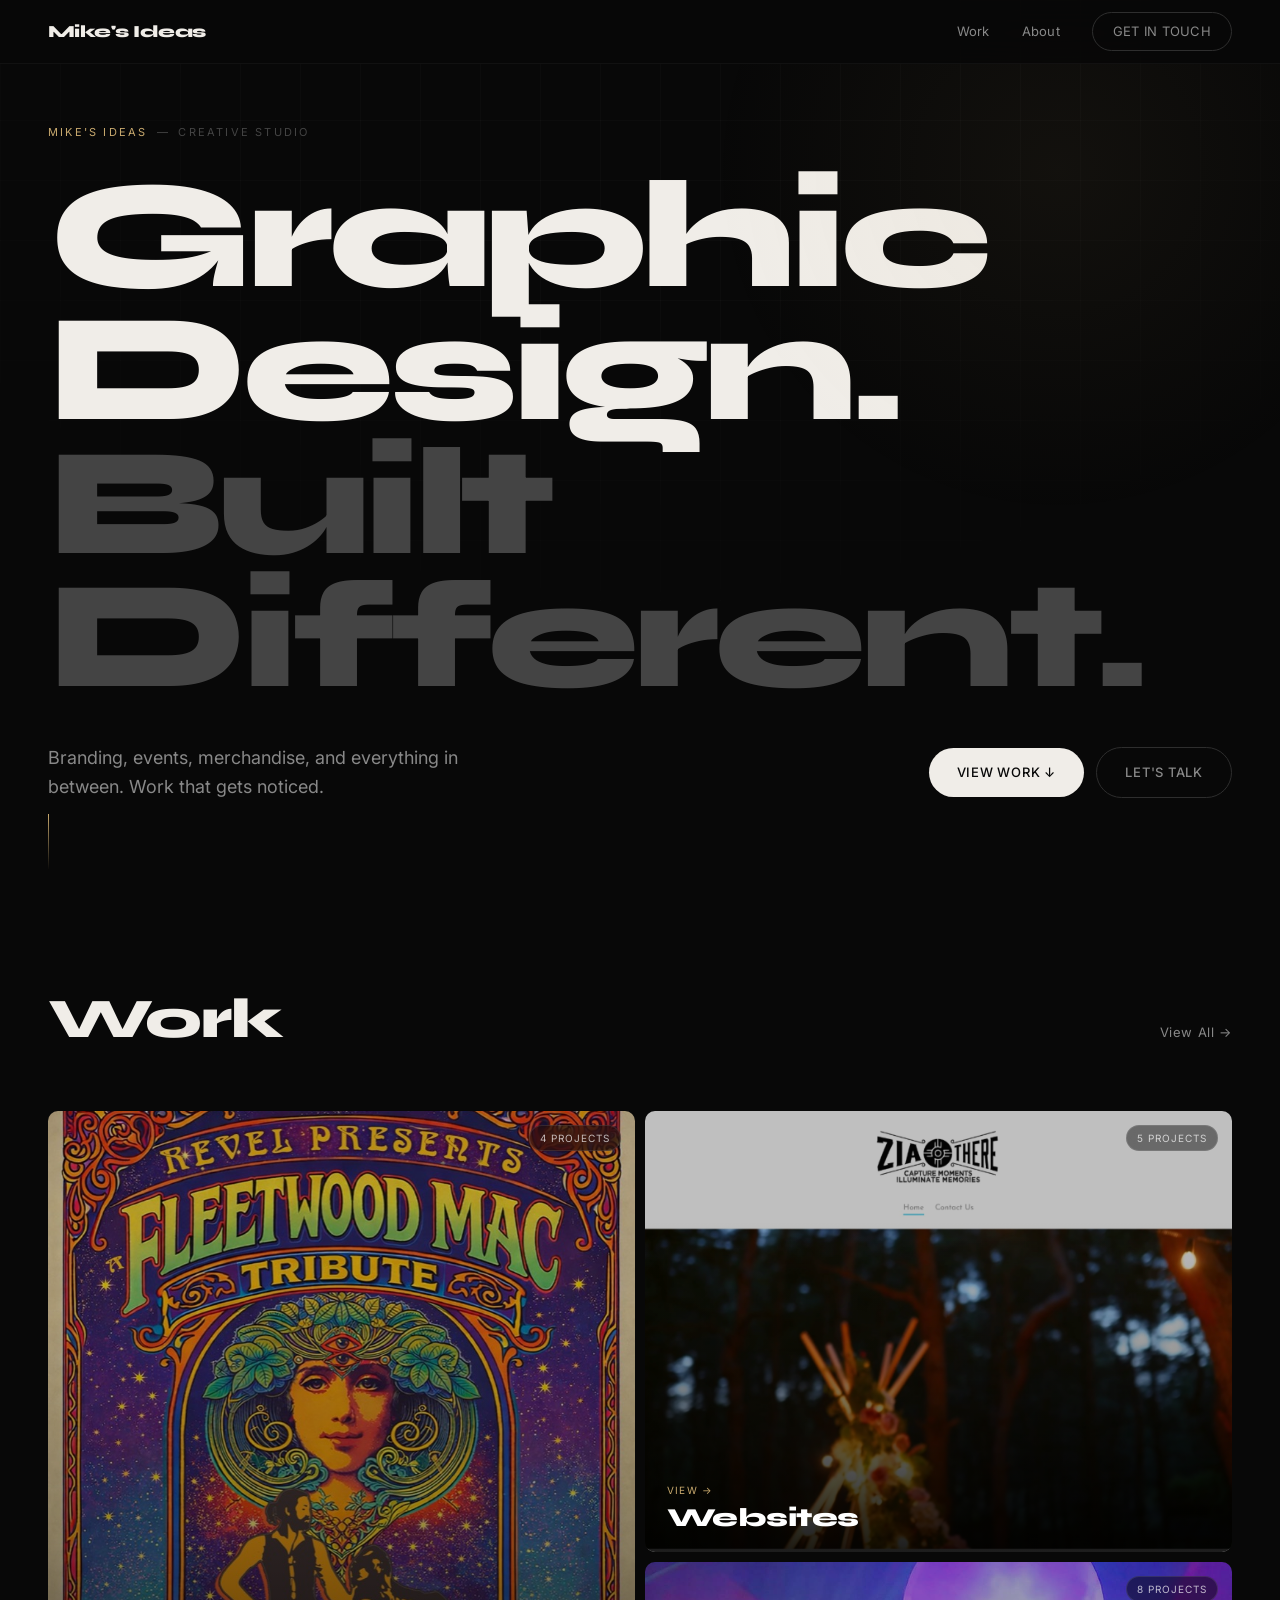
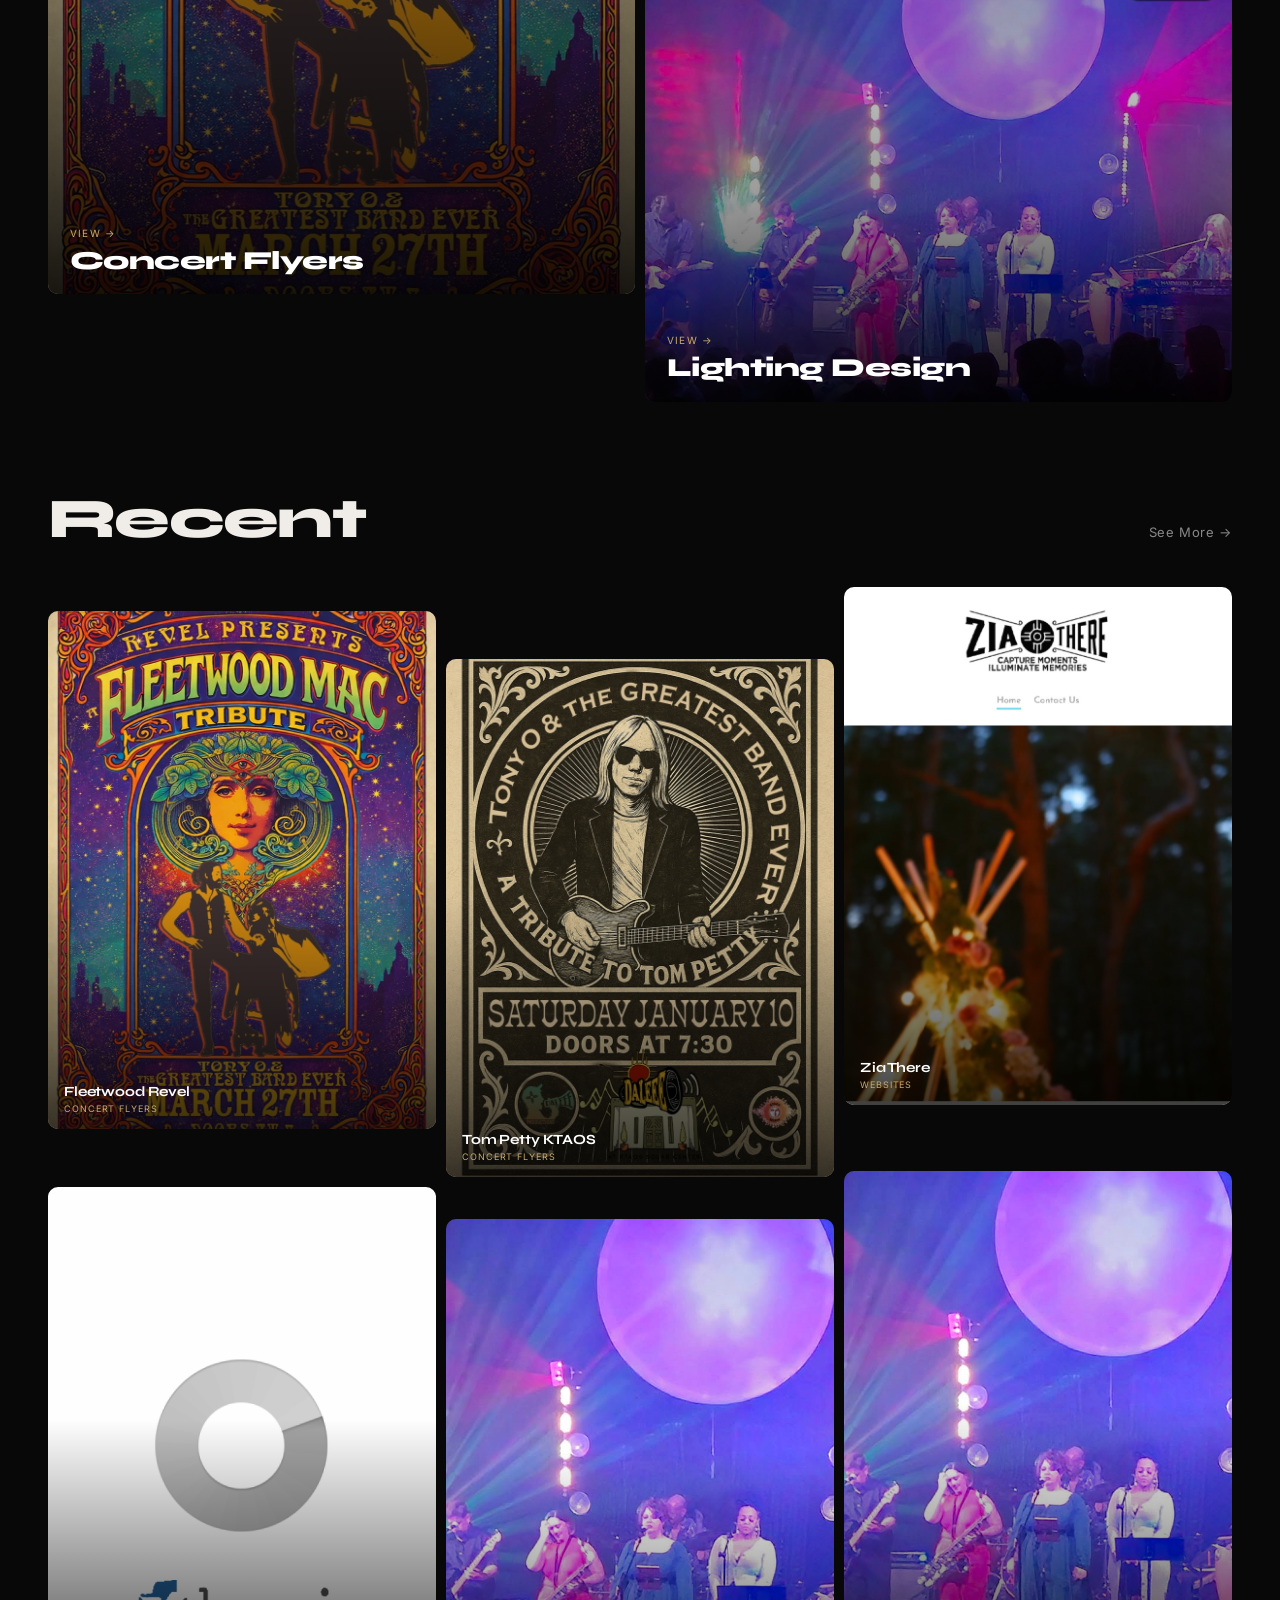
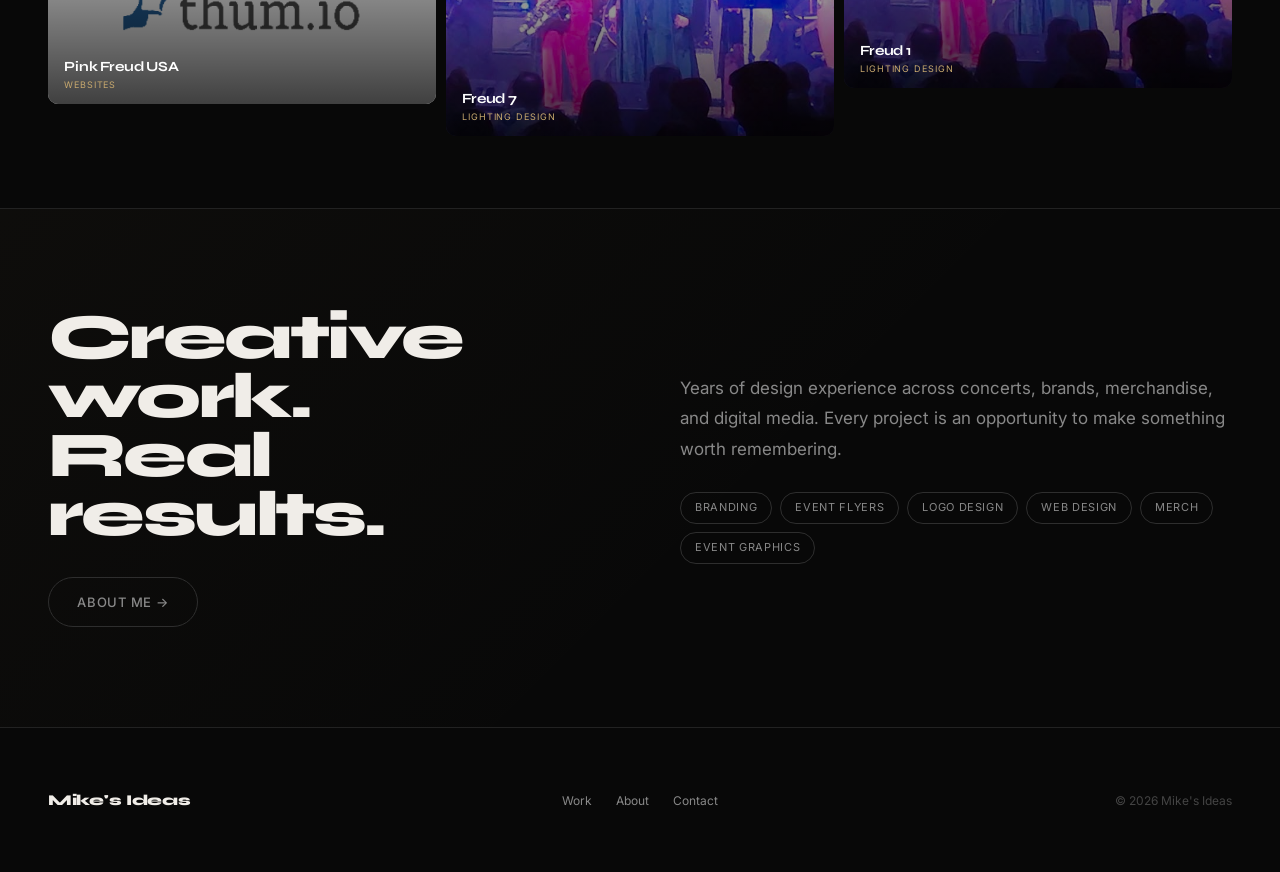
==== commit da64c6a1: "Layout redesign: bento grid, 2-col mobile, always-visible text, better UX - Cat grid: bento layout (" ====
--- a/index.html
+++ b/index.html
@@ -73,30 +73,30 @@
       <!-- Concert Flyers -->
       <a class="cat-card reveal" href="work.html?cat=flyers">
         <img class="cat-card-img" src="projects/flyers/fleetwood revel.jpg" alt="Concert Flyers" />
+        <span class="cat-card-badge">4 projects</span>
         <div class="cat-card-info">
-          <div class="cat-card-label">4 projects</div>
+          <div class="cat-card-arrow">View &rarr;</div>
           <div class="cat-card-name">Concert Flyers</div>
-          <div class="cat-card-desc">Event posters & promotional flyers for concerts and shows.</div>
         </div>
       </a>
 
       <!-- Websites -->
       <a class="cat-card reveal reveal-delay-1" href="work.html?cat=websites">
         <img class="cat-card-img" src="projects/websites/ziathere-com/cover.jpg" alt="Websites" />
+        <span class="cat-card-badge">5 projects</span>
         <div class="cat-card-info">
-          <div class="cat-card-label">5 projects</div>
+          <div class="cat-card-arrow">View &rarr;</div>
           <div class="cat-card-name">Websites</div>
-          <div class="cat-card-desc">Web design & digital experiences.</div>
         </div>
       </a>
 
       <!-- Lighting Design -->
       <a class="cat-card reveal reveal-delay-2" href="work.html?cat=lighting-design">
         <img class="cat-card-img" src="projects/lighting-design/freud 7.jpg" alt="Lighting Design" />
+        <span class="cat-card-badge">8 projects</span>
         <div class="cat-card-info">
-          <div class="cat-card-label">8 projects</div>
+          <div class="cat-card-arrow">View &rarr;</div>
           <div class="cat-card-name">Lighting Design</div>
-          <div class="cat-card-desc">Lighting concepts & visual setups.</div>
         </div>
       </a>
 
--- a/css/style.css
+++ b/css/style.css
@@ -386,7 +386,7 @@
    ───────────────────────────────────── */
 
 .section {
-  padding: 100px var(--pad-x);
+  padding: 72px var(--pad-x);
 }
 
 .section-header {
@@ -418,32 +418,34 @@
   gap: 10px;
 }
 
-/* Category Cards Grid */
+/* Category Cards Grid — Bento Layout */
 .cat-grid {
   display: grid;
-  grid-template-columns: repeat(3, 1fr);
-  gap: 16px;
+  grid-template-columns: 1fr 1fr;
+  grid-template-rows: auto auto;
+  gap: 10px;
+}
+
+/* First card spans full height on left */
+.cat-card:nth-child(1) {
+  grid-row: span 2;
+  aspect-ratio: 3/4;
+}
+
+/* Cards 2+3 stack on right */
+.cat-card:nth-child(2),
+.cat-card:nth-child(3) {
+  aspect-ratio: 4/3;
 }
 
 .cat-card {
   position: relative;
   overflow: hidden;
-  border-radius: 8px;
+  border-radius: 10px;
   background: var(--surface);
   cursor: pointer;
-  aspect-ratio: 4/3;
   display: block;
-}
-
-.cat-card:nth-child(1),
-.cat-card:nth-child(2) {
-  grid-column: span 1;
-}
-
-/* Make first card larger */
-.cat-card:first-child {
-  grid-column: span 2;
-  aspect-ratio: 16/9;
+  text-decoration: none;
 }
 
 .cat-card-img {
@@ -452,77 +454,78 @@
   width: 100%;
   height: 100%;
   object-fit: cover;
-  transition: transform var(--slow) var(--ease), filter var(--slow) ease;
-  filter: brightness(0.65);
+  transition: transform 0.6s var(--ease);
+  filter: brightness(0.75);
 }
 
 .cat-card:hover .cat-card-img {
-  transform: scale(1.06);
-  filter: brightness(0.4);
-}
-
-/* Gradient overlay */
+  transform: scale(1.05);
+  filter: brightness(0.55);
+}
+
+/* Gradient overlay — always on */
 .cat-card::after {
   content: '';
   position: absolute;
   inset: 0;
-  background: linear-gradient(to top, rgba(0,0,0,0.8) 0%, rgba(0,0,0,0.1) 60%, transparent 100%);
+  background: linear-gradient(
+    to top,
+    rgba(0,0,0,0.85) 0%,
+    rgba(0,0,0,0.2) 45%,
+    transparent 75%
+  );
   pointer-events: none;
+  z-index: 1;
+}
+
+/* Count badge — top right */
+.cat-card-badge {
+  position: absolute;
+  top: 14px;
+  right: 14px;
+  z-index: 2;
+  font-size: 10px;
+  letter-spacing: 0.1em;
+  text-transform: uppercase;
+  color: rgba(255,255,255,0.7);
+  background: rgba(0,0,0,0.45);
+  backdrop-filter: blur(8px);
+  -webkit-backdrop-filter: blur(8px);
+  padding: 4px 10px;
+  border-radius: 100px;
+  border: 1px solid rgba(255,255,255,0.1);
 }
 
 .cat-card-info {
   position: absolute;
   bottom: 0;
   left: 0; right: 0;
-  padding: 28px;
+  padding: 20px 22px;
   z-index: 2;
 }
 
-.cat-card-label {
+/* Arrow always visible */
+.cat-card-arrow {
+  display: inline-flex;
+  align-items: center;
+  gap: 5px;
   font-size: 10px;
-  letter-spacing: 0.14em;
+  letter-spacing: 0.12em;
   text-transform: uppercase;
   color: var(--accent);
   margin-bottom: 6px;
-  opacity: 0;
-  transform: translateY(8px);
-  transition: all var(--med) var(--ease);
-}
-
-.cat-card:hover .cat-card-label {
-  opacity: 1;
-  transform: translateY(0);
-}
+  transition: gap 0.2s;
+}
+
+.cat-card:hover .cat-card-arrow { gap: 9px; }
 
 .cat-card-name {
   font-family: var(--font-display);
-  font-size: clamp(18px, 2.5vw, 28px);
-  font-weight: 700;
+  font-size: clamp(16px, 2.2vw, 26px);
+  font-weight: 800;
   letter-spacing: -0.02em;
   color: #fff;
-  line-height: 1.1;
-  margin-bottom: 8px;
-  transform: translateY(0);
-  transition: transform var(--med) var(--ease);
-}
-
-.cat-card:hover .cat-card-name {
-  transform: translateY(-4px);
-}
-
-.cat-card-desc {
-  font-size: 13px;
-  color: rgba(255,255,255,0.55);
-  max-width: 340px;
-  line-height: 1.5;
-  opacity: 0;
-  transform: translateY(8px);
-  transition: all var(--med) var(--ease) 0.05s;
-}
-
-.cat-card:hover .cat-card-desc {
-  opacity: 1;
-  transform: translateY(0);
+  line-height: 1.05;
 }
 
 /* Placeholder for empty categories */
@@ -548,25 +551,23 @@
 .featured-grid {
   display: grid;
   grid-template-columns: repeat(3, 1fr);
-  gap: 12px;
+  gap: 10px;
 }
 
 .featured-item {
   position: relative;
   overflow: hidden;
-  border-radius: 6px;
+  border-radius: 10px;
   background: var(--surface);
   cursor: pointer;
   aspect-ratio: 3/4;
 }
 
-.featured-item:nth-child(2) {
-  margin-top: 40px;
-}
-
-.featured-item:nth-child(3) {
-  margin-top: -20px;
-}
+/* Stagger heights for visual interest */
+.featured-item:nth-child(2) { margin-top: 48px; }
+.featured-item:nth-child(3) { margin-top: -24px; }
+.featured-item:nth-child(5) { margin-top: 32px; }
+.featured-item:nth-child(6) { margin-top: -16px; }
 
 .featured-item img {
   position: absolute;
@@ -603,39 +604,40 @@
 .featured-overlay {
   position: absolute;
   inset: 0;
-  background: rgba(8,8,8,0);
+  background: linear-gradient(to top, rgba(0,0,0,0.75) 0%, transparent 55%);
   transition: background var(--med) ease;
   display: flex;
   align-items: flex-end;
-  padding: 20px;
+  padding: 16px;
+  z-index: 2;
 }
 
 .featured-item:hover .featured-overlay {
-  background: rgba(8,8,8,0.6);
-}
-
+  background: linear-gradient(to top, rgba(0,0,0,0.88) 0%, rgba(0,0,0,0.2) 60%, transparent 100%);
+}
+
+/* Text always visible */
 .featured-text {
-  opacity: 0;
-  transform: translateY(8px);
-  transition: all var(--med) var(--ease);
+  transform: translateY(4px);
+  transition: transform var(--med) var(--ease);
 }
 
 .featured-item:hover .featured-text {
-  opacity: 1;
   transform: translateY(0);
 }
 
 .featured-title {
   font-family: var(--font-display);
-  font-size: 16px;
+  font-size: 14px;
   font-weight: 700;
   letter-spacing: -0.01em;
   color: #fff;
-  margin-bottom: 2px;
+  margin-bottom: 3px;
+  line-height: 1.1;
 }
 
 .featured-cat {
-  font-size: 10px;
+  font-size: 9px;
   text-transform: uppercase;
   letter-spacing: 0.1em;
   color: var(--accent);
@@ -1219,8 +1221,7 @@
 
 @media (max-width: 1100px) {
   :root { --pad-x: 32px; }
-  .cat-grid { grid-template-columns: repeat(2, 1fr); }
-  .cat-card:first-child { grid-column: span 2; }
+  /* Cat grid stays bento at 1100px */
   .featured-grid { grid-template-columns: repeat(2, 1fr); }
   .featured-item:nth-child(3) { display: none; }
   .gallery { columns: 2; }
@@ -1249,12 +1250,28 @@
   .hero-bottom { flex-direction: column; align-items: flex-start; gap: 24px; }
   .hero-scroll { left: var(--pad-x-sm); bottom: 28px; }
 
-  .cat-grid { grid-template-columns: 1fr; }
-  .cat-card:first-child { grid-column: span 1; }
-
-  .featured-grid { grid-template-columns: 1fr; }
-  .featured-item { margin-top: 0 !important; }
-  .featured-item:nth-child(3) { display: block; }
+  /* Cat grid: keep bento layout on mobile (2-col) */
+  .cat-grid { grid-template-columns: 1fr 1fr; gap: 8px; }
+  .cat-card:nth-child(1) { grid-row: span 2; aspect-ratio: 2/3; }
+  .cat-card:nth-child(2),
+  .cat-card:nth-child(3) { aspect-ratio: 1/1; }
+  .cat-card-name { font-size: 14px; }
+  .cat-card-info { padding: 14px 16px; }
+  .cat-card-badge { font-size: 9px; padding: 3px 8px; top: 10px; right: 10px; }
+
+  /* Featured: 2-column compact grid on mobile */
+  .featured-grid {
+    grid-template-columns: 1fr 1fr;
+    gap: 8px;
+  }
+  .featured-item { aspect-ratio: 3/4; margin-top: 0 !important; }
+  .featured-item:nth-child(2) { margin-top: 24px !important; }
+  .featured-item:nth-child(4) { margin-top: 24px !important; }
+  .featured-item:nth-child(3),
+  .featured-item:nth-child(5),
+  .featured-item:nth-child(6) { display: block; }
+  .featured-title { font-size: 12px; }
+  .featured-overlay { padding: 12px; }
 
   .about-teaser { grid-template-columns: 1fr; gap: 40px; }
   .about-body { grid-template-columns: 1fr; gap: 0; }
